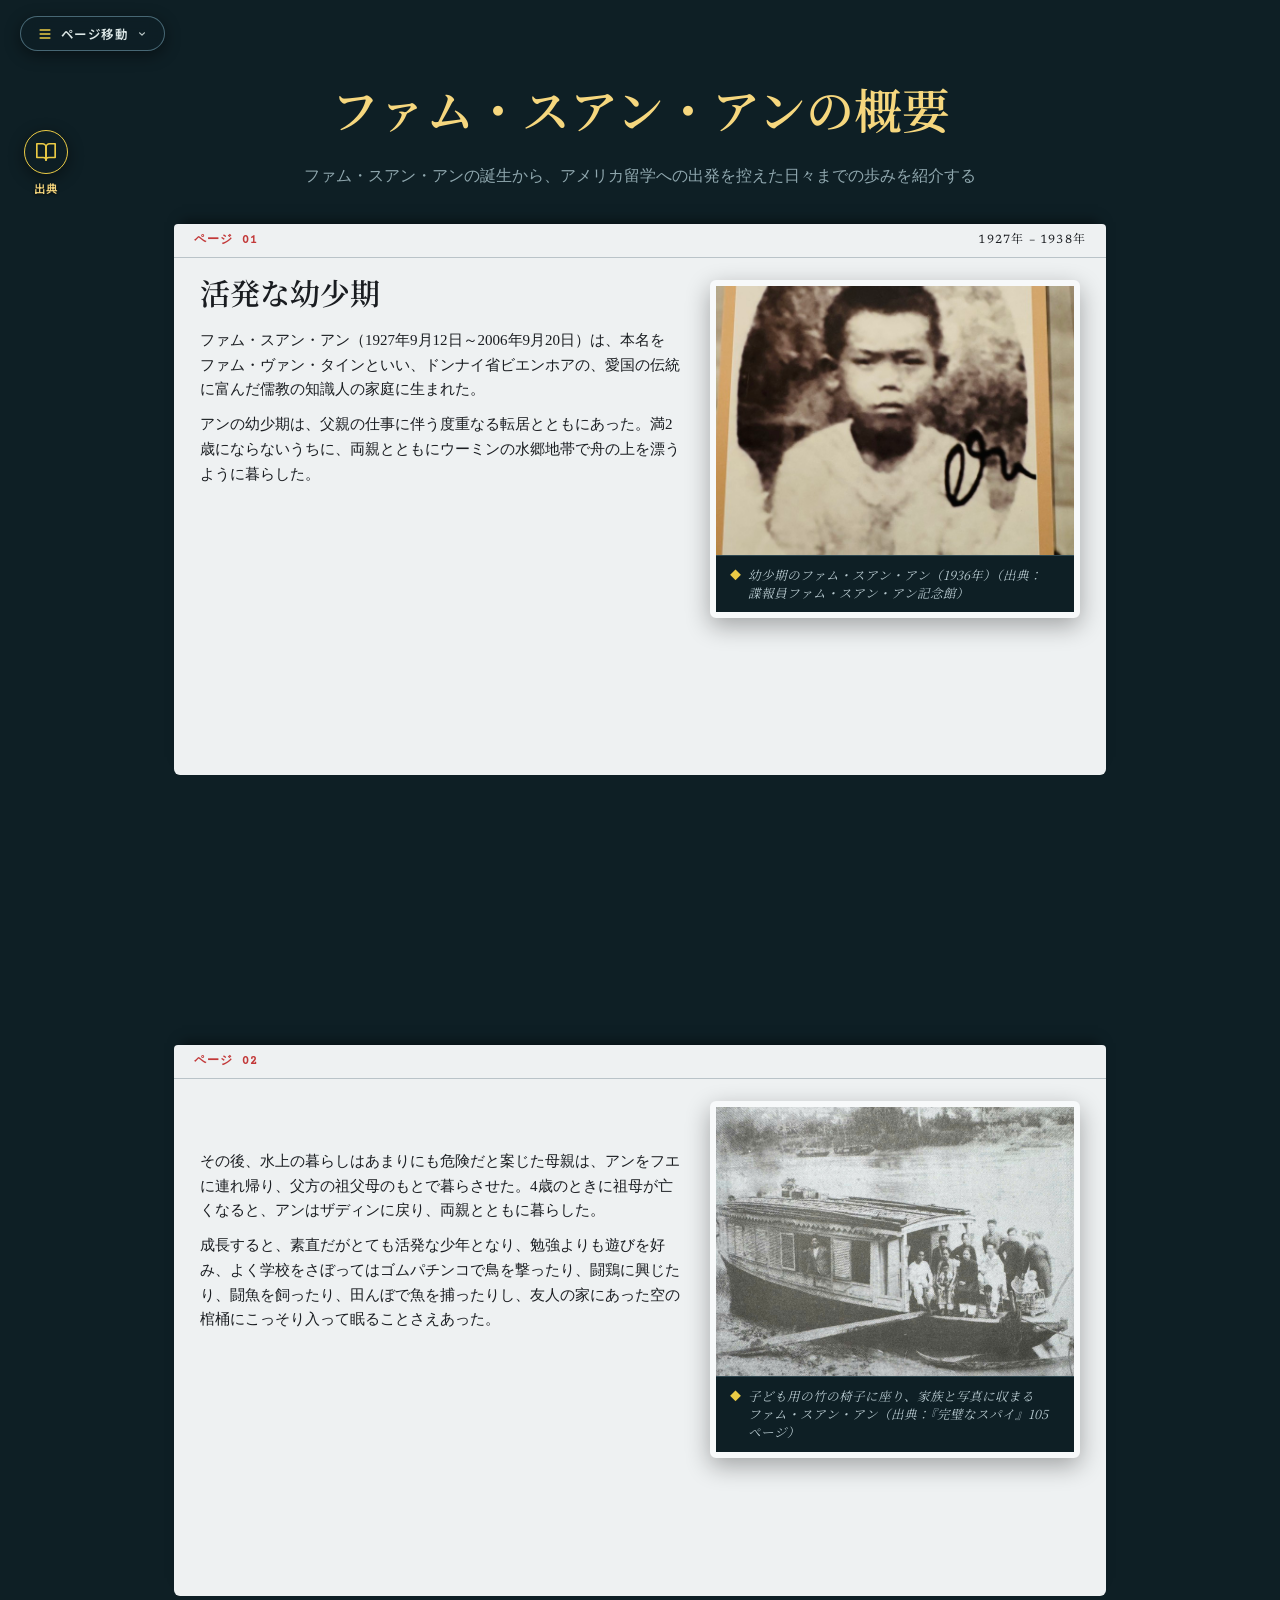
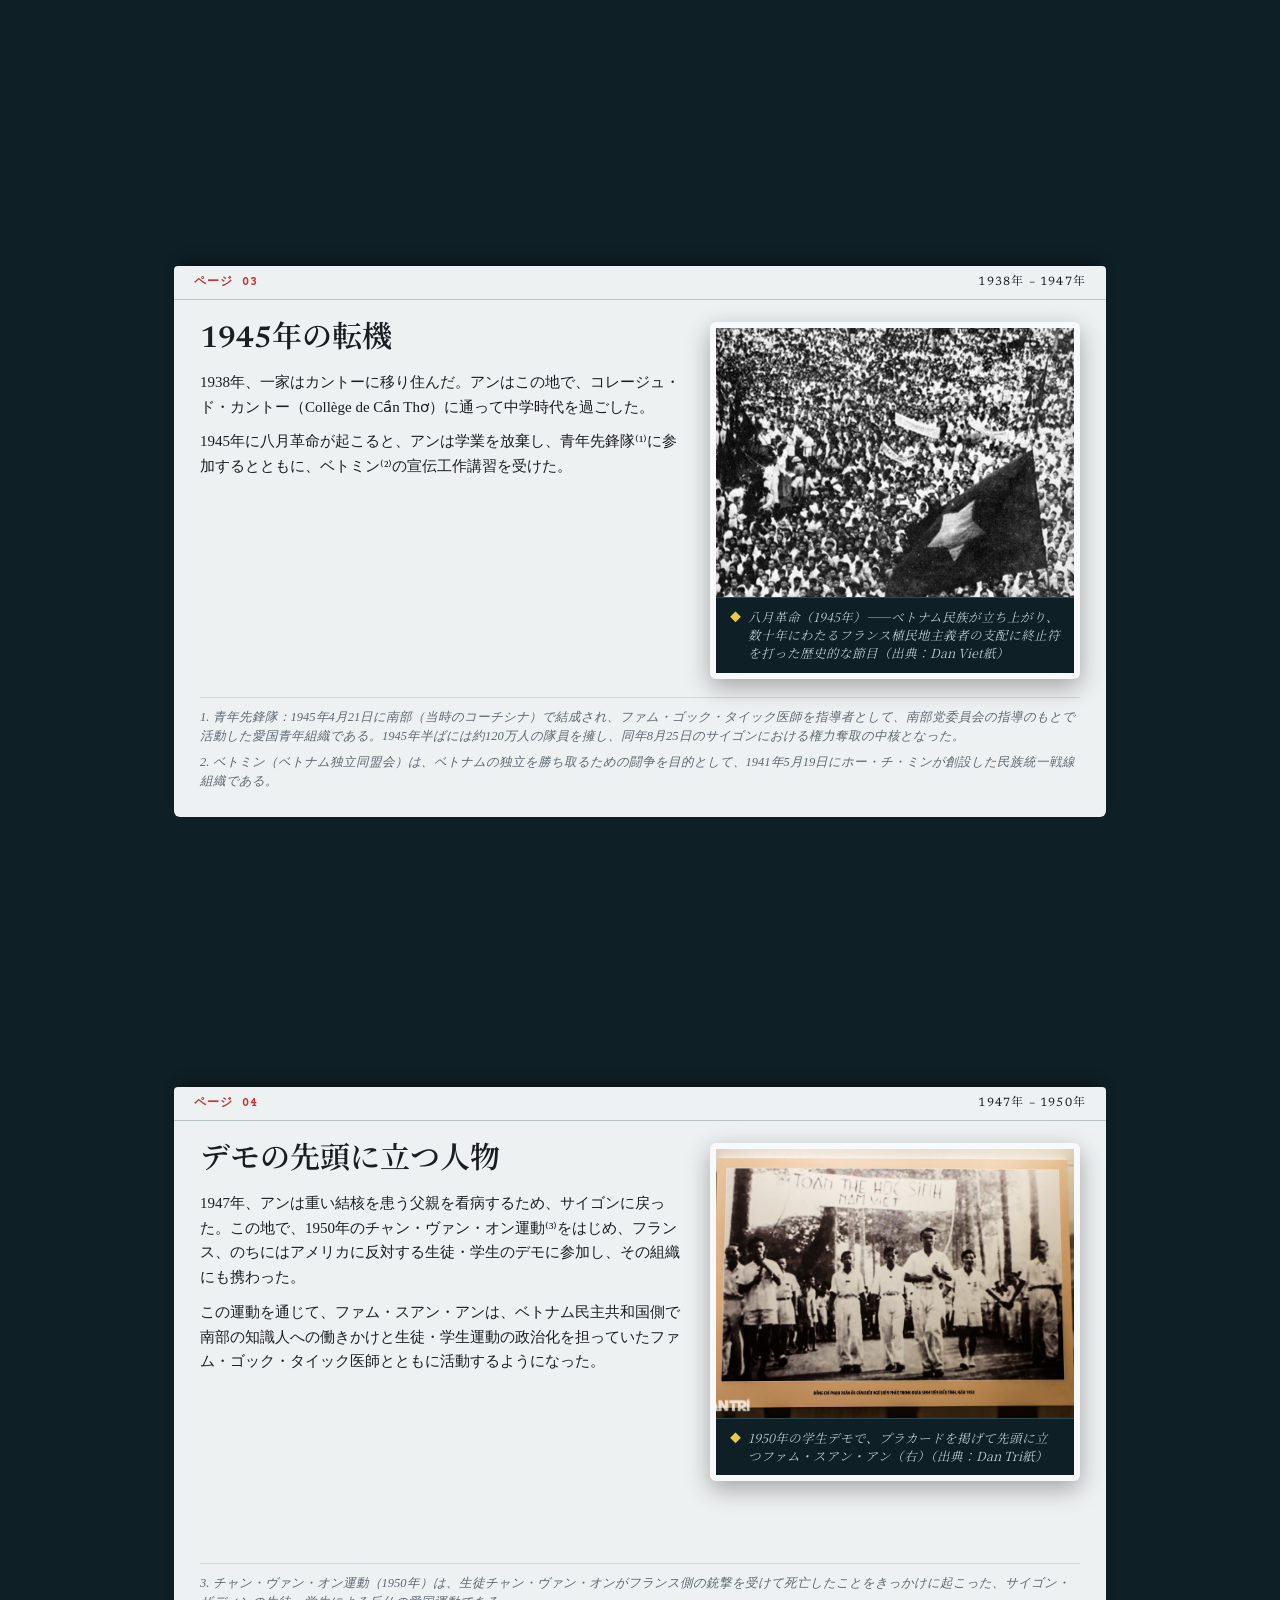
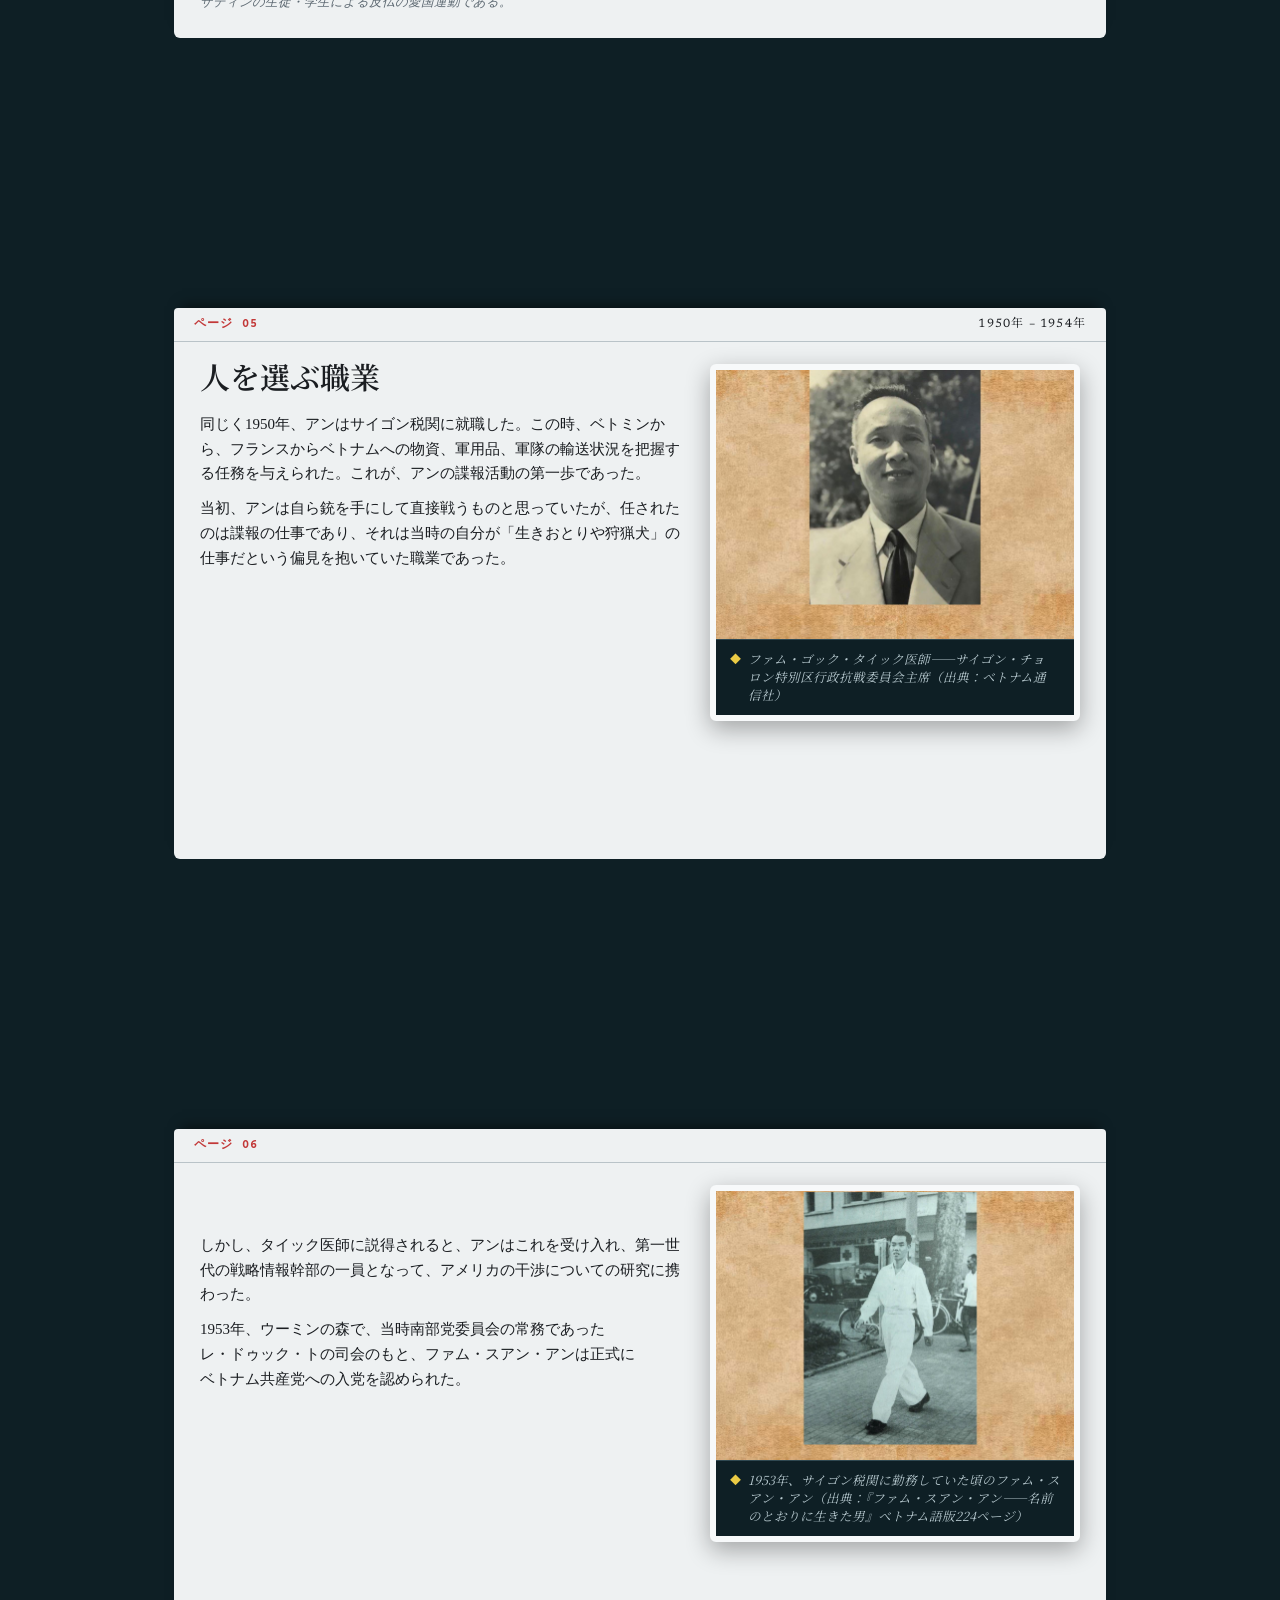
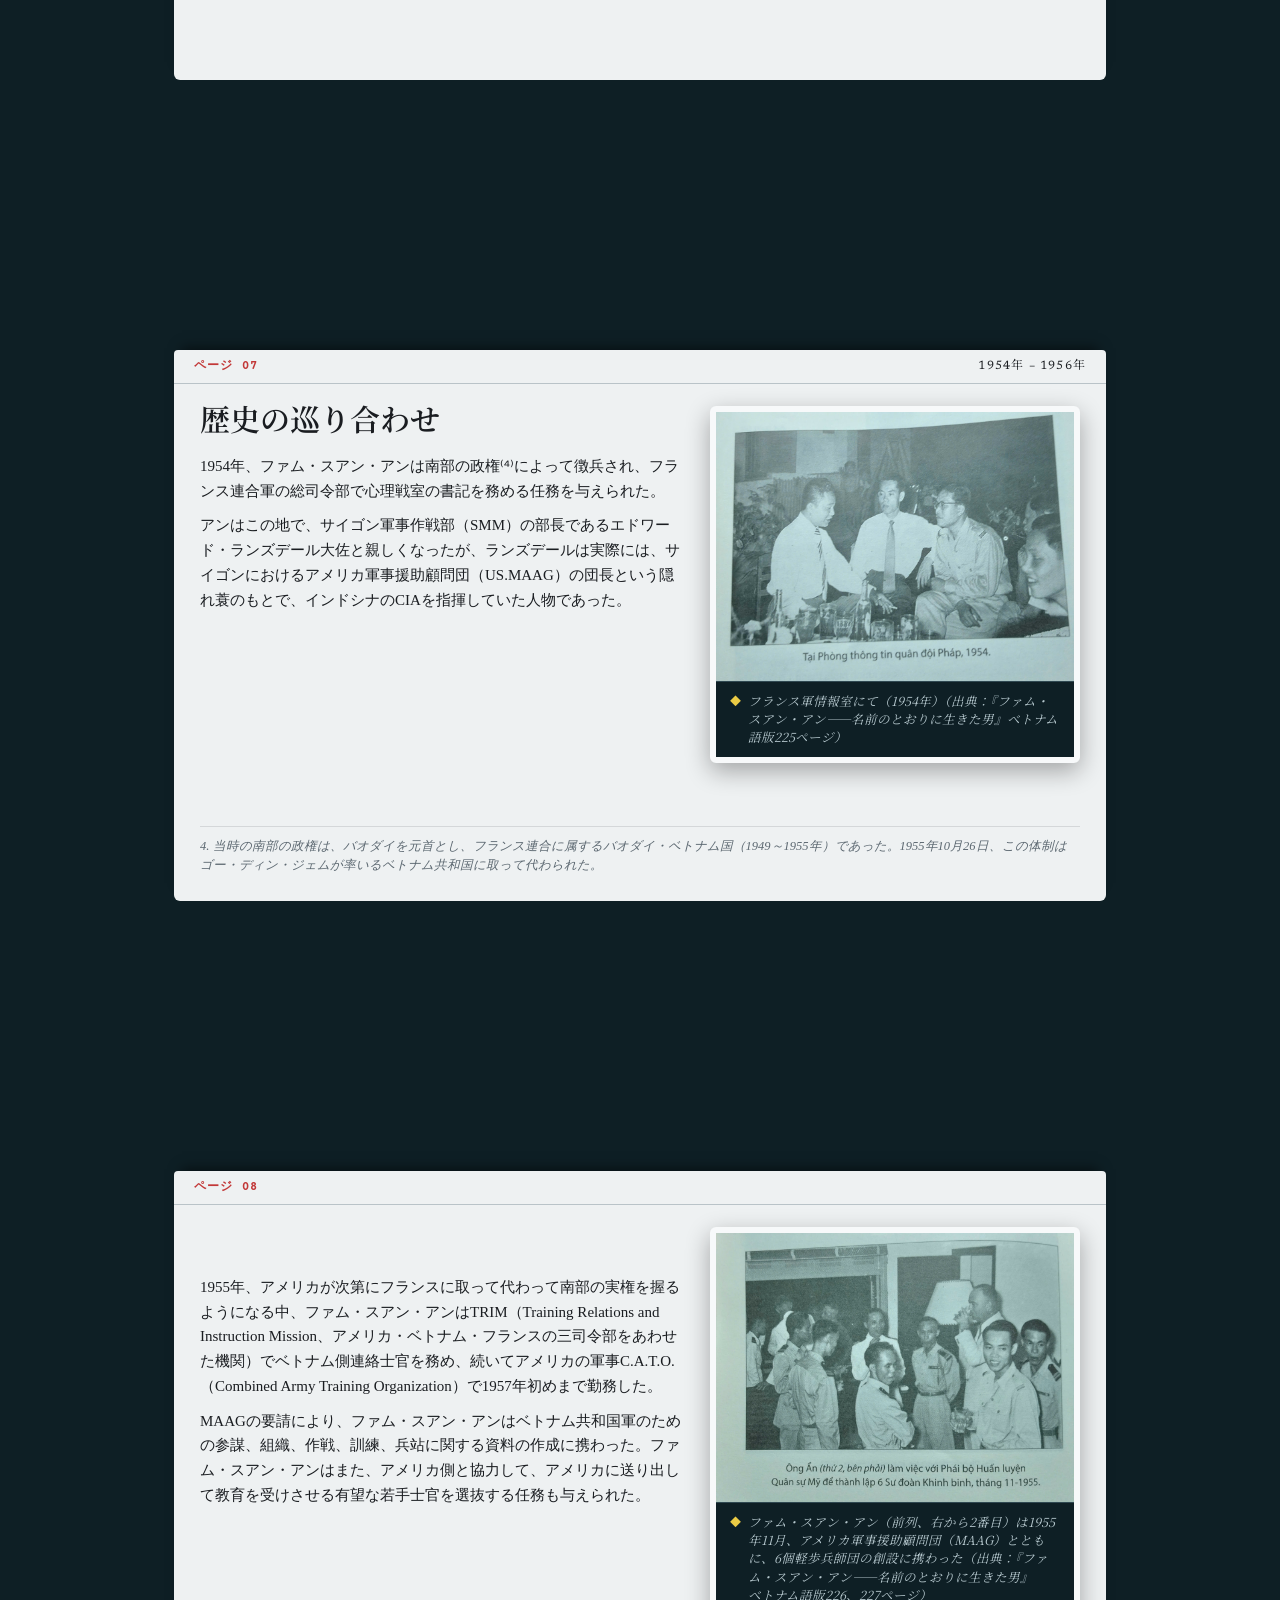
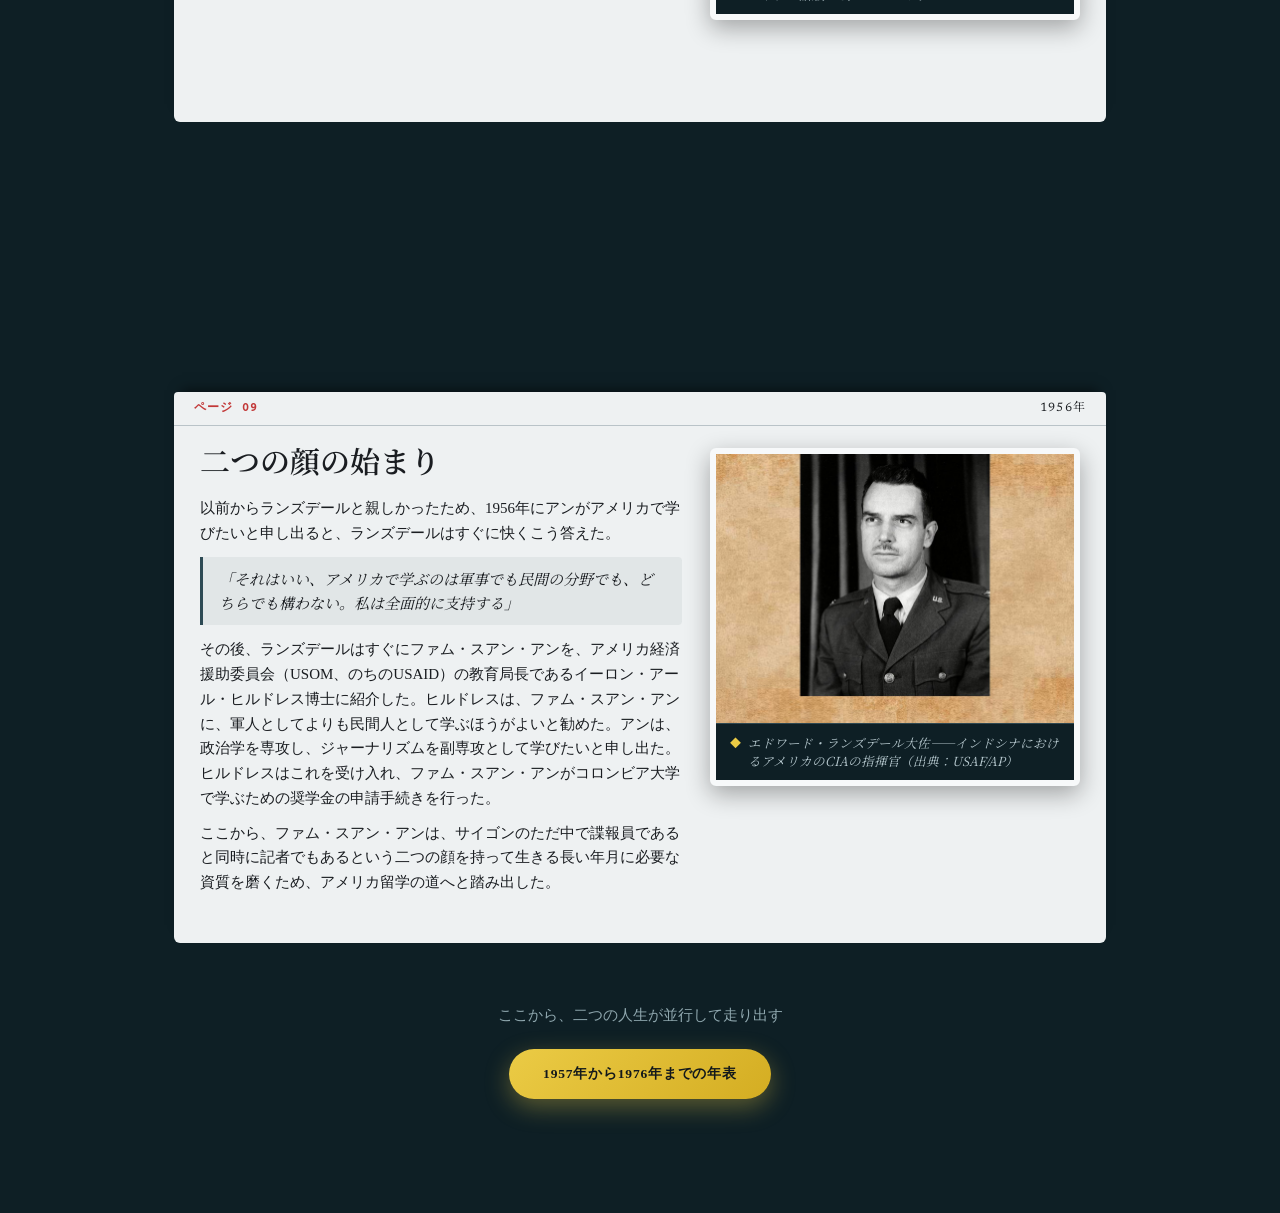
==== bio.html @ 0664e12e "khung tài liệu tham khảo" ====
<!DOCTYPE html>
<html lang="ja" class="lang-ja">

<head>
  <meta charset="utf-8">
  <meta name="viewport" content="width=device-width, initial-scale=1, viewport-fit=cover">
  <title>秘密ファイル – 1957年以前のファム・スアン・アン</title>
  <script>
    (function () {
      try {
        localStorage.setItem('pxa_language', 'ja');
        document.documentElement.lang = 'ja';
        document.documentElement.classList.add('lang-ja');
      } catch (e) { }
    })();
  </script>
  <link rel="preconnect" href="https://fonts.googleapis.com">
  <link rel="preconnect" href="https://fonts.gstatic.com" crossorigin>
  <link
    href="https://fonts.googleapis.com/css2?family=Be+Vietnam+Pro:wght@300;400;500;600;700&family=Newsreader:ital,opsz,wght@0,6..72,400;0,6..72,500;0,6..72,600;0,6..72,700;1,6..72,400;1,6..72,500;1,6..72,600&family=Noto+Sans+JP:wght@400;500;700&family=Noto+Serif+JP:wght@500;600;700&family=Courier+Prime:wght@400;700&display=swap"
    rel="stylesheet">
  <link rel="stylesheet" href="css/page-nav.css">
  <link rel="stylesheet" href="css/references.css">
  <style>
    :root {
      --bg: #0e1f25;
      --panel: #16303a;
      --line: #2d4a54;
      --gold: #ebcb45;
      --gold2: #f6d77e;
      --paper: #eef1f2;
      --ink: #1a1d21;
      --red: #c23838;
      --text: #dce7e6;
      --mute: #8fa7ae;
      --acc: #8fc1d4;
      --serif: "Newsreader", "Iowan Old Style", Georgia, "Times New Roman", serif;
      --sans: "Be Vietnam Pro", "Noto Sans JP", system-ui, -apple-system, sans-serif;
      color-scheme: dark;
      box-sizing: border-box;
      padding-top: env(safe-area-inset-top, 0px);
      padding-bottom: env(safe-area-inset-bottom, 0px);
    }

    * {
      box-sizing: border-box
    }

    body {
      margin: 0;
      background: var(--bg);
      color: var(--text);
      font-family: var(--sans);
      line-height: 1.6;
      -webkit-font-smoothing: antialiased
    }

    .mono {
      font-family: 'Courier Prime', 'Courier New', monospace
    }

    header {
      text-align: center;
      padding: 70px 5vw 36px
    }

    header small {
      color: var(--gold);
      letter-spacing: .2em;
      font-size: 12px;
      font-weight: 600
    }

    header h1 {
      font-family: var(--serif);
      margin: 10px 0 6px;
      font-size: clamp(30px, 5vw, 48px);
      color: var(--gold2);
      font-weight: 600
    }

    header p {
      margin: 0 auto;
      max-width: none;
      color: var(--mute);
    }

    @media (max-width: 800px) {
      header p {
        white-space: normal;
        max-width: 90vw
      }
    }

    .dossier {
      max-width: 1060px;
      margin: 0 auto;
      padding: 0 5vw 0;
      /* Giữ margin của page cuối bên trong dossier để page cuối kịp dính lên che page trước */
      display: flow-root
    }

    .page {
      position: sticky;
      top: calc(env(safe-area-inset-top, 0px) + 12px + min(var(--i), 3)*34px);
      margin-bottom: 30vh;
      background: var(--paper);
      color: var(--ink);
      border-radius: 4px 4px 6px 6px;
      /* Chỉ đổ bóng lên trên để tách các tab chồng nhau, không loang ra hai bên và đáy */
      box-shadow: 0 -10px 12px -8px rgba(0, 0, 0, .55);
      padding-bottom: 26px;
      min-height: 480px;
      display: flex;
      flex-direction: column;
    }

    .page:last-child {
      margin-bottom: 30vh;
    }

    .tab {
      display: flex;
      justify-content: space-between;
      align-items: center;
      height: 34px;
      padding: 0 20px;
      border-bottom: 1px solid #b9c3c8;
      font-size: 12px;
      letter-spacing: .1em;
      flex-shrink: 0;
    }

    .tab b {
      color: var(--red)
    }

    .body {
      display: grid;
      grid-template-columns: 1.3fr 1fr;
      gap: 28px;
      padding: 22px 26px 0;
      flex: 1;
      align-items: start;
    }

    .body h2 {
      font-family: var(--serif);
      margin: 0 0 10px;
      font-size: clamp(22px, 3vw, 30px);
      line-height: 1.25;
      color: var(--ink);
      font-weight: 600;
      min-height: 1.25em;
    }

    .body p {
      margin: 0 0 10px;
      font-size: 15px;
      line-height: 1.65
    }

    .body blockquote {
      margin: 12px 0;
      padding: 10px 16px;
      background: rgba(22, 48, 58, 0.06);
      border-left: 3px solid var(--line);
      font-family: var(--serif);
      font-style: italic;
      color: #1a1d21;
      font-size: 15px;
      line-height: 1.6;
      border-radius: 0 4px 4px 0;
    }

    .red {
      color: inherit;
      background: transparent;
      font-weight: inherit;
      padding: 0;
      transition: none
    }

    .page.on .red {
      background: transparent;
      color: inherit;
      font-weight: inherit
    }

    .pin {
      position: relative;
      align-self: start;
      margin: 0;
      background: #142830;
      border: 6px solid #f7f9fa;
      border-radius: 6px;
      box-shadow: 0 8px 24px rgba(0, 0, 0, .32);
      overflow: hidden;
      display: flex;
      flex-direction: column;
      transform: rotate(2.5deg);
      transition: transform .8s cubic-bezier(0.16, 1, 0.3, 1), box-shadow .3s ease;
      font-family: var(--sans);
      width: 100%;
      max-width: 380px;
    }

    .page:nth-child(even) .pin {
      transform: rotate(-2.5deg)
    }

    .page.on .pin {
      transform: rotate(0)
    }

    .pin:hover {
      box-shadow: 0 12px 32px rgba(0, 0, 0, .42)
    }


    .pin-media {
      position: relative;
      width: 100%;
      aspect-ratio: 4/3;
      background: repeating-linear-gradient(135deg, rgba(22, 48, 58, 0.7) 0 14px, #0e1f25 14px 28px);
      overflow: hidden;
      display: flex;
      align-items: center;
      justify-content: center
    }

    .pin-img {
      width: 100%;
      height: 100%;
      object-fit: cover;
      display: block;
      transition: transform .4s ease, filter .3s ease
    }

    .pin:hover .pin-img {
      transform: scale(1.025);
      filter: brightness(1.04)
    }

    .pin-placeholder {
      width: 100%;
      height: 100%;
      display: grid;
      place-items: center;
      text-align: center;
      font-size: 12.5px;
      color: #8fa7ae;
      padding: 16px;
      line-height: 1.5;
      font-family: var(--sans)
    }

    .stamp {
      position: absolute;
      top: 10px;
      right: 10px;
      z-index: 8;
      border: 2px solid var(--red);
      color: var(--red);
      padding: 3px 9px;
      font-weight: 700;
      font-size: 11px;
      letter-spacing: .14em;
      transform: rotate(-6deg);
      border-radius: 3px;
      background: rgba(238, 241, 242, .96);
      box-shadow: 0 2px 8px rgba(0, 0, 0, .25);
      user-select: none;
      pointer-events: none;
      white-space: nowrap
    }

    /* Chú thích dưới ảnh đồng bộ chuẩn timeline */
    .pin-caption {
      padding: 10px 14px;
      font-size: 12.5px;
      line-height: 1.45;
      font-style: italic;
      color: #b5c7cd;
      background: rgba(14, 31, 37, 0.96);
      border-top: 1px solid rgba(143, 193, 212, 0.25);
      font-family: var(--serif);
      text-align: left;
      display: flex;
      align-items: flex-start;
      gap: 7px;
      min-height: 54px;
      box-sizing: border-box;
    }

    .pin-caption-icon {
      color: var(--gold);
      font-style: normal;
      font-size: 11px;
      line-height: 1.45;
      flex-shrink: 0;
      margin-top: 1px
    }

    .pin-caption-text {
      flex: 1
    }

    /* Chừa khoảng giữa ảnh và vạch phân cách footnote */
    .body:has(+ .page-footnote) {
      padding-bottom: 18px;
    }

    /* Chú thích footnote ở đáy trang */
    .page-footnote {
      margin: auto 26px 0;
      padding-top: 10px;
      border-top: 1px solid rgba(26, 29, 33, 0.12);
      font-size: 12.5px;
      line-height: 1.55;
      font-style: italic;
      color: #5b6770;
      font-family: var(--sans);
      display: flex;
      flex-direction: column;
      gap: 6px;
    }

    .next {
      /* Kéo nút lên sát page cuối như cũ (bù phần 30vh margin của page cuối) */
      margin-top: calc(50px - 30vh);
      text-align: center;
      padding: 10px 5vw 90px
    }

    .next .yr {
      font-size: clamp(42px, 9vw, 84px);
      font-family: var(--serif);
      color: var(--gold2);
      font-weight: 700
    }

    .next p {
      color: var(--mute);
      margin: 0;
      font-size: 15px
    }

    .next a {
      display: inline-block;
      margin-top: 22px;
      padding: 14px 34px;
      background: linear-gradient(135deg, #ebcb45 0%, #d4ad22 100%);
      color: #12181b;
      text-decoration: none;
      font-weight: 600;
      font-size: 13.5px;
      letter-spacing: .06em;
      border-radius: 999px;
      transition: all .25s ease;
      box-shadow: 0 8px 25px rgba(235, 203, 69, .35);
      font-family: var(--sans)
    }

    .next a:hover {
      transform: translateY(-2px);
      box-shadow: 0 12px 32px rgba(235, 203, 69, .55);
      filter: brightness(1.06)
    }


    /* Bộ chuyển đổi ngôn ngữ Việt - Nhật đồng bộ */
    .lang-switcher {
      position: fixed;
      top: 16px;
      right: 20px;
      z-index: 120;
      display: inline-flex;
      align-items: center;
      gap: 3px;
      padding: 4px 6px;
      background: rgba(14, 31, 37, 0.9);
      border: 1.5px solid rgba(143, 193, 212, 0.35);
      border-radius: 999px;
      backdrop-filter: blur(8px);
      -webkit-backdrop-filter: blur(8px);
      box-shadow: 0 4px 16px rgba(0, 0, 0, .4);
      transition: border-color .2s, transform .2s
    }

    .lang-switcher:hover {
      border-color: var(--gold);
      transform: translateY(-1px)
    }

    .lang-btn {
      background: transparent;
      border: 0;
      color: var(--mute);
      font-family: var(--sans);
      font-size: 12px;
      font-weight: 600;
      padding: 5px 12px;
      border-radius: 999px;
      cursor: pointer;
      letter-spacing: .03em;
      transition: all .2s ease
    }

    .lang-btn:hover {
      color: #fff
    }

    .lang-btn.active {
      background: linear-gradient(135deg, #ebcb45 0%, #d4ad22 100%);
      color: #12181b;
      box-shadow: 0 2px 8px rgba(235, 203, 69, .35)
    }

    .lang-divider {
      color: rgba(255, 255, 255, 0.2);
      font-size: 11px;
      user-select: none
    }

    @media(max-width:640px) {
      .page {
        min-height: auto;
      }

      .body {
        grid-template-columns: 1fr;
        padding: 18px 16px 0
      }

      .pin {
        max-width: 320px;
        margin: 14px auto 0
      }

      .body p {
        font-size: 14px
      }

      .stamp {
        top: 8px;
        right: 8px;
        font-size: 10.5px;
        padding: 2px 8px
      }

      .page-footnote {
        margin: 14px 16px 0;
        font-size: 11.5px;
      }
    }

    /* Định dạng typography tiếng Nhật */
    html[lang=ja] body,
    html[lang=ja] .body p,
    html[lang=ja] .page-footnote,
    html[lang=ja] .next p,
    html[lang=ja] .next a {
      font-family: var(--sans-jp);
      text-wrap: pretty;
      line-break: strict;
      word-break: normal;
      overflow-wrap: break-word;
    }

    /* Tiêu đề và số năm dùng Newsreader */
    html[lang=ja] header h1,
    html[lang=ja] .body h2,
    html[lang=ja] .tab span,
    html[lang=ja] .yr,
    html[lang=ja] .year {
      font-family: "Newsreader", "Noto Serif JP", serif;
      text-wrap: normal;
      line-break: strict;
      word-break: normal;
    }

    /* Trích dẫn các thứ dùng Noto Serif JP */
    html[lang=ja] .body blockquote,
    html[lang=ja] .pin-caption,
    html[lang=ja] q,
    html[lang=ja] cite {
      font-family: "Noto Serif JP", "Newsreader", serif;
      text-wrap: pretty;
      line-break: strict;
      word-break: normal;
    }
  </style>
</head>

<body>

  <!-- Bộ điều hướng chuyển trang dạng dropdown (ở góc trên bên trái) -->
  <nav class="page-nav-dropdown" id="pageNavDropdown" aria-label="Điều hướng các trang">
    <button type="button" class="page-nav-btn" id="pageNavBtn" aria-expanded="false" aria-haspopup="true"
      title="Chuyển đến trang khác">
      <svg class="page-nav-icon" viewBox="0 0 20 20" fill="currentColor" width="16" height="16" aria-hidden="true">
        <path fill-rule="evenodd"
          d="M3 5a1 1 0 011-1h12a1 1 0 110 2H4a1 1 0 01-1-1zm0 5a1 1 0 011-1h12a1 1 0 110 2H4a1 1 0 01-1-1zm0 5a1 1 0 011-1h12a1 1 0 110 2H4a1 1 0 01-1-1z"
          clip-rule="evenodd"></path>
      </svg>
      <span class="page-nav-label" id="pageNavLabel">Chuyển trang</span>
      <svg class="page-nav-arrow" viewBox="0 0 20 20" fill="currentColor" width="12" height="12" aria-hidden="true">
        <path fill-rule="evenodd"
          d="M5.293 7.293a1 1 0 011.414 0L10 10.586l3.293-3.293a1 1 0 111.414 1.414l-4 4a1 1 0 01-1.414 0l-4-4a1 1 0 010-1.414z"
          clip-rule="evenodd"></path>
      </svg>
    </button>
    <div class="page-nav-menu" id="pageNavMenu" role="menu">
      <div class="page-nav-header">
        <span class="page-nav-header-title" id="pageNavHeaderTitle">DANH MỤC TRANG</span>
      </div>
      <a href="index.html" class="page-nav-item" data-page="intro" role="menuitem">
        <span class="page-nav-item-icon">📖</span>
        <span class="page-nav-item-text" data-vi="1. Giới thiệu đề tài" data-ja="1. テーマの紹介">1. Giới thiệu đề
          tài</span>
        <span class="page-nav-curr-tag" data-vi="Đang xem" data-ja="表示中">Đang xem</span>
      </a>
      <a href="context.html" class="page-nav-item" data-page="context" role="menuitem">
        <span class="page-nav-item-icon">⏳</span>
        <span class="page-nav-item-text" data-vi="2. Bối cảnh lịch sử" data-ja="2. 歴史的背景">2. Bối cảnh lịch sử</span>
        <span class="page-nav-curr-tag" data-vi="Đang xem" data-ja="表示中">Đang xem</span>
      </a>
      <a href="bio.html" class="page-nav-item active" data-page="bio" role="menuitem">
        <span class="page-nav-item-icon">👤</span>
        <span class="page-nav-item-text" data-vi="3. Tiểu sử (Trước 1957)" data-ja="3. 経歴（1957年以前）">3. Tiểu sử (Trước
          1957)</span>
        <span class="page-nav-curr-tag" data-vi="Đang xem" data-ja="表示中">Đang xem</span>
      </a>
      <a href="timeline.html" class="page-nav-item" data-page="timeline" role="menuitem">
        <span class="page-nav-item-icon">⏱️</span>
        <span class="page-nav-item-text" data-vi="4. Dòng thời gian (1957–1976)" data-ja="4. 年表（1957～1976年）">4.
          Dòng thời gian (1957–1976)</span>
        <span class="page-nav-curr-tag" data-vi="Đang xem" data-ja="表示中">Đang xem</span>
      </a>
      <a href="postwar.html" class="page-nav-item" data-page="postwar" role="menuitem">
        <span class="page-nav-item-icon">🕊️</span>
        <span class="page-nav-item-text" data-vi="5. Phòng lưu niệm Phạm Xuân Ẩn" data-ja="5. 諜報員ファム・スアン・アン記念館">5.
          Phòng
          lưu niệm
          Phạm Xuân Ẩn</span>
        <span class="page-nav-curr-tag" data-vi="Đang xem" data-ja="表示中">Đang xem</span>
      </a>
    </div>
  </nav>

  <!-- Nút Nguồn nổi duy nhất kéo theo dọc trang Tiểu sử Phạm Xuân Ẩn -->
  <button type="button" class="ref-trigger-btn page-floating-ref-btn" id="bioPageRefBtn" aria-label="Xem tài liệu tham khảo & nguồn trích dẫn" title="Xem tài liệu tham khảo & nguồn trích dẫn">
    <div class="ref-btn-icon-circle">
      <svg viewBox="0 0 24 24" fill="none" stroke="currentColor" stroke-width="1.8" stroke-linecap="round" stroke-linejoin="round" aria-hidden="true">
        <path d="M2 3h6a4 4 0 0 1 4 4v14a3 3 0 0 0-3-3H2z"></path>
        <path d="M22 3h-6a4 4 0 0 0-4 4v14a3 3 0 0 1 3-3h7z"></path>
      </svg>
    </div>
    <span class="ref-btn-label">Nguồn</span>
  </button>

  <!-- Bộ chọn đa ngôn ngữ nổi đã được gỡ bỏ -->

  <header>
    <small class="mono" id="hdrBadge"></small>
    <h1 id="hdrTitle">ファム・スアン・アンの概要</h1>
    <p id="hdrDesc">ファム・スアン・アンの誕生から、アメリカ留学への出発を控えた日々までの歩みを紹介する</p>
  </header>

  <main class="dossier" id="dossierContainer"></main>

  <section class="next">
    <p class="mono" id="nextSubtitle"></p>
    <div class="yr"></div>
    <p id="nextDesc">ここから、二つの人生が並行して走り出す</p>
    <a href="timeline.html" id="nextBtn">1957年から1976年までの年表</a>
  </section>

  <!-- Nạp bộ quản lý đa ngôn ngữ -->
  <script src="js/lang.js"></script>

  <script>
    const DOSSIER_DATA = {
      vi: {
        meta: {
          pageTitle: 'Khái quát Phạm Xuân Ẩn – Đến 1957',
          backBtn: '‹ Bối cảnh lịch sử',
          backTitle: 'Xem lại Bối cảnh lịch sử',
          hdrBadge: '',
          hdrTitle: 'Khái quát Phạm Xuân Ẩn',
          hdrDesc: 'Khái quát cuộc đời Phạm Xuân Ẩn từ khi sinh ra cho đến những ngày ông chuẩn bị lên đường du học Mỹ',
          nextSubtitle: '',
          nextDesc: 'Từ đây, hai cuộc đời chạy song song',
          nextBtn: 'Dòng thời gian từ năm 1957 đến năm 1976'
        },
        pages: [
          {
            tabLabel: 'TRANG 01',
            period: '1927 – 1938',
            stamp: 'HỒ SƠ MẬT',
            title: 'Tuổi thơ hiếu động',
            paragraphs: [
              'Phạm Xuân Ẩn (12/9/1927 - 20/9/2006) tên thật là Phạm Văn Thành, sinh ra tại Biên Hòa, Đồng Nai, trong một gia đình trí thức, Nho học, giàu truyền thống yêu nước.',
              'Tuổi thơ của Ẩn gắn với những lần chuyển chỗ ở liên tục theo công việc của người cha. Khi chưa tròn 2 tuổi, ông theo cha mẹ sống lênh đênh trên thuyền ở vùng sông nước U Minh.'
            ],
            img: 'assets/images/KhaiQuatPXATruocNam1957/KQPXA_PXAVaoNam1936.jpg',
            caption: 'Phạm Xuân Ẩn lúc nhỏ - Năm 1936 (Nguồn: Nhà tưởng niệm nhà tình báo Phạm Xuân Ẩn)',
            placeholder: '[Ảnh: tuổi thơ<br>hoặc vùng U Minh]',
            pin: '[Ảnh: tuổi thơ<br>hoặc vùng U Minh]'
          },
          {
            tabLabel: 'TRANG 02',
            period: '',
            stamp: 'HỒ SƠ MẬT',
            title: '',
            paragraphs: [
              'Sau đó, vì lo cuộc sống sông nước quá nguy hiểm, mẹ đưa ông về Huế sống với ông bà nội. Đến năm 4 tuổi, khi bà nội mất, ông trở về Gia Định sống cùng cha mẹ.',
              'Lớn lên, ông là cậu bé ngoan nhưng rất hiếu động, ham chơi hơn ham học, hay trốn học đi bắn chim bằng súng cao su, chọi gà, nuôi cá chọi, bắt cá dưới ruộng, thậm chí còn lẻn ngủ trong quan tài trống nhà người bạn.'
            ],
            img: 'assets/images/KhaiQuatPXATruocNam1957/KQPXA_PXANgoiGheTre.jpg',
            caption: 'Phạm Xuân Ẩn ngồi trên ghế tre dành cho trẻ em chụp ảnh cùng gia đình (Nguồn: Điệp viên hoàn hảo - Trang 105)',
            placeholder: '[Phạm Xuân Ẩn ngồi trên ghế tre dành cho trẻ em chụp ảnh cùng gia đình (Nguồn: Điệp viên hoàn hảo - Trang 105)]',
            pin: '[Phạm Xuân Ẩn ngồi trên ghế tre dành cho trẻ em chụp ảnh cùng gia đình (Nguồn: Điệp viên hoàn hảo - Trang 105)]'
          },
          {
            tabLabel: 'TRANG 03',
            period: '1938 – 1947',
            stamp: 'HỒ SƠ MẬT',
            title: 'Bước ngoặt năm 1945',
            paragraphs: [
              'Đến năm 1938, gia đình ông chuyển về Cần Thơ. Tại đây ông trải qua những năm học trung học ở trường Collège de Cần Thơ.',
              'Đến năm 1945, khi Cách mạng Tháng Tám nổ ra, ông bỏ học, tham gia tổ chức Thanh niên Tiền Phong⁽¹⁾ và học lớp công tác tuyên truyền của Việt Minh⁽²⁾.'
            ],
            footnote: '1. Thanh niên Tiền Phong: Tổ chức thanh niên yêu nước được thành lập ngày 21/4/1945 tại miền Nam (khi đó là Nam Kỳ), do bác sĩ Phạm Ngọc Thạch đứng đầu và hoạt động dưới sự lãnh đạo của Xứ ủy Nam Kỳ. Đến giữa năm 1945, tổ chức có khoảng 1,2 triệu đoàn viên và là lực lượng nòng cốt trong cuộc giành chính quyền ở Sài Gòn ngày 25/8/1945.<br>2. Việt Minh, hay Việt Nam Độc lập Đồng minh, là tổ chức mặt trận dân tộc do Hồ Chí Minh sáng lập ngày 19/5/1941, nhằm đấu tranh giành độc lập cho Việt Nam.',
            img: 'assets/images/KhaiQuatPXATruocNam1957/KQPXA_CachMangThangTam.webp',
            caption: 'Cách mạng Tháng Tám (1945) - Cột mốc dân tộc Việt Nam đứng lên chấm dứt nhiều thập kỷ cai trị của thực dân Pháp (Nguồn: Báo Dân Việt)',
            placeholder: '[Ảnh: Cách mạng Tháng Tám 1945]',
            pin: '[Ảnh: Cách mạng Tháng Tám 1945]'
          },
          {
            tabLabel: 'TRANG 04',
            period: '1947 – 1950',
            stamp: 'HỒ SƠ MẬT',
            title: 'Người dẫn đầu cuộc biểu tình',
            paragraphs: [
              'Năm 1947, ông trở về Sài Gòn chăm sóc người cha đang bị bệnh lao nặng. Tại đây, ông tham gia và tổ chức các cuộc biểu tình của học sinh, sinh viên nhằm phản đối người Pháp và sau này là người Mỹ, tiêu biểu là phong trào Trần Văn Ơn năm 1950⁽³⁾.',
              'Qua phong trào trên, Phạm Xuân Ẩn bắt đầu làm việc với bác sĩ Phạm Ngọc Thạch, người phụ trách công tác vận động trí thức và chính trị hóa phong trào học sinh sinh viên ở Nam Kỳ của phía Việt Nam Dân chủ Cộng hòa.'
            ],
            footnote: '3. Phong trào Trần Văn Ơn (1950) là phong trào yêu nước của học sinh, sinh viên Sài Gòn – Gia Định chống Pháp, nổ ra sau khi học sinh Trần Văn Ơn bị Pháp bắn chết.',
            img: 'assets/images/KhaiQuatPXATruocNam1957/KQPXA_PXADiBieuTinh.webp',
            caption: 'Phạm Xuân Ẩn cầm biểu ngữ (bên phải) dẫn đầu trong đoàn sinh viên biểu tình năm 1950 (Nguồn: Báo Dân Trí)',
            placeholder: '[Ảnh: Đoàn sinh viên biểu tình 1950]',
            pin: '[Ảnh: Đoàn sinh viên biểu tình 1950]'
          },
          {
            tabLabel: 'TRANG 05',
            period: '1950 – 1954',
            stamp: 'HỒ SƠ MẬT',
            title: 'Nghề chọn người',
            paragraphs: [
              'Cũng trong năm 1950, ông vào làm ở Sở Thuế quan Sài Gòn. Lúc này, ông được Việt Minh giao nhiệm vụ nắm tình hình vận chuyển hàng hóa, khí tài và quân đội từ Pháp sang Việt Nam. Đây là những bước đầu trong hoạt động tình báo của ông.',
              'Lúc đầu ông tưởng mình sẽ được cầm súng trực tiếp chiến đấu, nhưng lại được giao làm tình báo, một nghề mà khi đó ông mang định kiến là công việc của lũ “chim mồi chó săn”.'
            ],
            img: 'assets/images/KhaiQuatPXATruocNam1957/KQPXA_BacSiPNT.jpg',
            caption: 'Bác sĩ Phạm Ngọc Thạch - Chủ tịch Ủy ban Kháng chiến Hành chính Đặc khu Sài Gòn-Chợ Lớn (Nguồn: TTXVN)',
            placeholder: '[Ảnh: Bác sĩ Phạm Ngọc Thạch]',
            pin: '[Ảnh: Bác sĩ Phạm Ngọc Thạch]'
          },
          {
            tabLabel: 'TRANG 06',
            period: '',
            stamp: 'HỒ SƠ MẬT',
            title: '',
            paragraphs: [
              'Nhưng sau khi được bác sĩ Thạch thuyết phục, ông đã nhận lời và bước vào hàng ngũ cán bộ tình báo chiến lược lứa đầu tiên, nghiên cứu về sự can thiệp của Mỹ.',
              'Năm 1953, trong rừng U Minh dưới sự chủ trì của Lê Đức Thọ lúc đó là thường trực Xứ ủy Nam Bộ, Phạm Xuân Ẩn chính thức được kết nạp vào Đảng Cộng sản Việt Nam.'
            ],
            img: 'assets/images/KhaiQuatPXATruocNam1957/KQPXA_PXALucLamOSoThueQuan.jpg',
            caption: 'Phạm Xuân Ẩn khi đang làm việc cho Sở Thuế quan Sài Gòn vào năm 1953 (Nguồn: Phạm Xuân Ẩn: Tên người như cuộc đời - Trang 224)',
            placeholder: '[Ảnh: Phạm Xuân Ẩn 1953]',
            pin: '[Ảnh: Phạm Xuân Ẩn 1953]'
          },
          {
            tabLabel: 'TRANG 07',
            period: '1954 – 1956',
            stamp: 'HỒ SƠ MẬT',
            title: 'Cơ duyên lịch sử',
            paragraphs: [
              'Năm 1954, Phạm Xuân Ẩn bị chính quyền ở miền Nam⁽⁴⁾ gọi đi nhập ngũ và được giao nhiệm vụ làm bí thư Phòng Chiến tranh tâm lý trong bộ tổng hành dinh quân đội Liên hiệp Pháp.',
              'Tại đây, ông kết thân với Đại tá Edward Lansdale, Trưởng Phái bộ Quân sự Sài Gòn (SMM), thực chất là chỉ huy CIA ở Đông Dương dưới vỏ bọc trưởng Phái đoàn Viện trợ Quân sự Mỹ (US.MAAG) tại Sài Gòn.'
            ],
            footnote: '4. Chính quyền ở miền Nam lúc này là Quốc gia Việt Nam (1949–1955) do Bảo Đại đứng đầu, thuộc khối Liên hiệp Pháp. Ngày 26/10/1955, chế độ này bị thay bằng Việt Nam Cộng hòa do Ngô Đình Diệm đứng đầu.',
            img: 'assets/images/KhaiQuatPXATruocNam1957/KQPXA_1954QuanDoiPhap.jpg',
            caption: 'Tại phòng thông tin quân đội Pháp (1954) (Nguồn: Phạm Xuân Ẩn: Tên người như cuộc đời - Trang 225)',
            placeholder: '[Ảnh: Tại phòng thông tin quân đội Pháp]',
            pin: '[Ảnh: Tại phòng thông tin quân đội Pháp]'
          },
          {
            tabLabel: 'TRANG 08',
            period: '',
            stamp: 'HỒ SƠ MẬT',
            title: '',
            paragraphs: [
              'Năm 1955, Mỹ dần thay Pháp nắm chính quyền ở miền Nam, Phạm Xuân Ẩn làm sĩ quan liên lạc phía Việt Nam trong cơ quan TRIM (Training Relations and Instruction Mission, 3 bộ Tư lệnh nhập lại: Mỹ - Việt - Pháp) và tiếp theo là Phái bộ Huấn luyện Quân sự Mỹ C.A.T.O (Combined Army Training Organization) cho đến đầu năm 1957.',
              'Theo đề nghị của MAAG, Phạm Xuân Ẩn tham gia soạn thảo các tài liệu về tham mưu, tổ chức, tác chiến, huấn luyện, hậu cần cho quân Việt Nam Cộng hòa. Phạm Xuân Ẩn cũng được giao nhiệm vụ hợp tác với Mỹ để chọn lựa những sĩ quan trẻ có triển vọng đưa sang Mỹ đào tạo.'
            ],
            img: 'assets/images/KhaiQuatPXATruocNam1957/KQPXA_PhaiBoQuanSuMy.jpg',
            caption: 'Phạm Xuân Ẩn (hàng trước, người thứ hai từ bên phải sang) làm việc với Phái bộ Huấn luyện Quân sự Mỹ để thành lập 6 Sư đoàn Khinh binh (bộ binh hạng nhẹ), tháng 11 năm 1955 (Nguồn: Phạm Xuân Ẩn: Tên người như cuộc đời - Trang 226, 227)',
            placeholder: '[Ảnh tư liệu trang 08]',
            pin: '[Ảnh tư liệu trang 08]'
          },
          {
            tabLabel: 'TRANG 09',
            period: '1956',
            stamp: 'HỒ SƠ MẬT',
            title: 'Khởi đầu của hai thân phận',
            paragraphs: [
              'Năm 1956, nhờ kết thân với Edward Lansdale từ trước nên khi ông Ẩn ngỏ ý muốn được sang Mỹ học tập, Lansdale vui vẻ đáp ngay:',
              '<blockquote>"Tốt lắm, anh muốn sang Mỹ học về quân sự hay dân sự đều được cả. Tôi hoàn toàn ủng hộ."</blockquote>',
              'Sau đó Lansdale liền giới thiệu Phạm Xuân Ẩn với tiến sĩ Elon E. Hildreth, Trưởng phòng Giáo dục Cơ quan Viện trợ Mỹ (USOM, sau gọi là USAID). Hildreth gợi ý Phạm Xuân Ẩn nên đi học với tư cách là dân sự hơn là quân nhân. Ông Ẩn đề nghị được đi học chính trị học, môn phụ là báo chí. Hildreth chấp nhận và lo thủ tục xin cho Phạm Xuân Ẩn một học bổng để học ở Đại học Columbia.',
              'Từ đây, Phạm Xuân Ẩn bước vào hành trình du học Mỹ để rèn luyện những phẩm chất cần thiết cho những năm tháng dài sống với hai thân phận, vừa là nhà tình báo, vừa là nhà báo giữa lòng Sài Gòn.'
            ],
            img: 'assets/images/KhaiQuatPXATruocNam1957/KQPXA_DaiTaEL.jpg',
            caption: 'Đại tá Edward Lansdale - Chỉ huy cơ quan tình báo CIA của Mỹ ở Đông Dương (Nguồn: USAF/AP)',
            placeholder: '[Ảnh tư liệu trang 09]',
            pin: '[Ảnh tư liệu trang 09]'
          }
        ]
      },
      ja: {
        meta: {
          pageTitle: 'ファム・スアン・アンの概要 – 1957年まで',
          backBtn: '‹ 歴史的背景',
          backTitle: '歴史的背景へ戻る',
          hdrBadge: '',
          hdrTitle: 'ファム・スアン・アンの概要',
          hdrDesc: 'ファム・スアン・アンの誕生から、アメリカ留学への出発を控えた日々までの歩みを紹介する',
          nextSubtitle: '',
          nextDesc: 'ここから、二つの人生が並行して走り出す',
          nextBtn: '1957年から1976年までの年表'
        },
        pages: [
          {
            tabLabel: 'ページ 01',
            period: '1927年 – 1938年',
            stamp: '極秘ファイル',
            title: '活発な幼少期',
            paragraphs: [
              'ファム・スアン・アン（1927年9月12日～2006年9月20日）は、本名をファム・ヴァン・タインといい、ドンナイ省ビエンホアの、愛国の伝統に富んだ儒教の知識人の家庭に生まれた。',
              'アンの幼少期は、父親の仕事に伴う度重なる転居とともにあった。満2歳にならないうちに、両親とともにウーミンの水郷地帯で舟の上を漂うように暮らした。'
            ],
            img: 'assets/images/KhaiQuatPXATruocNam1957/KQPXA_PXAVaoNam1936.jpg',
            caption: '幼少期のファム・スアン・アン（1936年）（出典：<span style="white-space:nowrap">諜報員ファム・スアン・アン記念館）</span>',
            placeholder: '[写真: 幼少期<br>またはウーミン湿地帯]',
            pin: '[写真: 幼少期<br>またはウーミン湿地帯]'
          },
          {
            tabLabel: 'ページ 02',
            period: '',
            stamp: '極秘ファイル',
            title: '',
            paragraphs: [
              'その後、水上の暮らしはあまりにも危険だと案じた母親は、アンをフエに連れ帰り、父方の祖父母のもとで暮らさせた。4歳のときに祖母が亡くなると、アンはザディンに戻り、両親とともに暮らした。',
              '成長すると、素直だがとても活発な少年となり、勉強よりも遊びを好み、よく学校をさぼってはゴムパチンコで鳥を撃ったり、闘鶏に興じたり、闘魚を飼ったり、田んぼで魚を捕ったりし、友人の家にあった空の棺桶にこっそり入って眠ることさえあった。'
            ],
            img: 'assets/images/KhaiQuatPXATruocNam1957/KQPXA_PXANgoiGheTre.jpg',
            caption: '子ども用の竹の椅子に座り、家族と写真に収まるファム・スアン・アン（出典：『完璧なスパイ』105ページ）',
            placeholder: '[子ども用の竹の椅子に座り、家族と写真に収まるファム・スアン・アン（出典：『完璧なスパイ』105ページ）]',
            pin: '[子ども用の竹の椅子に座り、家族と写真に収まるファム・スアン・アン（出典：『完璧なスパイ』105ページ）]'
          },
          {
            tabLabel: 'ページ 03',
            period: '1938年 – 1947年',
            stamp: '極秘ファイル',
            title: '1945年の転機',
            paragraphs: [
              '1938年、一家はカントーに移り住んだ。アンは<span style="white-space:nowrap">この地で、</span>コレージュ・ド・カントー（Collège de Cần Thơ）に<span style="white-space:nowrap">通って</span><span style="white-space:nowrap">中学時代を過ごした。</span>',
              '1945年に八月革命が起こると、アンは学業を放棄し、青年先鋒隊⁽¹⁾に参加するとともに、ベトミン⁽²⁾の宣伝工作講習を受けた。'
            ],
            footnote: '1. 青年先鋒隊：1945年4月21日に南部（当時のコーチシナ）で結成され、ファム・ゴック・タイック医師を指導者として、南部党委員会の指導のもとで活動した愛国青年組織である。1945年半ばには約120万人の隊員を擁し、同年8月25日のサイゴンにおける権力奪取の中核となった。<br>2. ベトミン（ベトナム独立同盟会）は、ベトナムの独立を勝ち取るための闘争を目的として、1941年5月19日にホー・チ・ミンが創設した民族統一戦線組織である。',
            img: 'assets/images/KhaiQuatPXATruocNam1957/KQPXA_CachMangThangTam.webp',
            caption: '八月革命（1945年）――ベトナム民族が立ち上がり、数十年にわたるフランス植民地主義者の支配に終止符を打った歴史的な節目（出典：Dan Viet紙）',
            placeholder: '[写真: 八月革命 1945年]',
            pin: '[写真: 八月革命 1945年]'
          },
          {
            tabLabel: 'ページ 04',
            period: '1947年 – 1950年',
            stamp: '極秘ファイル',
            title: 'デモの先頭に立つ人物',
            paragraphs: [
              '1947年、アンは重い結核を患う父親を看病するため、サイゴンに戻った。この地で、1950年のチャン・ヴァン・オン運動⁽³⁾をはじめ、フランス、のちにはアメリカに反対する生徒・学生のデモに参加し、その組織にも携わった。',
              'この運動を通じて、ファム・スアン・アンは、ベトナム民主共和国側で南部の知識人への働きかけと生徒・学生運動の政治化を担っていたファム・ゴック・タイック医師とともに活動するようになった。'
            ],
            footnote: '3. チャン・ヴァン・オン運動（1950年）は、生徒チャン・ヴァン・オンがフランス側の銃撃を受けて死亡したことをきっかけに起こった、サイゴン・ザディンの生徒・学生による反仏の愛国運動である。',
            img: 'assets/images/KhaiQuatPXATruocNam1957/KQPXA_PXADiBieuTinh.webp',
            caption: '1950年の学生デモで、プラカードを掲げて先頭に立つファム・スアン・アン（右）（出典：Dan Tri紙）',
            placeholder: '[写真: 1950年の学生デモ]',
            pin: '[写真: 1950年の学生デモ]'
          },
          {
            tabLabel: 'ページ 05',
            period: '1950年 – 1954年',
            stamp: '極秘ファイル',
            title: '人を選ぶ職業',
            paragraphs: [
              '同じく1950年、アンはサイゴン税関に就職した。この時、ベトミンから、フランスからベトナムへの物資、軍用品、軍隊の輸送状況を把握する任務を与えられた。これが、アンの諜報活動の<span style="white-space:nowrap">第一歩であった。</span>',
              '当初、アンは自ら銃を手にして直接戦うものと思っていたが、任されたのは諜報の仕事であり、それは当時の自分が「生きおとりや<span style="white-space:nowrap">狩猟犬」の</span>仕事だという偏見を抱いていた職業であった。'
            ],
            img: 'assets/images/KhaiQuatPXATruocNam1957/KQPXA_BacSiPNT.jpg',
            caption: 'ファム・ゴック・タイック医師――サイゴン・チョロン特別区行政抗戦委員会主席（出典：ベトナム通信社）',
            placeholder: '[写真: ファム・ゴック・タイック医師]',
            pin: '[写真: ファム・ゴック・タイック医師]'
          },
          {
            tabLabel: 'ページ 06',
            period: '',
            stamp: '極秘ファイル',
            title: '',
            paragraphs: [
              'しかし、タイック医師に説得されると、アンはこれを受け入れ、第一世代の戦略情報幹部の一員となって、アメリカの干渉についての研究に携わった。',
              '1953年、ウーミンの森で、当時南部党委員会の常務であった<span style="white-space:nowrap">レ・ドゥック・ト</span>の司会のもと、ファム・スアン・アンは正式に<span style="white-space:nowrap">ベトナム共産党</span>への入党を認められた。'
            ],
            img: 'assets/images/KhaiQuatPXATruocNam1957/KQPXA_PXALucLamOSoThueQuan.jpg',
            caption: '1953年、サイゴン税関に勤務していた頃のファム・スアン・アン（出典：『ファム・スアン・アン――名前のとおりに生きた男』ベトナム語版224ページ）',
            placeholder: '[写真: ファム・スアン・アン 1953年]',
            pin: '[写真: ファム・スアン・アン 1953年]'
          },
          {
            tabLabel: 'ページ 07',
            period: '1954年 – 1956年',
            stamp: '極秘ファイル',
            title: '歴史の巡り合わせ',
            paragraphs: [
              '1954年、ファム・スアン・アンは南部の政権⁽⁴⁾によって徴兵され、フランス連合軍の総司令部で心理戦室の書記を務める任務を<span style="white-space:nowrap">与えられた。</span>',
              'アンはこの地で、サイゴン軍事作戦部（SMM）の部長であるエドワード・ランズデール大佐と親しくなったが、ランズデールは実際には、サイゴンにおけるアメリカ軍事援助顧問団（US.MAAG）の団長という隠れ蓑のもとで、インドシナのCIAを指揮していた人物であった。'
            ],
            footnote: '4. 当時の南部の政権は、バオダイを元首とし、フランス連合に属するバオダイ・ベトナム国（1949～1955年）であった。1955年10月26日、この体制はゴー・ディン・ジェムが率いるベトナム共和国に取って代わられた。',
            img: 'assets/images/KhaiQuatPXATruocNam1957/KQPXA_1954QuanDoiPhap.jpg',
            caption: 'フランス軍情報室にて（1954年）（出典：『ファム・スアン・アン――名前のとおりに生きた男』ベトナム<span style="white-space:nowrap">語版</span>225ページ）',
            placeholder: '[写真: フランス軍情報室にて]',
            pin: '[写真: フランス軍情報室にて]'
          },
          {
            tabLabel: 'ページ 08',
            period: '',
            stamp: '極秘ファイル',
            title: '',
            paragraphs: [
              '1955年、アメリカが次第にフランスに取って代わって南部の実権を握るようになる中、ファム・スアン・アンはTRIM（Training Relations and Instruction Mission、アメリカ・ベトナム・フランスの三司令部をあわせた機関）でベトナム側連絡士官を務め、続いてアメリカの軍事C.A.T.O.（Combined Army Training Organization）で1957年初めまで勤務した。',
              '<p style="text-wrap:wrap">MAAGの要請により、ファム・スアン・アンはベトナム共和国軍のための参謀、組織、作戦、訓練、兵站に関する資料の作成に<span style="white-space:nowrap">携わった。</span>ファム・スアン・アンはまた、アメリカ側と協力して、アメリカに送り出して教育を受けさせる有望な若手士官を選抜する任務も<span style="white-space:nowrap">与えられた。</span></p>'
            ],
            img: 'assets/images/KhaiQuatPXATruocNam1957/KQPXA_PhaiBoQuanSuMy.jpg',
            caption: 'ファム・スアン・アン（前列、右から2番目）は1955年11月、アメリカ軍事援助顧問団（MAAG）とともに、6個軽歩兵師団の創設に携わった（出典：『ファム・スアン・アン――名前のとおりに生きた男』<span style="white-space:nowrap">ベトナム</span>語版226、227ページ）',
            placeholder: '[写真資料 ページ 08]',
            pin: '[写真資料 ページ 08]'
          },
          {
            tabLabel: 'ページ 09',
            period: '1956年',
            stamp: '極秘ファイル',
            title: '二つの顔の始まり',
            paragraphs: [
              '以前からランズデールと親しかったため、1956年にアンがアメリカで学びたいと申し出ると、ランズデールはすぐに快くこう答えた。',
              '<blockquote>「それはいい、アメリカで学ぶのは軍事でも民間の分野でも、どちらでも構わない。私は全面的に支持する」</blockquote>',
              'その後、ランズデールはすぐにファム・スアン・アンを、アメリカ経済援助委員会（USOM、のちのUSAID）の教育局長であるイーロン・アール・ヒルドレス博士に紹介した。ヒルドレスは、ファム・スアン・アンに、軍人としてよりも民間人として学ぶほうがよいと勧めた。アンは、政治学を専攻し、ジャーナリズムを副専攻として学びたいと申し出た。ヒルドレスはこれを受け入れ、ファム・スアン・アンがコロンビア大学で学ぶための奨学金の申請手続きを行った。',
              'ここから、ファム・スアン・アンは、サイゴンのただ中で諜報員であると同時に記者でもあるという二つの顔を持って生きる長い年月に必要な資質を磨くため、アメリカ留学の道へと踏み出した。'
            ],
            img: 'assets/images/KhaiQuatPXATruocNam1957/KQPXA_DaiTaEL.jpg',
            caption: 'エドワード・ランズデール大佐――インドシナにおけるアメリカのCIAの指揮官（出典：USAF/AP）',
            placeholder: '[写真資料 ページ 09]',
            pin: '[写真資料 ページ 09]'
          }
        ]
      }
    };

    let ioInstance = null;

    function renderDossier() {
      const lang = (window.getCurrentLang ? window.getCurrentLang() : 'vi') || 'vi';
      const data = DOSSIER_DATA[lang] || DOSSIER_DATA.vi;
      const m = data.meta;

      document.title = m.pageTitle;
      const btnBackContext = document.getElementById('btnBackContext');
      if (btnBackContext) {
        btnBackContext.textContent = m.backBtn;
        btnBackContext.title = m.backTitle;
      }
      document.getElementById('hdrBadge').textContent = m.hdrBadge;
      document.getElementById('hdrTitle').textContent = m.hdrTitle;
      document.getElementById('hdrDesc').textContent = m.hdrDesc;
      document.getElementById('nextSubtitle').textContent = m.nextSubtitle;
      document.getElementById('nextDesc').textContent = m.nextDesc;
      document.getElementById('nextBtn').textContent = m.nextBtn;

      const container = document.getElementById('dossierContainer');
      const isReRender = container && container.children.length > 0;
      const savedY = isReRender ? (window.pageYOffset || document.documentElement.scrollTop) : 0;
      const prevHeight = isReRender ? container.offsetHeight : 0;
      if (isReRender && prevHeight > 0) {
        container.style.minHeight = prevHeight + 'px';
      }
      let html = '';

      // Các từ không được tách xuống dòng giữa chừng
      const NOWRAP_WORDS = ['ベトミン'];
      const keepWords = s => NOWRAP_WORDS.reduce(
        (t, w) => t.split(w).join(`<span style="white-space:nowrap">${w}</span>`), s);
      data.pages.forEach((p, idx) => {
        let pContent = '';
        p.paragraphs.map(keepWords).forEach(pg => {
          if (pg.startsWith('<blockquote>') || pg.startsWith('<p')) {
            pContent += pg;
          } else {
            pContent += `<p>${pg}</p>`;
          }
        });

        const imgSrc = p.img || p.image || '';
        const captionText = p.caption || '';
        const placeholderText = p.placeholder || p.pin || '[Ảnh tư liệu]';

        let mediaHtml = '';
        if (imgSrc) {
          mediaHtml = `
            <img src="${imgSrc}" alt="${captionText.replace(/<[^>]*>/g, '').replace(/"/g, '&quot;')}" class="pin-img" loading="lazy" onerror="this.style.display='none'; if(this.nextElementSibling) this.nextElementSibling.style.display='grid';" />
            <div class="pin-placeholder" style="display:none"><span>${placeholderText}</span></div>
          `;
        } else {
          mediaHtml = `<div class="pin-placeholder"><span>${placeholderText}</span></div>`;
        }

        let captionHtml = '';
        if (captionText) {
          captionHtml = `
            <figcaption class="pin-caption">
              <span class="pin-caption-icon">◆</span>
              <span class="pin-caption-text">${captionText}</span>
            </figcaption>
          `;
        } else {
          captionHtml = `
            <figcaption class="pin-caption" style="visibility:hidden">
              <span class="pin-caption-icon">◆</span>
              <span class="pin-caption-text">&nbsp;</span>
            </figcaption>
          `;
        }

        let footnoteHtml = '';
        if (p.footnote) {
          const fnItems = keepWords(p.footnote).split(/<br\s*\/?>/i);
          footnoteHtml = `<div class="page-footnote">${fnItems.map(item => `<div class="fn-item">${item.trim()}</div>`).join('')}</div>`;
        }

        html += `
      <article class="page" style="--i:${idx}" data-idx="${idx}">
        <div class="tab mono"><b>${p.tabLabel}</b><span>${p.period}</span></div>
        <div class="body">
          <div>
            <h2>${p.title ? p.title : '&nbsp;'}</h2>
            ${pContent}
          </div>
          <figure class="pin">
            <div class="pin-media">
              ${mediaHtml}
            </div>
            ${captionHtml}
          </figure>
        </div>
        ${footnoteHtml}
      </article>
    `;
      });
      container.innerHTML = html;

      if (isReRender) {
        document.querySelectorAll('.page').forEach(p => {
          const r = p.getBoundingClientRect();
          if (r.top < window.innerHeight) p.classList.add('on');
        });
        window.scrollTo({ top: savedY, behavior: 'instant' });
        requestAnimationFrame(() => {
          if (container) container.style.minHeight = '';
          window.scrollTo({ top: savedY, behavior: 'instant' });
        });
      }

      if (ioInstance) {
        ioInstance.disconnect();
      }

      ioInstance = new IntersectionObserver(es => {
        es.forEach(e => {
          if (e.isIntersecting) {
            e.target.classList.add('on');
          }
        });
      }, { rootMargin: '-30% 0px -30% 0px' });

      document.querySelectorAll('.page').forEach(p => ioInstance.observe(p));
      equalizePages();
    }

    // Cho mọi page cao bằng page cao nhất (page 03) để tab sau che kín tab trước
    function equalizePages() {
      const pages = document.querySelectorAll('.page');
      pages.forEach(p => p.style.minHeight = '');
      const maxH = Math.max(...Array.from(pages, p => p.offsetHeight));
      pages.forEach(p => p.style.minHeight = maxH + 'px');
    }

    let resizeTimer;
    window.addEventListener('resize', () => {
      clearTimeout(resizeTimer);
      resizeTimer = setTimeout(equalizePages, 150);
    });
    if (document.fonts) document.fonts.ready.then(equalizePages);

    // Lắng nghe sự kiện chuyển đổi ngôn ngữ
    window.addEventListener('languagechange', () => {
      renderDossier();
    });

    // Khởi chạy khi tải trang
    renderDossier();
    document.documentElement.classList.add('lang-ready');

    // Kết nối nút Nguồn nổi trang Tiểu sử
    const bioRefBtn = document.getElementById('bioPageRefBtn');
    if (bioRefBtn) {
      bioRefBtn.onclick = function () {
        const lang = (window.getCurrentLang ? window.getCurrentLang() : 'vi') || 'vi';
        if (window.ReferencesManager) {
          window.ReferencesManager.open({
            pageKey: 'bio',
            modalTitle: lang === 'ja' ? 'ファム・スアン・アンの経歴 — 参考文献・出典' : 'Tiểu sử Phạm Xuân Ẩn — Tài liệu tham khảo'
          });
        }
      };
    }
  </script>
  <script src="data/references-data.js"></script>
  <script src="js/references.js"></script>
  <script src="js/page-nav.js"></script>
</body>

</html>
---- css/page-nav.css ----
/* ==========================================================================
   CHỐNG HIỆN TƯỢNG CHỚP TIẾNG VIỆT KHI ĐANG Ở CHẾ ĐỘ TIẾNG NHẬT (FOUC PREVENT)
   ========================================================================== */
html.lang-ja:not(.lang-ready) body {
  visibility: hidden !important;
}

/* ==========================================================================
   BỘ ĐIỀU HƯỚNG CHUYỂN TRANG DẠNG DROPDOWN (GÓC TRÊN BÊN TRÁI TOÀN BỘ WEBSITE)
   ========================================================================== */
.page-nav-dropdown {
  position: fixed;
  top: 16px;
  left: 20px;
  z-index: 130;
  font-family: var(--sans, 'Be Vietnam Pro', system-ui, -apple-system, sans-serif);
}

.page-nav-btn {
  display: inline-flex;
  align-items: center;
  gap: 8px;
  padding: 7px 16px;
  background: rgba(14, 31, 37, 0.92);
  border: 1.5px solid rgba(143, 193, 212, 0.45);
  border-radius: 999px;
  color: var(--text, #dce7e6);
  font-size: 12.5px;
  font-weight: 600;
  letter-spacing: .03em;
  cursor: pointer;
  backdrop-filter: blur(8px);
  -webkit-backdrop-filter: blur(8px);
  box-shadow: 0 4px 16px rgba(0, 0, 0, 0.45);
  transition: all .2s ease;
  user-select: none;
  font-family: inherit;
}

.page-nav-btn:hover {
  border-color: var(--gold, #ebcb45);
  color: #fff;
  background: rgba(18, 38, 46, 0.98);
  transform: translateY(-1px);
  box-shadow: 0 6px 20px rgba(0, 0, 0, 0.6);
}

.page-nav-dropdown.open .page-nav-btn {
  border-color: var(--gold, #ebcb45);
  color: var(--gold, #ebcb45);
  background: rgba(20, 44, 53, 0.98);
  box-shadow: 0 0 0 2px rgba(235, 203, 69, 0.25), 0 6px 20px rgba(0, 0, 0, 0.6);
}

.page-nav-icon {
  flex-shrink: 0;
  color: var(--gold, #ebcb45);
}

.page-nav-arrow {
  flex-shrink: 0;
  transition: transform .25s ease;
  opacity: .85;
}

.page-nav-dropdown.open .page-nav-arrow {
  transform: rotate(180deg);
}

.page-nav-menu {
  position: absolute;
  top: calc(100% + 8px);
  left: 0;
  width: max-content;
  min-width: 350px;
  max-width: calc(100vw - 32px);
  box-sizing: border-box;
  background: rgba(14, 31, 37, 0.97);
  border: 1.5px solid rgba(143, 193, 212, 0.35);
  border-radius: 14px;
  backdrop-filter: blur(14px);
  -webkit-backdrop-filter: blur(14px);
  box-shadow: 0 16px 40px rgba(0, 0, 0, 0.65), 0 0 0 1px rgba(255, 255, 255, 0.05);
  padding: 8px;
  opacity: 0;
  visibility: hidden;
  transform: translateY(-8px) scale(0.98);
  transition: opacity .2s ease, transform .2s ease, visibility .2s ease;
  display: flex;
  flex-direction: column;
  gap: 3px;
}

.page-nav-dropdown.open .page-nav-menu {
  opacity: 1;
  visibility: visible;
  transform: translateY(0) scale(1);
}

.page-nav-header {
  padding: 6px 12px 6px;
  border-bottom: 1px solid rgba(143, 193, 212, 0.15);
  margin-bottom: 4px;
}

.page-nav-header-title {
  font-size: 10.5px;
  font-weight: 700;
  letter-spacing: .1em;
  color: var(--mute, #8fa7ae);
  text-transform: uppercase;
}

.page-nav-item {
  display: flex;
  align-items: center;
  gap: 10px;
  padding: 9px 12px;
  border-radius: 8px;
  color: var(--text, #dce7e6);
  text-decoration: none;
  font-size: 13px;
  font-weight: 500;
  transition: all .18s ease;
  position: relative;
  white-space: nowrap;
}

.page-nav-item:hover {
  background: rgba(235, 203, 69, 0.12);
  color: #fff;
  transform: translateX(3px);
}

.page-nav-item.active {
  background: rgba(235, 203, 69, 0.18);
  color: var(--gold, #ebcb45);
  font-weight: 600;
  border-left: 3px solid var(--gold, #ebcb45);
  padding-left: 9px;
}

.page-nav-item-icon {
  font-size: 15px;
  line-height: 1;
  flex-shrink: 0;
}

.page-nav-item-text {
  flex: 1 1 auto;
  white-space: nowrap;
}

.page-nav-curr-tag {
  display: none;
  font-size: 10px;
  font-weight: 700;
  text-transform: uppercase;
  letter-spacing: .06em;
  padding: 2px 7px;
  border-radius: 999px;
  background: rgba(235, 203, 69, 0.25);
  color: var(--gold, #ebcb45);
  border: 1px solid rgba(235, 203, 69, 0.4);
  margin-left: auto;
  white-space: nowrap;
  flex-shrink: 0;
}

.page-nav-item.active .page-nav-curr-tag {
  display: inline-block;
}

@media (max-width: 720px) {
  .page-nav-dropdown {
    top: 12px;
    left: 12px;
  }
  .page-nav-btn {
    padding: 6px 12px;
    font-size: 12px;
  }
  .page-nav-menu {
    min-width: 300px;
    max-width: calc(100vw - 24px);
  }
  .page-nav-item {
    padding: 8px 10px;
    font-size: 12px;
    gap: 8px;
  }
}

/* ==========================================================================
   BỘ CHỌN ĐA NGÔN NGỮ NỔI: TIẾNG VIỆT / TIẾNG NHẬT (GÓC TRÊN BÊN PHẢI)
   ========================================================================== */
.lang-switcher {
  position: fixed;
  top: 16px;
  right: 20px;
  z-index: 120;
  display: inline-flex;
  align-items: center;
  gap: 3px;
  padding: 4px 6px;
  background: rgba(14, 31, 37, 0.92);
  border: 1.5px solid rgba(143, 193, 212, 0.35);
  border-radius: 999px;
  backdrop-filter: blur(8px);
  -webkit-backdrop-filter: blur(8px);
  box-shadow: 0 4px 16px rgba(0, 0, 0, .45);
  transition: border-color .2s, transform .2s;
  font-family: var(--sans, 'Be Vietnam Pro', system-ui, -apple-system, sans-serif);
}

.lang-switcher:hover {
  border-color: var(--gold, #ebcb45);
  transform: translateY(-1px);
}

.lang-btn {
  background: transparent;
  border: 0;
  color: var(--mute, #8fa7ae);
  font-family: inherit;
  font-size: 12px;
  font-weight: 600;
  padding: 5px 12px;
  border-radius: 999px;
  cursor: pointer;
  letter-spacing: .03em;
  transition: all .2s ease;
}

.lang-btn:hover {
  color: #fff;
}

.lang-btn.active {
  background: linear-gradient(135deg, #ebcb45 0%, #d4ad22 100%);
  color: #12181b;
  box-shadow: 0 2px 8px rgba(235, 203, 69, .35);
}

.lang-divider {
  color: rgba(255, 255, 255, 0.2);
  font-size: 11px;
  user-select: none;
}

@media (max-width: 720px) {
  .lang-switcher {
    top: 12px;
    right: 12px;
    padding: 3px 5px;
  }
  .lang-btn {
    padding: 4px 8px;
    font-size: 11px;
  }
}
---- css/references.css ----
/**
 * ==============================================================================
 * GIAO DIỆN KHUNG NGUỒN & TÀI LIỆU THAM KHẢO (css/references.css)
 * ==============================================================================
 * Thiết kế chuẩn:
 *  1. Nút tròn hình cuốn sách + chữ "Nguồn" (docked bên cạnh popup / floating theo trang)
 *  2. Hộp thoại modal "Tài liệu tham khảo" với bộ lọc tab, ô tìm kiếm thời gian thực và danh sách trích dẫn
 */

/* ─────────────────────────────────────────────────────────────────
   1. NÚT KÍCH HOẠT NGUỒN (TRIGGER BUTTON VỚI ICON SÁCH)
   ───────────────────────────────────────────────────────────────── */
.ref-trigger-btn {
  display: inline-flex;
  flex-direction: column;
  align-items: center;
  justify-content: center;
  gap: 6px;
  background: transparent;
  border: none;
  padding: 0;
  cursor: pointer;
  color: var(--text, #dce7e6);
  user-select: none;
  -webkit-user-select: none;
  touch-action: manipulation;
  transition: transform 0.25s cubic-bezier(0.16, 1, 0.3, 1), opacity 0.25s ease;
  z-index: 20;
}

.ref-trigger-btn:hover {
  transform: translateY(-2px);
}

.ref-trigger-btn:active {
  transform: translateY(1px) scale(0.96);
}

.ref-trigger-btn:focus-visible {
  outline: none;
}

.ref-trigger-btn:focus-visible .ref-btn-icon-circle {
  box-shadow: 0 0 0 3px rgba(235, 203, 69, 0.6), 0 0 16px rgba(235, 203, 69, 0.4);
}

/* Vòng tròn viền vàng bọc icon sách */
.ref-btn-icon-circle {
  width: 44px;
  height: 44px;
  border-radius: 50%;
  border: 1.5px solid var(--gold, #ebcb45);
  background: rgba(14, 31, 37, 0.94);
  backdrop-filter: blur(8px);
  -webkit-backdrop-filter: blur(8px);
  display: flex;
  align-items: center;
  justify-content: center;
  color: var(--gold, #ebcb45);
  box-shadow: 0 4px 16px rgba(0, 0, 0, 0.45);
  transition: all 0.25s cubic-bezier(0.16, 1, 0.3, 1);
}

.ref-trigger-btn:hover .ref-btn-icon-circle {
  background: rgba(235, 203, 69, 0.16);
  border-color: var(--gold2, #f6d77e);
  color: var(--gold2, #f6d77e);
  box-shadow: 0 0 20px rgba(235, 203, 69, 0.45), 0 6px 18px rgba(0, 0, 0, 0.5);
  transform: scale(1.06);
}

.ref-btn-icon-circle svg {
  width: 22px;
  height: 22px;
  display: block;
}

/* Nhãn chữ "Nguồn" bên dưới icon sách */
.ref-btn-label {
  font-family: var(--sans, "Noto Sans JP", "Be Vietnam Pro", sans-serif);
  font-size: 11.5px;
  font-weight: 600;
  letter-spacing: 0.04em;
  color: var(--gold2, #f6d77e);
  text-shadow: 0 1px 3px rgba(0, 0, 0, 0.8);
  transition: color 0.2s ease;
}

.ref-trigger-btn:hover .ref-btn-label {
  color: #ffffff;
}

/* ─────────────────────────────────────────────────────────────────
   2. NÚT NGUỒN ĐẶT BÊN CẠNH KHUNG POPUP MODAL (TIMELINE & PHÒNG LƯU NIỆM)
   Nằm ở khoảng trống ngay bên cạnh mép trái popup, giữ nguyên kích thước popup
   ───────────────────────────────────────────────────────────────── */
.popup-side-ref-btn {
  position: fixed;
  z-index: 125;
  display: inline-flex;
  flex-direction: column;
  align-items: center;
  transition: opacity 0.2s ease, transform 0.25s cubic-bezier(0.16, 1, 0.3, 1);
}

/* Đảm bảo khi nằm bên trong dialog của phòng lưu niệm, nút chiếu sang bên trái ra ngoài dialog */
dialog.m-postwar-dialog {
  overflow: visible !important;
}

dialog.m-postwar-dialog .popup-side-ref-btn {
  position: absolute !important;
  right: calc(100% + 22px) !important;
  left: auto !important;
  top: 28px !important;
  z-index: 99999 !important;
}

@media (max-width: 1024px) {
  dialog.m-postwar-dialog .popup-side-ref-btn {
    right: auto !important;
    left: 14px !important;
    top: 76px !important;
    position: fixed !important;
  }
}

@media (max-width: 640px) {
  .popup-side-ref-btn .ref-btn-icon-circle {
    width: 36px;
    height: 36px;
  }
  .popup-side-ref-btn .ref-btn-icon-circle svg {
    width: 18px;
    height: 18px;
  }
  .popup-side-ref-btn .ref-btn-label {
    font-size: 10px;
  }
}

/* ─────────────────────────────────────────────────────────────────
   3. NÚT NGUỒN NỔI CỦA TRANG (CHO CONTEXT, BIO, INTRO...)
   Duy nhất 1 cuốn sách nổi ở bên trái, cuộn theo trang và cách xa nội dung
   ───────────────────────────────────────────────────────────────── */
.page-floating-ref-btn {
  position: fixed;
  left: max(32px, calc(50% - 720px));
  top: 240px;
  z-index: 95;
  display: inline-flex;
  flex-direction: column;
  align-items: center;
  gap: 6px;
  transition: transform 0.25s cubic-bezier(0.16, 1, 0.3, 1), opacity 0.25s ease;
}

@media (max-width: 1440px) {
  .page-floating-ref-btn {
    left: 24px;
    top: 130px;
  }
}

@media (max-width: 820px) {
  .page-floating-ref-btn {
    left: 16px;
    bottom: 24px;
    top: auto;
    transform: none;
  }
}

/* ─────────────────────────────────────────────────────────────────
   4. HỘP THOẠI MODAL "TÀI LIỆU THAM KHẢO" (THEO HÌNH MẪU 1)
   ───────────────────────────────────────────────────────────────── */
.ref-modal {
  position: fixed;
  inset: 0;
  z-index: 99999;
  display: flex;
  align-items: center;
  justify-content: center;
  padding: 20px;
  background: rgba(6, 14, 18, 0.82);
  backdrop-filter: blur(10px);
  -webkit-backdrop-filter: blur(10px);
  opacity: 0;
  visibility: hidden;
  transition: opacity 0.24s cubic-bezier(0.16, 1, 0.3, 1), visibility 0.24s ease;
}

.ref-modal.is-open {
  opacity: 1;
  visibility: visible;
}

/* Khung nội dung hộp thoại */
.ref-dialog {
  position: relative;
  width: 100%;
  max-width: 640px;
  max-height: 86vh;
  display: flex;
  flex-direction: column;
  background: #0e1e25;
  background: radial-gradient(circle at 50% 0%, #152c36 0%, #0c1a20 100%);
  border: 1.5px solid rgba(235, 203, 69, 0.35);
  border-radius: 14px;
  box-shadow: 0 24px 60px rgba(0, 0, 0, 0.75), 0 0 35px rgba(235, 203, 69, 0.12);
  color: var(--text, #dce7e6);
  padding: 26px 28px 24px;
  transform: translateY(18px) scale(0.97);
  transition: transform 0.26s cubic-bezier(0.16, 1, 0.3, 1);
  overflow: hidden;
  box-sizing: border-box;
}

.ref-modal.is-open .ref-dialog {
  transform: translateY(0) scale(1);
}

/* Header hộp thoại */
.ref-dialog-header {
  display: flex;
  align-items: flex-start;
  justify-content: space-between;
  gap: 16px;
  margin-bottom: 16px;
}

.ref-dialog-title-wrap {
  flex: 1 1 auto;
}

.ref-dialog-title {
  margin: 0 0 6px;
  font-family: var(--serif, "Newsreader", "Noto Serif JP", serif);
  font-size: clamp(21px, 2.8vw, 25px);
  font-weight: 600;
  color: var(--gold2, #f6d77e);
  letter-spacing: -0.01em;
  line-height: 1.25;
}

/* Bộ chuyển đổi tab: Nguồn bài đang đọc / Xem tất cả */
.ref-dialog-tabs {
  display: flex;
  flex-wrap: wrap;
  align-items: center;
  gap: 14px;
  font-family: var(--sans, "Noto Sans JP", "Be Vietnam Pro", sans-serif);
  font-size: 13.5px;
}

.ref-tab-btn {
  background: transparent;
  border: none;
  padding: 0;
  color: var(--mute, #8fa7ae);
  cursor: pointer;
  font-family: inherit;
  font-size: inherit;
  transition: color 0.2s ease;
  text-align: left;
}

.ref-tab-btn:hover {
  color: #ffffff;
}

.ref-tab-btn.active {
  color: #ffffff;
  font-weight: 500;
}

.ref-tab-link {
  background: transparent;
  border: none;
  padding: 0;
  color: var(--gold, #ebcb45);
  cursor: pointer;
  font-family: inherit;
  font-size: inherit;
  text-decoration: underline;
  text-underline-offset: 3px;
  transition: color 0.2s ease, text-decoration-color 0.2s ease;
}

.ref-tab-link:hover {
  color: #fff;
  text-decoration-color: #fff;
}

.ref-tab-link.active {
  color: var(--gold2, #f6d77e);
  font-weight: 600;
}

/* Nút đóng hình tròn góc trên bên phải */
.ref-close-btn {
  width: 34px;
  height: 34px;
  border-radius: 50%;
  border: 1px solid rgba(143, 193, 212, 0.25);
  background: rgba(14, 31, 37, 0.7);
  color: var(--mute, #8fa7ae);
  font-size: 22px;
  line-height: 1;
  display: flex;
  align-items: center;
  justify-content: center;
  cursor: pointer;
  flex-shrink: 0;
  transition: all 0.2s ease;
  margin-top: -2px;
  margin-right: -4px;
}

.ref-close-btn:hover {
  background: rgba(235, 203, 69, 0.15);
  border-color: var(--gold, #ebcb45);
  color: #ffffff;
  transform: scale(1.06);
}

/* Khung tìm kiếm thời gian thực */
.ref-search-wrap {
  position: relative;
  margin-bottom: 12px;
}

.ref-search-icon {
  position: absolute;
  left: 15px;
  top: 50%;
  transform: translateY(-50%);
  width: 17px;
  height: 17px;
  color: var(--mute, #8fa7ae);
  pointer-events: none;
}

.ref-search-input {
  width: 100%;
  padding: 12px 38px 12px 42px;
  background: #09151a;
  border: 1.5px solid var(--gold, #ebcb45);
  border-radius: 11px;
  color: #ffffff;
  font-family: var(--sans, "Noto Sans JP", "Be Vietnam Pro", sans-serif);
  font-size: 14px;
  outline: none;
  box-sizing: border-box;
  transition: border-color 0.2s ease, box-shadow 0.2s ease, background 0.2s ease;
}

.ref-search-input::placeholder {
  color: #657e87;
  font-style: normal;
}

.ref-search-input:focus {
  background: #0d1e24;
  border-color: var(--gold2, #f6d77e);
  box-shadow: 0 0 16px rgba(235, 203, 69, 0.35);
}

.ref-search-clear {
  position: absolute;
  right: 12px;
  top: 50%;
  transform: translateY(-50%);
  width: 20px;
  height: 20px;
  border-radius: 50%;
  border: none;
  background: rgba(143, 193, 212, 0.2);
  color: #ffffff;
  font-size: 14px;
  display: flex;
  align-items: center;
  justify-content: center;
  cursor: pointer;
  padding: 0;
  transition: background 0.2s ease;
}

.ref-search-clear:hover {
  background: rgba(235, 203, 69, 0.4);
}

/* Dòng đếm số lượng nguồn: "4 nguồn" */
.ref-count {
  font-family: var(--sans, "Noto Sans JP", "Be Vietnam Pro", sans-serif);
  font-size: 13px;
  color: var(--mute, #8fa7ae);
  margin-bottom: 14px;
  font-weight: 500;
}

/* Danh sách các tài liệu tham khảo */
.ref-list-wrap {
  flex: 1 1 auto;
  overflow-y: auto;
  padding-right: 6px;
  margin-right: -6px;
  overscroll-behavior: contain;
}

/* Thanh cuộn mảnh, tiệp màu giao diện */
.ref-list-wrap::-webkit-scrollbar {
  width: 6px;
}
.ref-list-wrap::-webkit-scrollbar-track {
  background: rgba(14, 31, 37, 0.4);
  border-radius: 4px;
}
.ref-list-wrap::-webkit-scrollbar-thumb {
  background: rgba(143, 193, 212, 0.3);
  border-radius: 4px;
}
.ref-list-wrap::-webkit-scrollbar-thumb:hover {
  background: var(--gold, #ebcb45);
}

.ref-list {
  list-style: none;
  padding: 0;
  margin: 0;
  display: flex;
  flex-direction: column;
  gap: 16px;
}

.ref-item {
  display: flex;
  align-items: flex-start;
  gap: 12px;
  font-family: var(--sans, "Noto Sans JP", "Be Vietnam Pro", sans-serif);
  font-size: 13.5px;
  line-height: 1.62;
  color: #dce7e6;
  padding: 8px 10px;
  border-radius: 8px;
  background: rgba(22, 48, 58, 0.25);
  border: 1px solid transparent;
  transition: background 0.2s ease, border-color 0.2s ease;
}

.ref-item:hover {
  background: rgba(22, 48, 58, 0.55);
  border-color: rgba(143, 193, 212, 0.25);
}

/* Số thứ tự trích dẫn màu vàng nổi bật: [1], [2]... */
.ref-num {
  color: var(--gold, #ebcb45);
  font-weight: 700;
  font-size: 14px;
  flex-shrink: 0;
  letter-spacing: -0.02em;
  padding-top: 1px;
}

.ref-content {
  flex: 1 1 auto;
}

.ref-content em {
  font-style: italic;
  color: #ffffff;
}

.ref-tag {
  color: var(--mute, #8fa7ae);
  font-size: 12.5px;
  margin-left: 4px;
  display: inline-block;
}

.ref-link {
  color: var(--gold, #ebcb45);
  text-decoration: underline;
  margin-left: 6px;
  font-size: 12.5px;
  word-break: break-all;
}

.ref-link:hover {
  color: #fff;
}

/* Trạng thái trống khi tìm kiếm không ra kết quả */
.ref-empty {
  text-align: center;
  padding: 36px 16px;
  color: var(--mute, #8fa7ae);
  font-family: var(--sans, "Noto Sans JP", "Be Vietnam Pro", sans-serif);
  font-size: 14px;
}

.ref-empty-icon {
  font-size: 30px;
  margin-bottom: 10px;
  opacity: 0.6;
}

/* ─────────────────────────────────────────────────────────────────
   5. HỘP THOẠI MODAL "GIẢI MÃ TƯ LIỆU" (DECODE MODAL)
   ───────────────────────────────────────────────────────────────── */
.decode-modal {
  position: fixed;
  inset: 0;
  z-index: 99999;
  display: flex;
  align-items: center;
  justify-content: center;
  padding: 20px;
  background: rgba(6, 14, 18, 0.84);
  backdrop-filter: blur(10px);
  -webkit-backdrop-filter: blur(10px);
  opacity: 0;
  visibility: hidden;
  transition: opacity 0.24s cubic-bezier(0.16, 1, 0.3, 1), visibility 0.24s ease;
}

.decode-modal.is-open {
  opacity: 1;
  visibility: visible;
}

.decode-dialog {
  position: relative;
  width: 100%;
  max-width: 680px;
  max-height: 86vh;
  display: flex;
  flex-direction: column;
  background: #0d1e25;
  background: radial-gradient(circle at 50% 0%, #17333e 0%, #0a171d 100%);
  border: 1.5px solid rgba(235, 203, 69, 0.4);
  border-radius: 14px;
  box-shadow: 0 24px 60px rgba(0, 0, 0, 0.75), 0 0 35px rgba(235, 203, 69, 0.15);
  color: var(--text, #dce7e6);
  padding: 26px 28px 26px;
  transform: translateY(18px) scale(0.97);
  transition: transform 0.26s cubic-bezier(0.16, 1, 0.3, 1);
  overflow: hidden;
  box-sizing: border-box;
}

.decode-modal.is-open .decode-dialog {
  transform: translateY(0) scale(1);
}

.decode-dialog-badge {
  display: inline-block;
  font-family: var(--sans, monospace);
  font-size: 11px;
  font-weight: 700;
  letter-spacing: 0.14em;
  color: #ff5252;
  background: rgba(255, 82, 82, 0.15);
  border: 1px solid rgba(255, 82, 82, 0.4);
  padding: 3px 10px;
  border-radius: 4px;
  text-transform: uppercase;
  margin-bottom: 8px;
}

.decode-dialog-title {
  margin: 0 0 4px;
  font-family: var(--serif, "Newsreader", "Noto Serif JP", serif);
  font-size: clamp(21px, 2.8vw, 25px);
  font-weight: 600;
  color: var(--gold2, #f6d77e);
}

.decode-dialog-sub {
  font-size: 13px;
  color: var(--mute, #8fa7ae);
  margin: 0 0 16px;
  line-height: 1.5;
}

.decode-body-wrap {
  flex: 1 1 auto;
  overflow-y: auto;
  padding-right: 6px;
  margin-right: -6px;
  display: flex;
  flex-direction: column;
  gap: 16px;
}

.decode-card-section {
  background: rgba(22, 48, 58, 0.35);
  border: 1px solid rgba(143, 193, 212, 0.2);
  border-radius: 8px;
  padding: 14px 16px;
  line-height: 1.65;
}

.decode-card-section h3 {
  margin: 0 0 8px;
  font-size: 14px;
  font-weight: 600;
  color: var(--gold, #ebcb45);
  display: flex;
  align-items: center;
  gap: 8px;
}

.decode-card-section p {
  margin: 0;
  font-size: 13.5px;
  color: #dce7e6;
}

.decode-action-btn {
  display: inline-flex;
  align-items: center;
  justify-content: center;
  gap: 8px;
  margin-top: 10px;
  padding: 10px 18px;
  background: linear-gradient(135deg, rgba(235, 203, 69, 0.25) 0%, rgba(212, 173, 34, 0.35) 100%);
  border: 1px solid var(--gold, #ebcb45);
  border-radius: 6px;
  color: var(--gold2, #f6d77e);
  font-family: var(--sans);
  font-size: 13px;
  font-weight: 600;
  cursor: pointer;
  transition: all 0.2s ease;
  box-shadow: 0 2px 8px rgba(0, 0, 0, 0.4);
}

.decode-action-btn:hover {
  background: linear-gradient(135deg, rgba(235, 203, 69, 0.4) 0%, rgba(212, 173, 34, 0.55) 100%);
  color: #ffffff;
  border-color: #ffe680;
  box-shadow: 0 0 14px rgba(235, 203, 69, 0.5);
  transform: translateY(-1px);
}

/* Responsive cho màn hình nhỏ di động */
@media (max-width: 600px) {
  .ref-dialog,
  .decode-dialog {
    padding: 20px 18px 18px;
    border-radius: 12px;
  }
  .ref-dialog-title,
  .decode-dialog-title {
    font-size: 20px;
  }
  .ref-dialog-tabs {
    font-size: 12.5px;
    gap: 10px;
  }
  .ref-search-input {
    font-size: 13px;
    padding: 10px 34px 10px 38px;
  }
  .ref-item {
    font-size: 12.5px;
    padding: 6px 8px;
  }
}
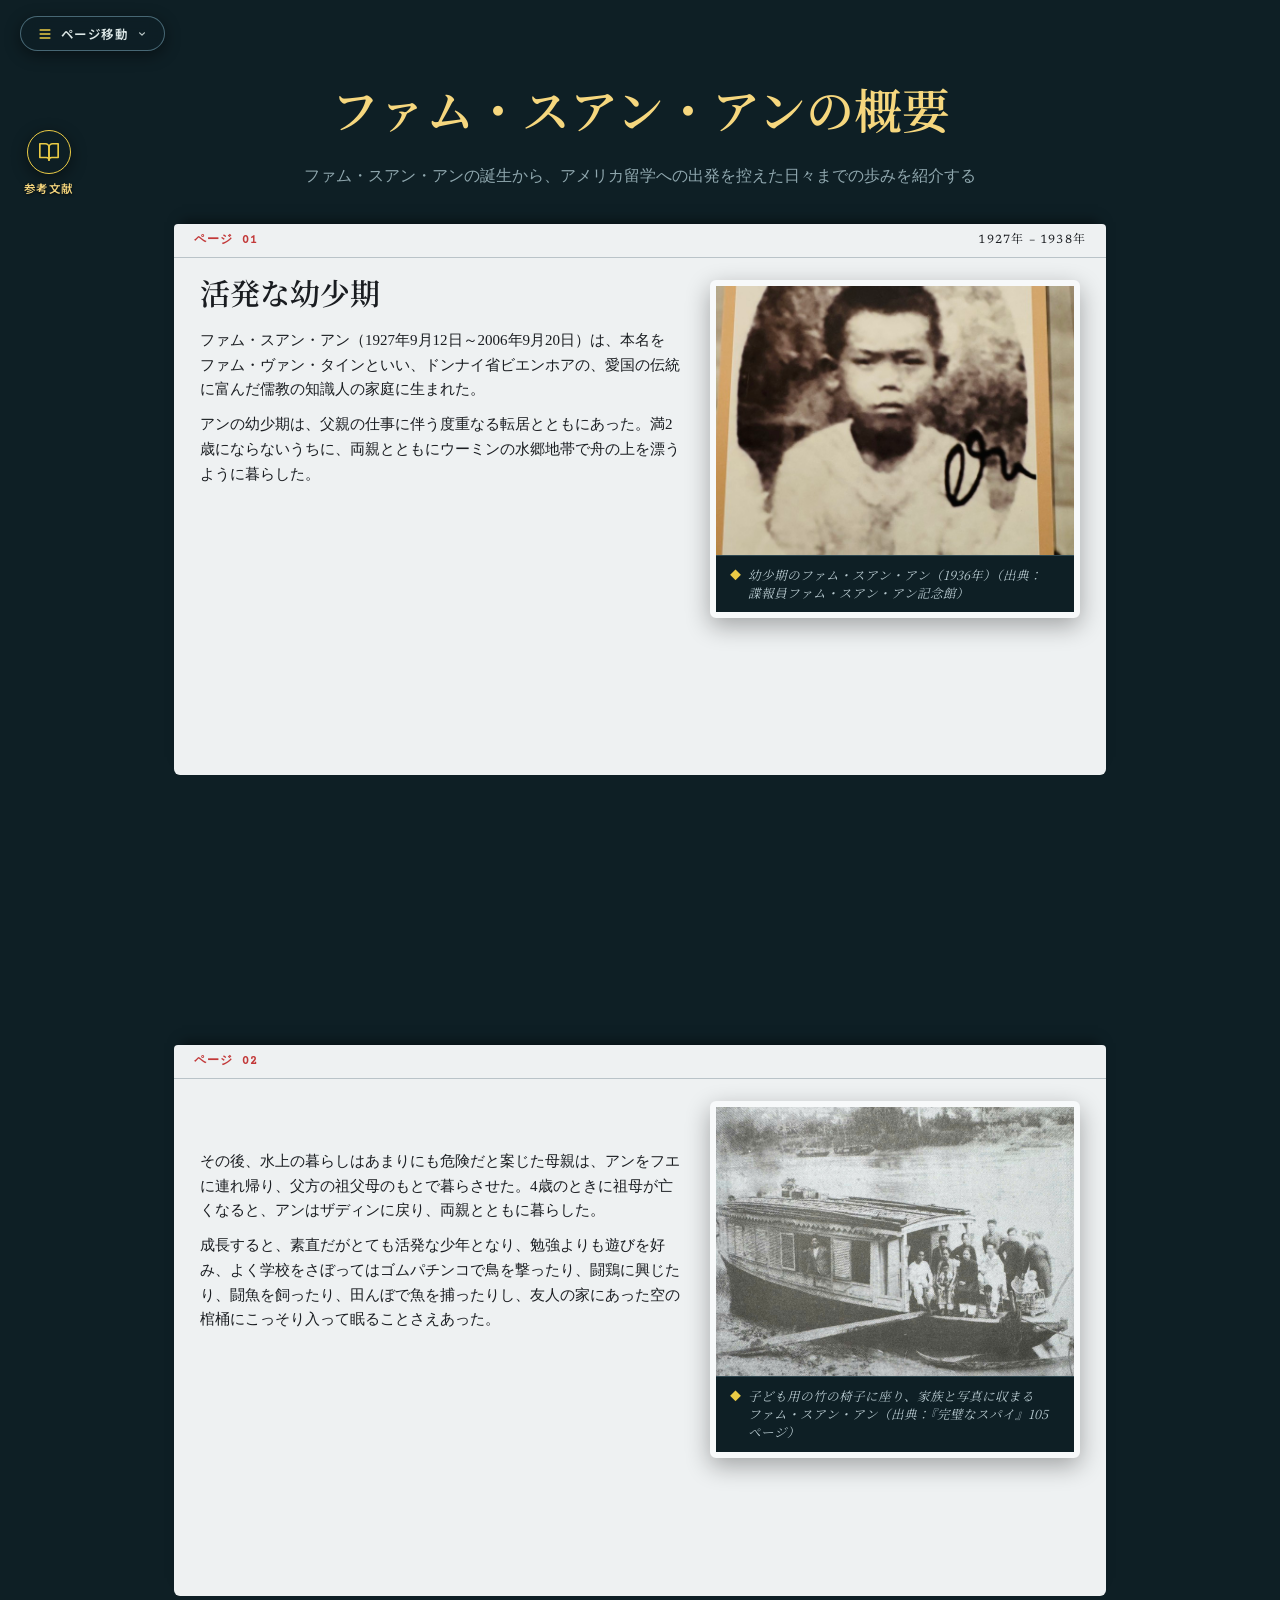
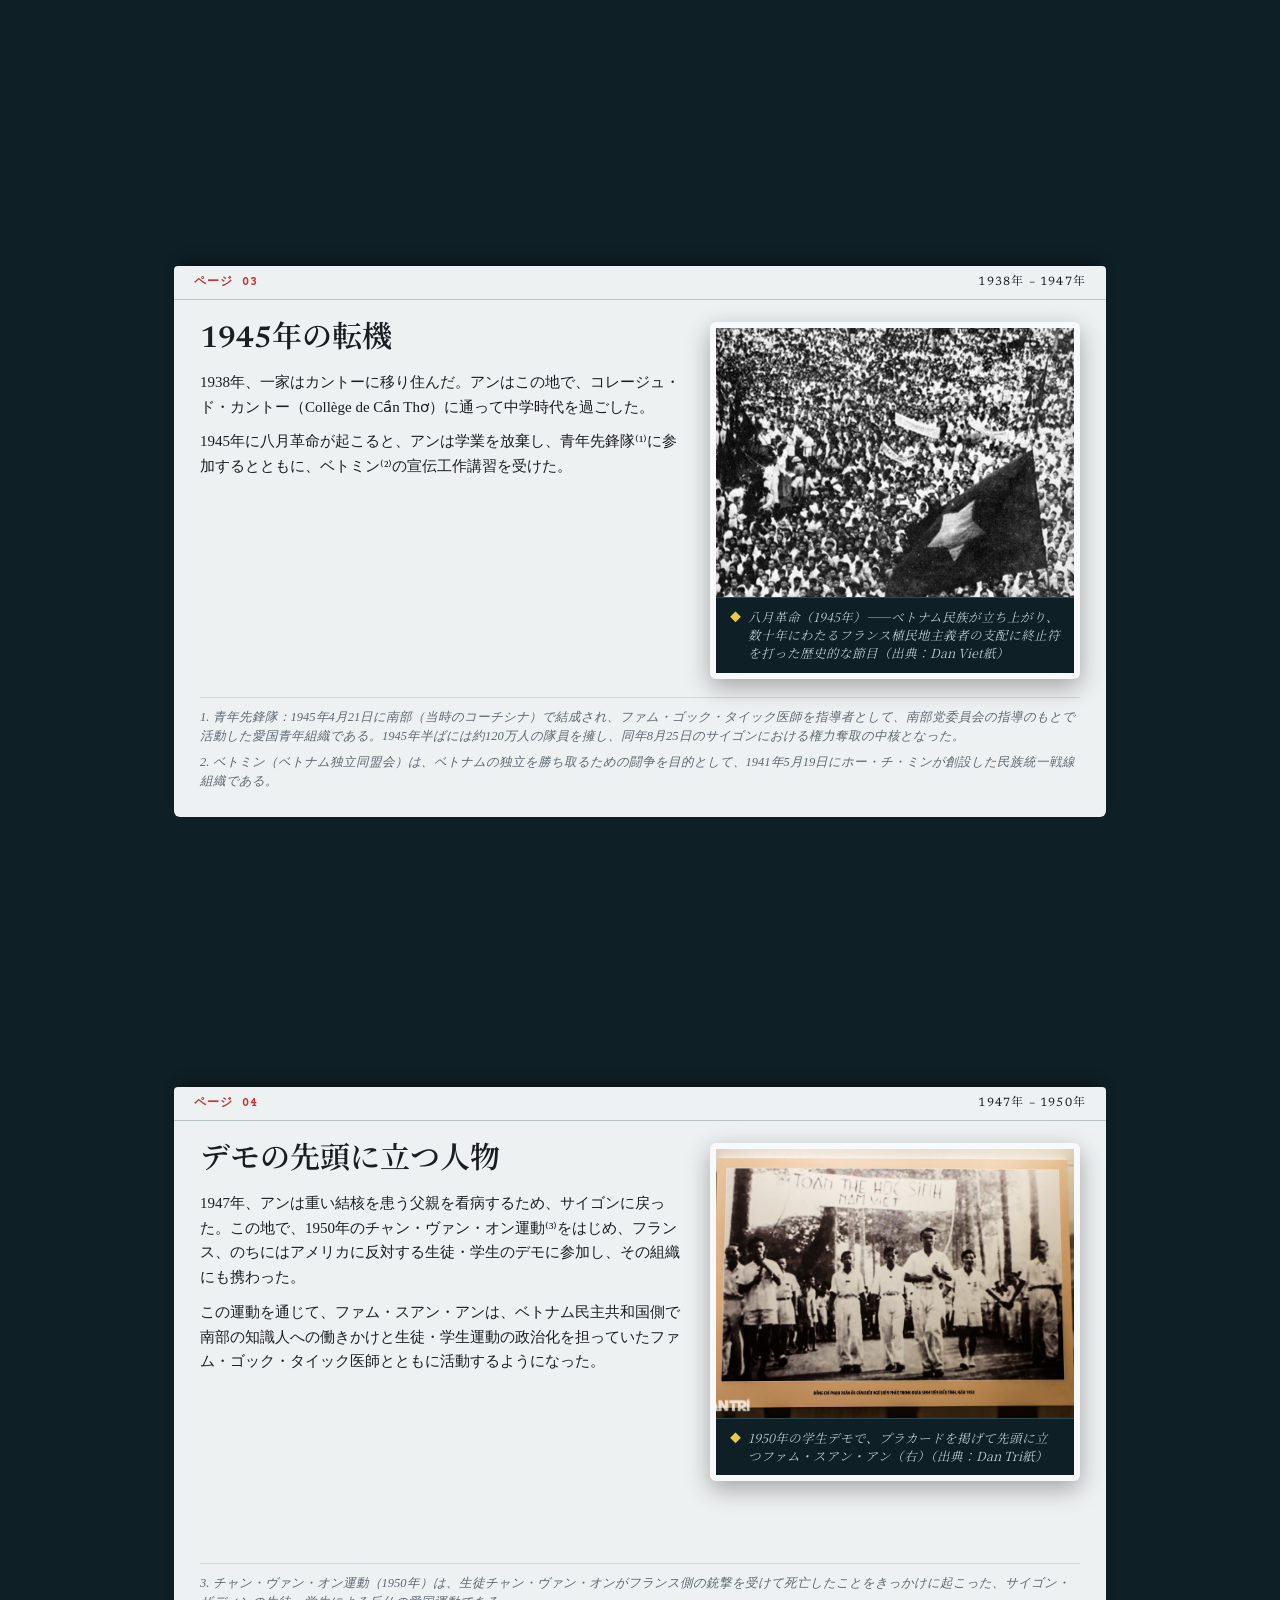
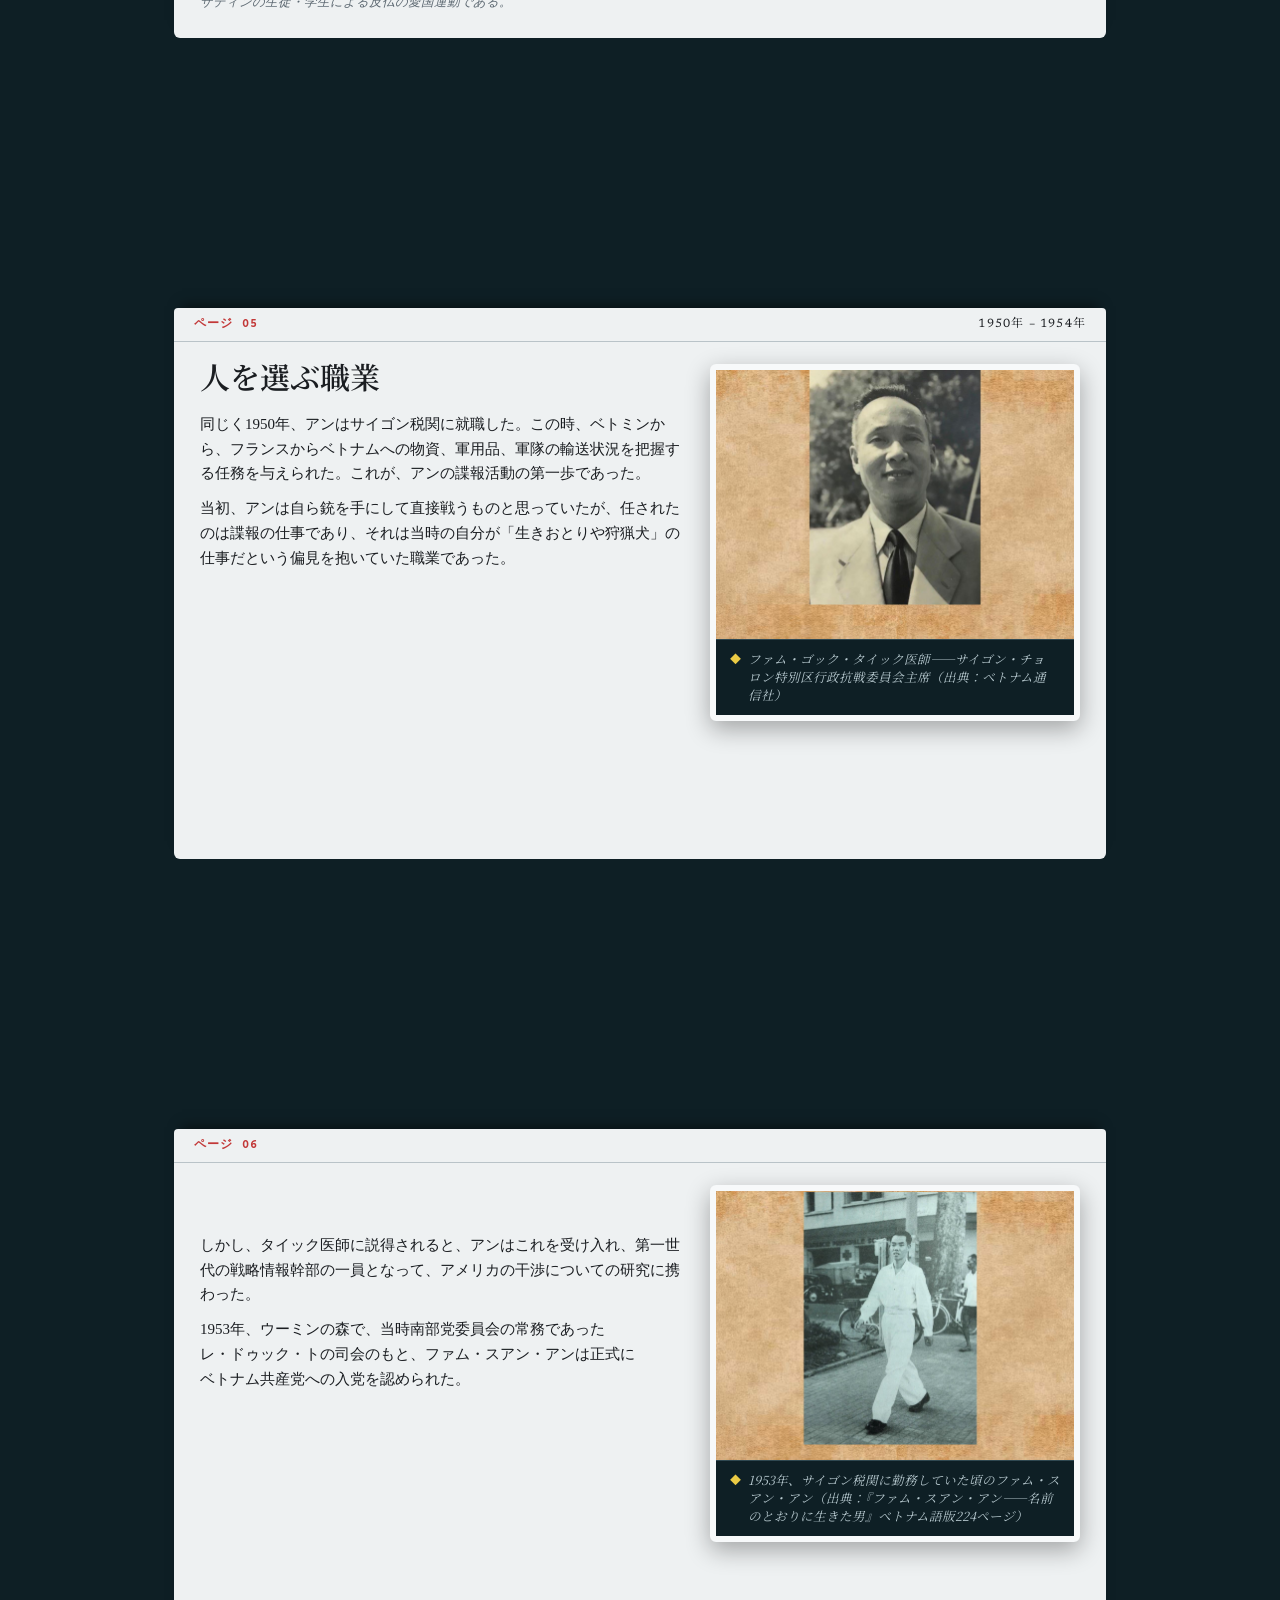
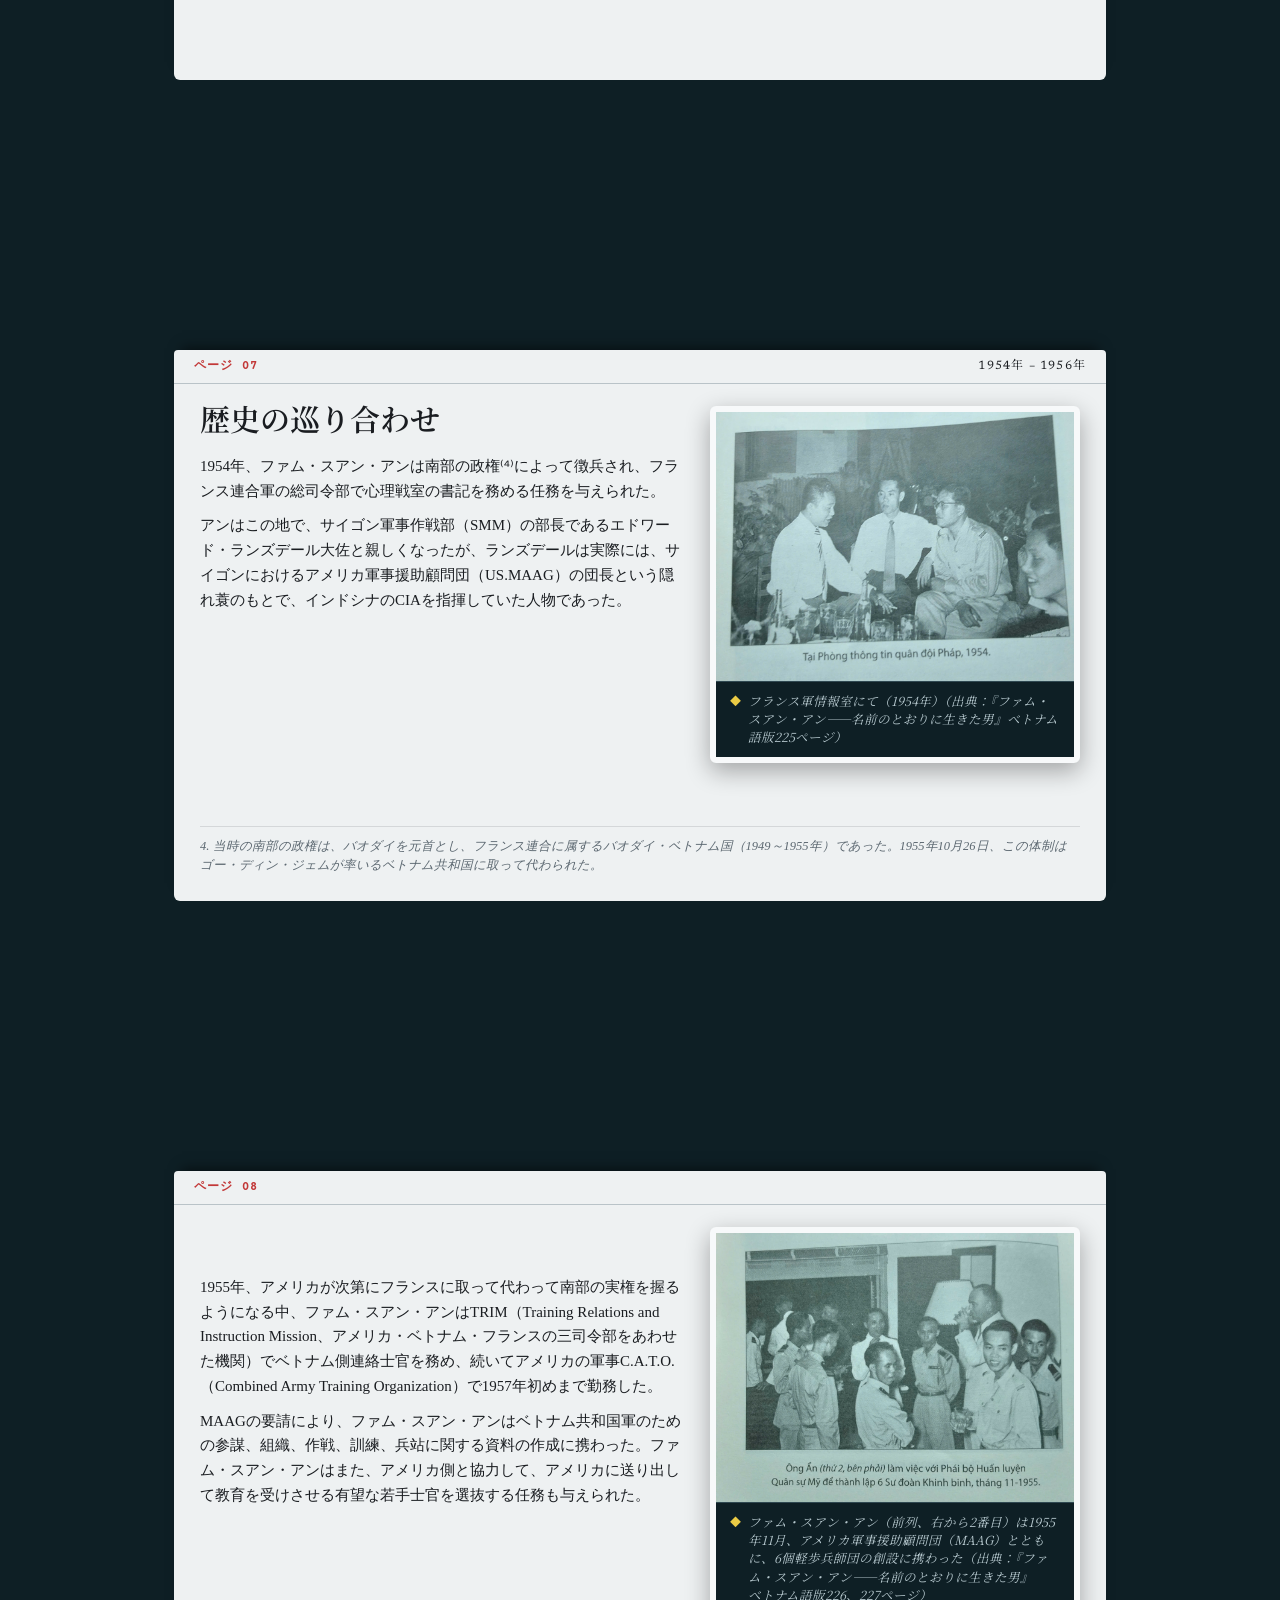
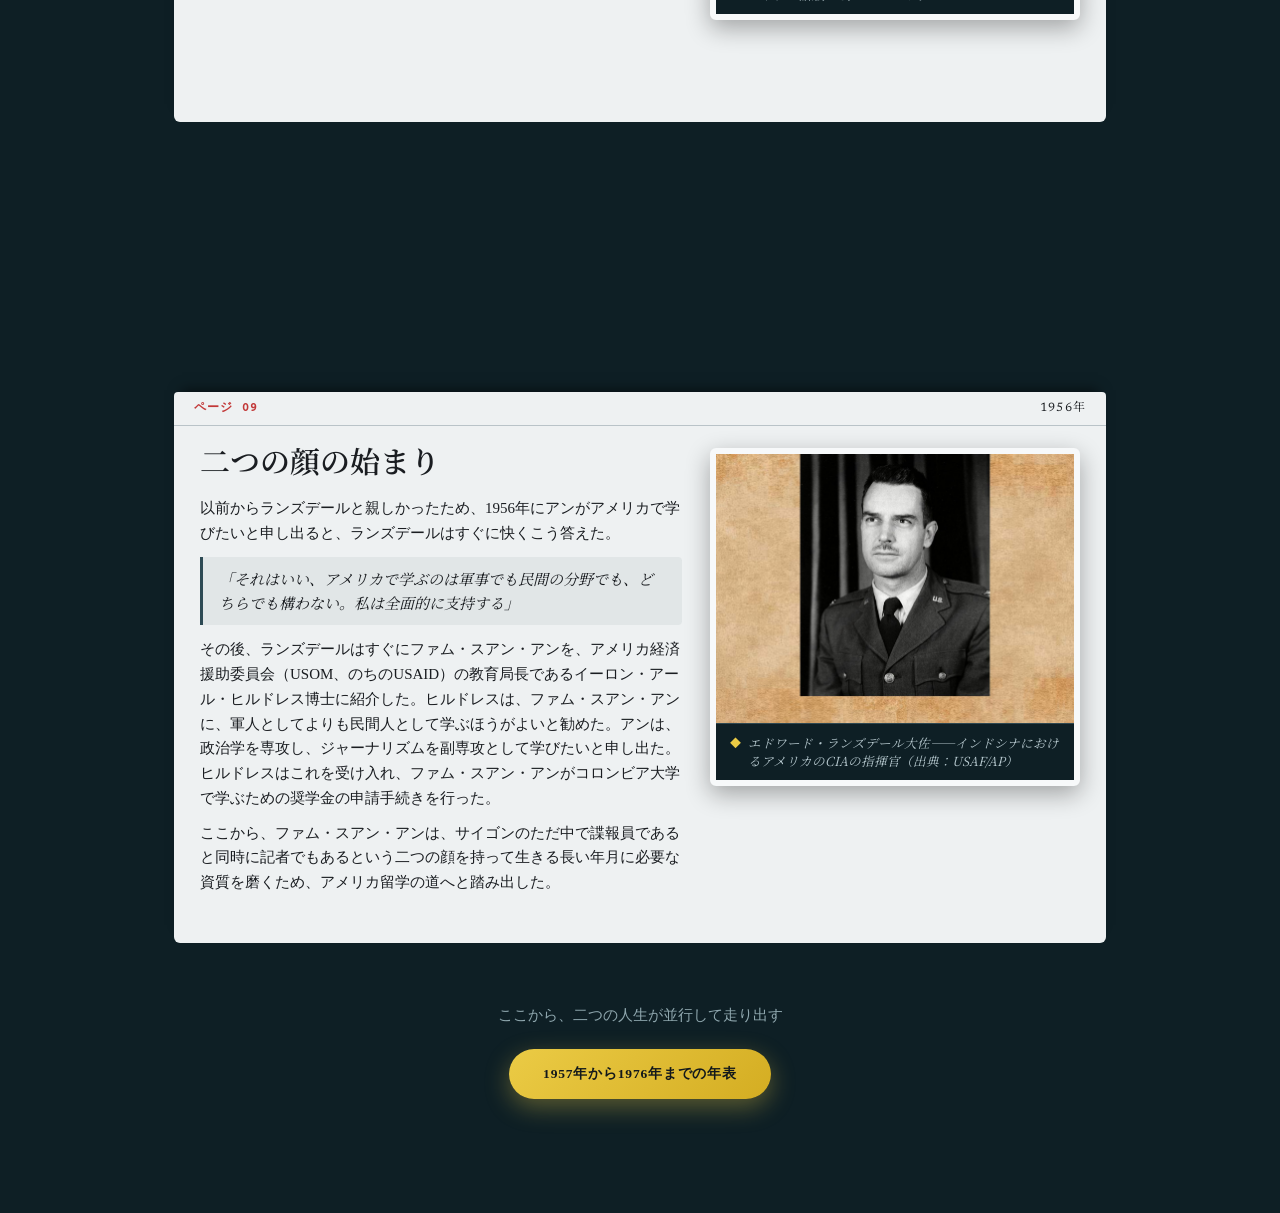
==== commit 0c9d9ea8: "sửa lỗi tltk pln / thiết kế lại bên trong popup tltk" ====
--- a/bio.html
+++ b/bio.html
@@ -1033,11 +1033,9 @@
     const bioRefBtn = document.getElementById('bioPageRefBtn');
     if (bioRefBtn) {
       bioRefBtn.onclick = function () {
-        const lang = (window.getCurrentLang ? window.getCurrentLang() : 'vi') || 'vi';
         if (window.ReferencesManager) {
           window.ReferencesManager.open({
-            pageKey: 'bio',
-            modalTitle: lang === 'ja' ? 'ファム・スアン・アンの経歴 — 参考文献・出典' : 'Tiểu sử Phạm Xuân Ẩn — Tài liệu tham khảo'
+            pageKey: 'bio'
           });
         }
       };
--- a/css/references.css
+++ b/css/references.css
@@ -103,28 +103,6 @@
   transition: opacity 0.2s ease, transform 0.25s cubic-bezier(0.16, 1, 0.3, 1);
 }
 
-/* Đảm bảo khi nằm bên trong dialog của phòng lưu niệm, nút chiếu sang bên trái ra ngoài dialog */
-dialog.m-postwar-dialog {
-  overflow: visible !important;
-}
-
-dialog.m-postwar-dialog .popup-side-ref-btn {
-  position: absolute !important;
-  right: calc(100% + 22px) !important;
-  left: auto !important;
-  top: 28px !important;
-  z-index: 99999 !important;
-}
-
-@media (max-width: 1024px) {
-  dialog.m-postwar-dialog .popup-side-ref-btn {
-    right: auto !important;
-    left: 14px !important;
-    top: 76px !important;
-    position: fixed !important;
-  }
-}
-
 @media (max-width: 640px) {
   .popup-side-ref-btn .ref-btn-icon-circle {
     width: 36px;
@@ -243,57 +221,44 @@
   line-height: 1.25;
 }
 
-/* Bộ chuyển đổi tab: Nguồn bài đang đọc / Xem tất cả */
+/* Bộ chuyển đổi tab: 2 ô vuông chọn nguồn (đoạn hiện tại / tất cả các nguồn) */
 .ref-dialog-tabs {
   display: flex;
   flex-wrap: wrap;
   align-items: center;
-  gap: 14px;
+  gap: 10px;
+  margin-top: 8px;
+}
+
+.ref-tab-btn {
+  all: unset;
+  cursor: pointer;
+  box-sizing: border-box;
+  padding: 8px 16px;
+  font-size: 13px;
+  font-weight: 500;
   font-family: var(--sans, "Noto Sans JP", "Be Vietnam Pro", sans-serif);
-  font-size: 13.5px;
-}
-
-.ref-tab-btn {
-  background: transparent;
-  border: none;
-  padding: 0;
   color: var(--mute, #8fa7ae);
-  cursor: pointer;
-  font-family: inherit;
-  font-size: inherit;
-  transition: color 0.2s ease;
-  text-align: left;
+  background: rgba(14, 31, 37, 0.6);
+  border: 1px solid rgba(143, 193, 212, 0.25);
+  border-radius: 6px;
+  transition: all 0.22s ease;
+  user-select: none;
+  -webkit-user-select: none;
+  text-align: center;
 }
 
 .ref-tab-btn:hover {
   color: #ffffff;
+  border-color: rgba(235, 203, 69, 0.55);
+  background: rgba(235, 203, 69, 0.08);
 }
 
 .ref-tab-btn.active {
-  color: #ffffff;
-  font-weight: 500;
-}
-
-.ref-tab-link {
-  background: transparent;
-  border: none;
-  padding: 0;
-  color: var(--gold, #ebcb45);
-  cursor: pointer;
-  font-family: inherit;
-  font-size: inherit;
-  text-decoration: underline;
-  text-underline-offset: 3px;
-  transition: color 0.2s ease, text-decoration-color 0.2s ease;
-}
-
-.ref-tab-link:hover {
-  color: #fff;
-  text-decoration-color: #fff;
-}
-
-.ref-tab-link.active {
+  background: linear-gradient(135deg, rgba(235, 203, 69, 0.22) 0%, rgba(212, 173, 34, 0.35) 100%);
   color: var(--gold2, #f6d77e);
+  border: 1.5px solid var(--gold, #ebcb45);
+  box-shadow: 0 0 12px rgba(235, 203, 69, 0.32), inset 0 0 6px rgba(235, 203, 69, 0.15);
   font-weight: 600;
 }
 
@@ -657,8 +622,11 @@
     font-size: 20px;
   }
   .ref-dialog-tabs {
-    font-size: 12.5px;
-    gap: 10px;
+    gap: 8px;
+  }
+  .ref-tab-btn {
+    padding: 6px 12px;
+    font-size: 12px;
   }
   .ref-search-input {
     font-size: 13px;
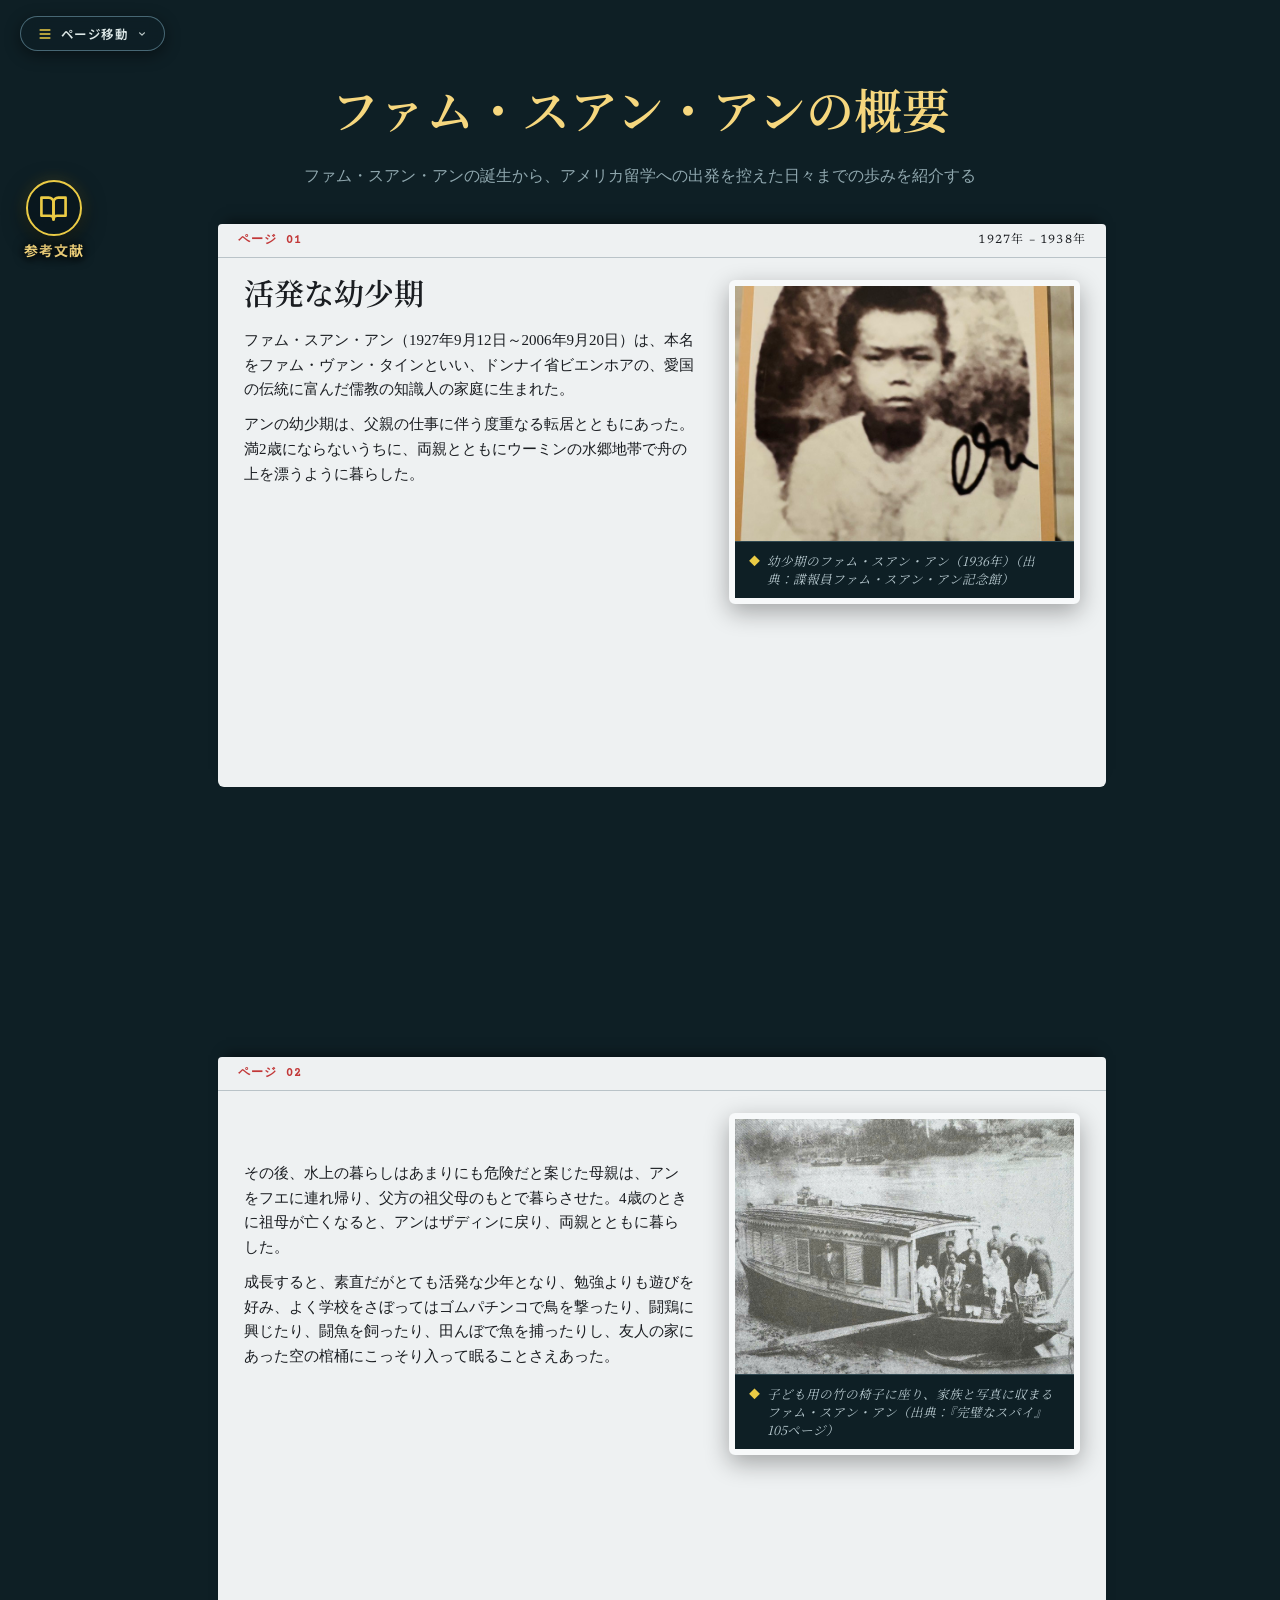
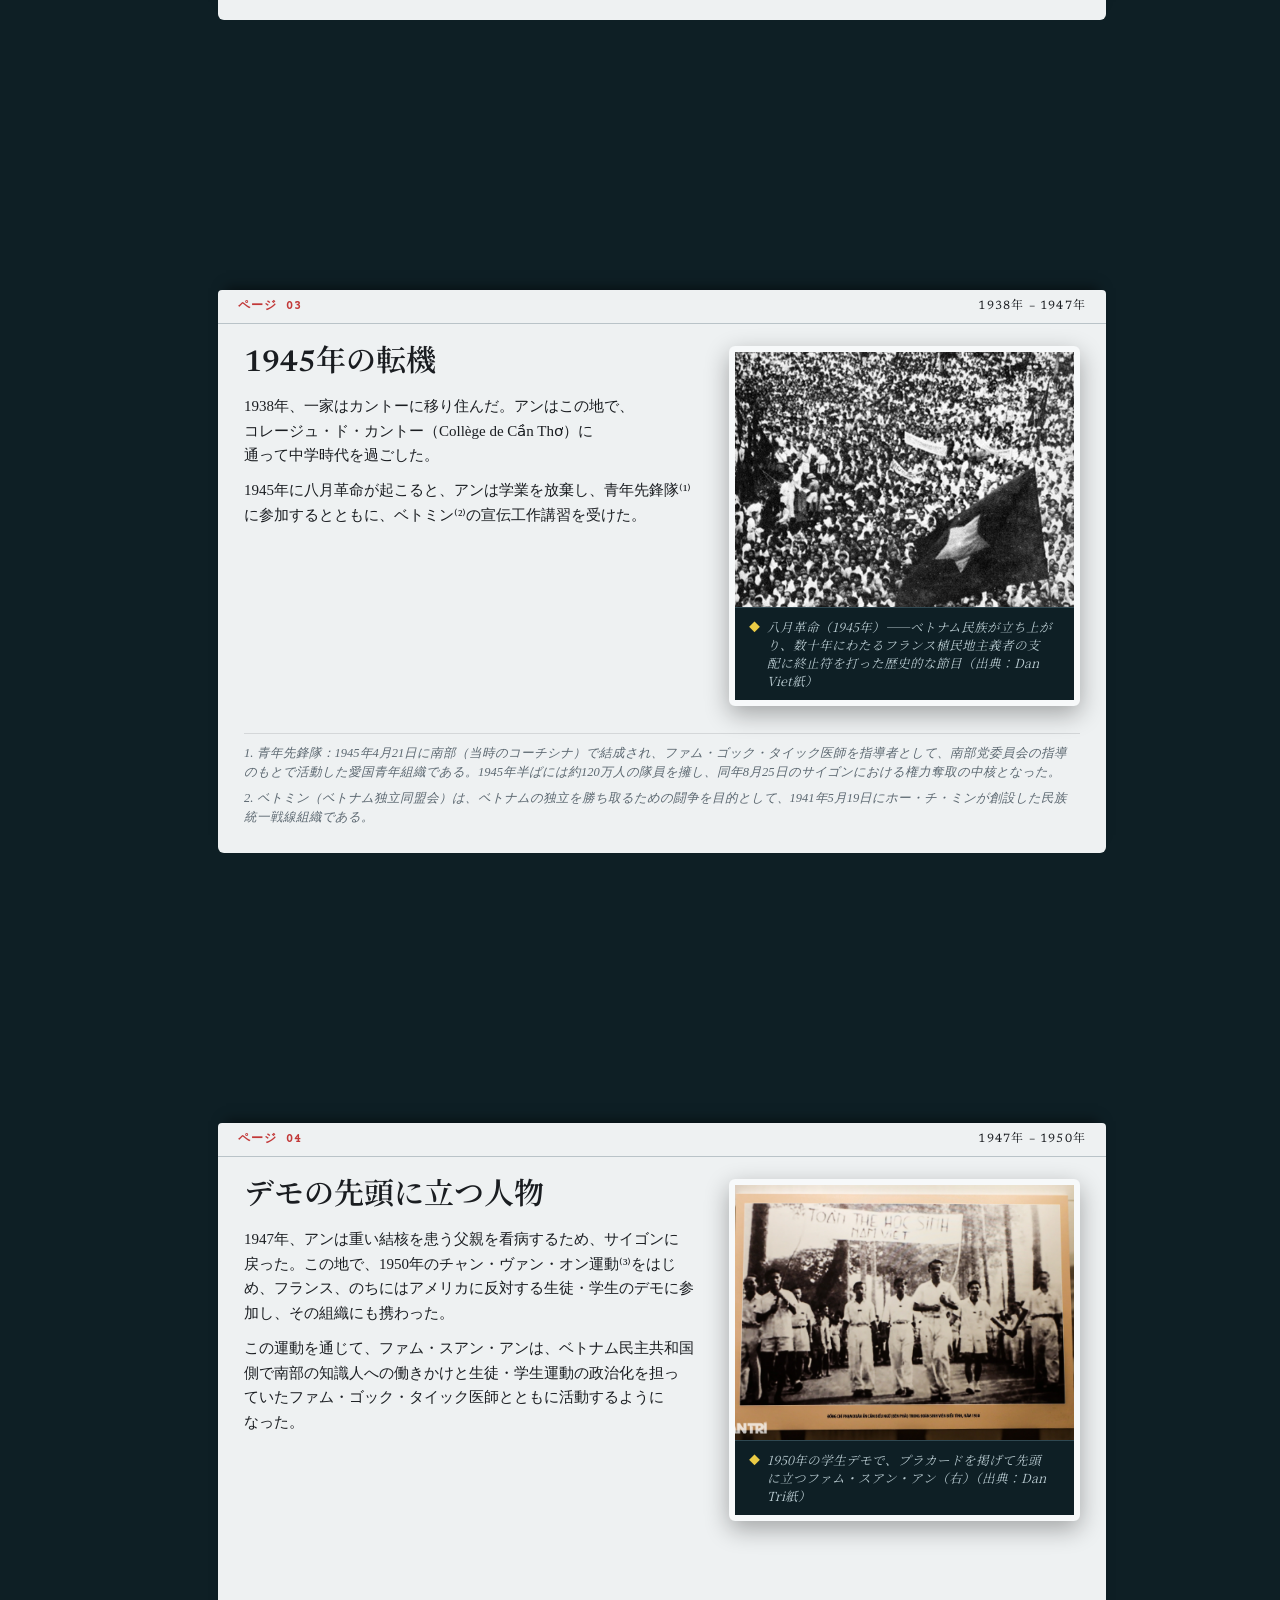
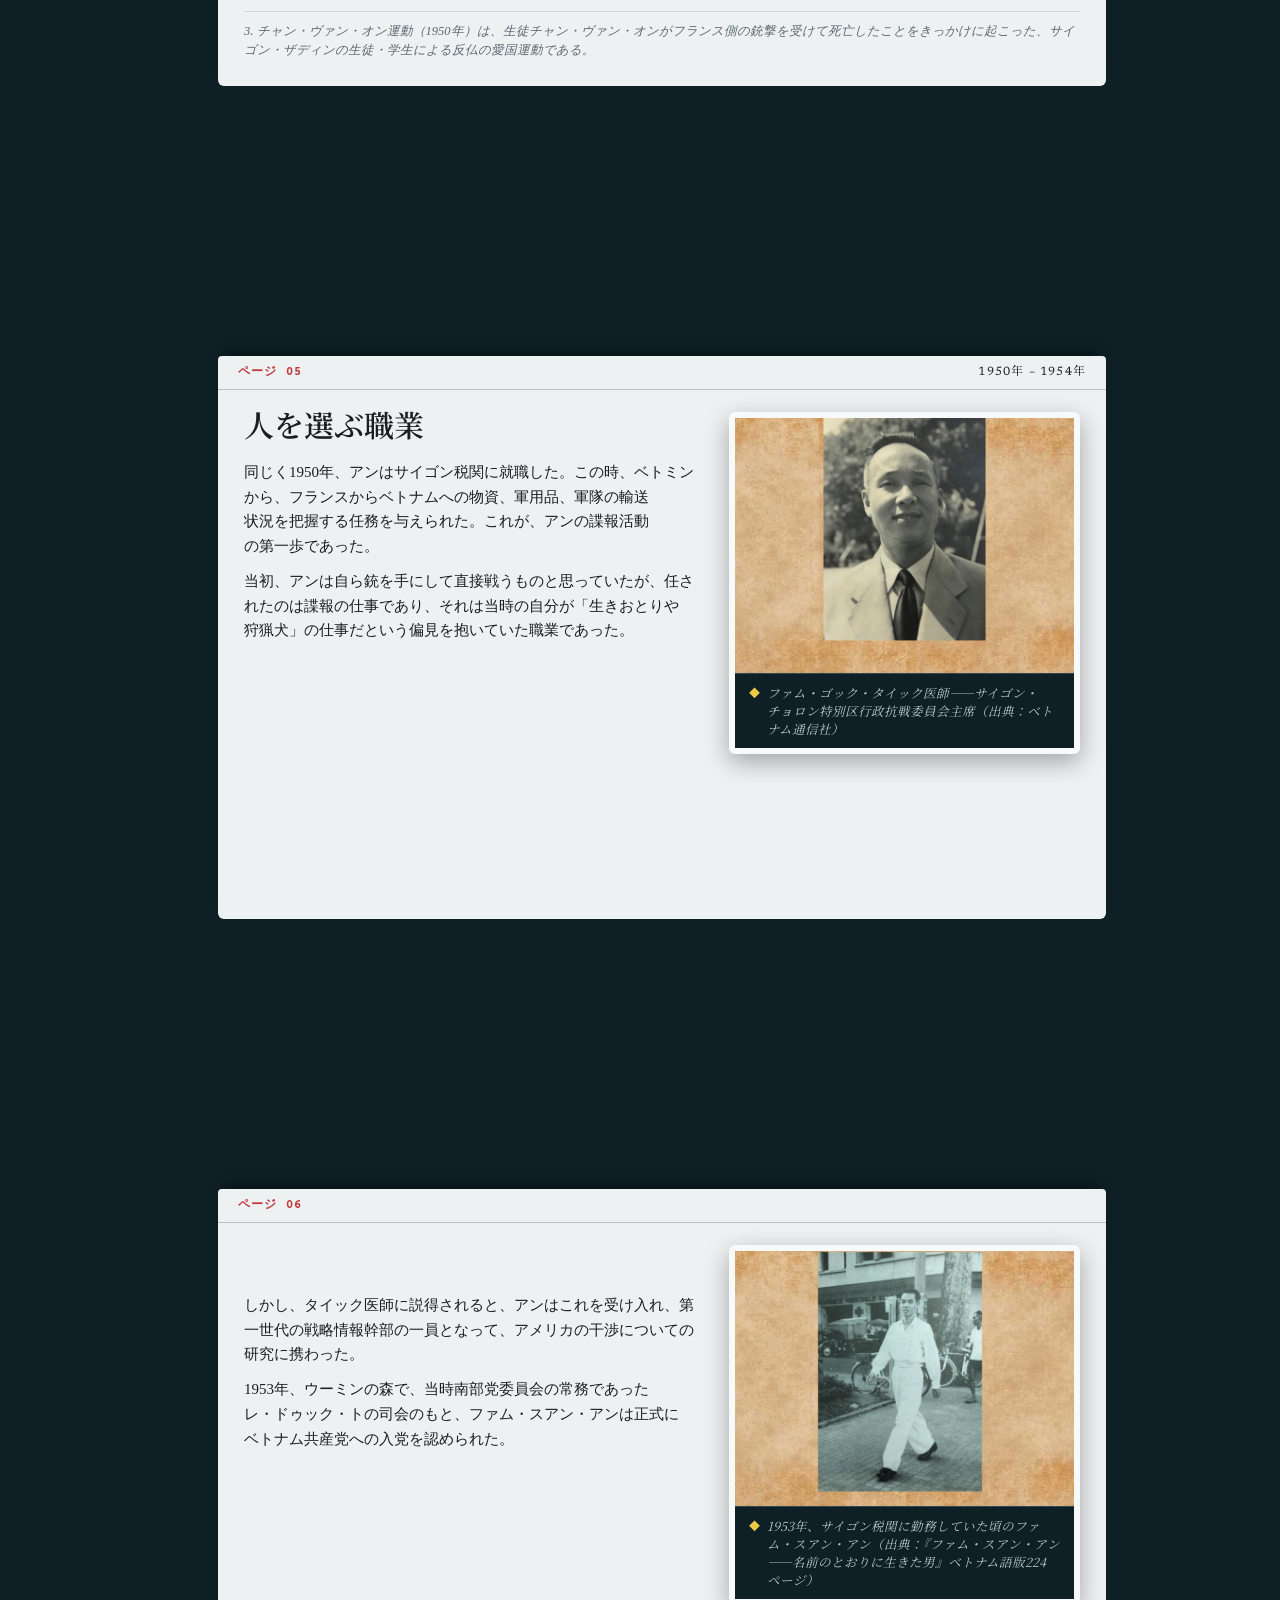
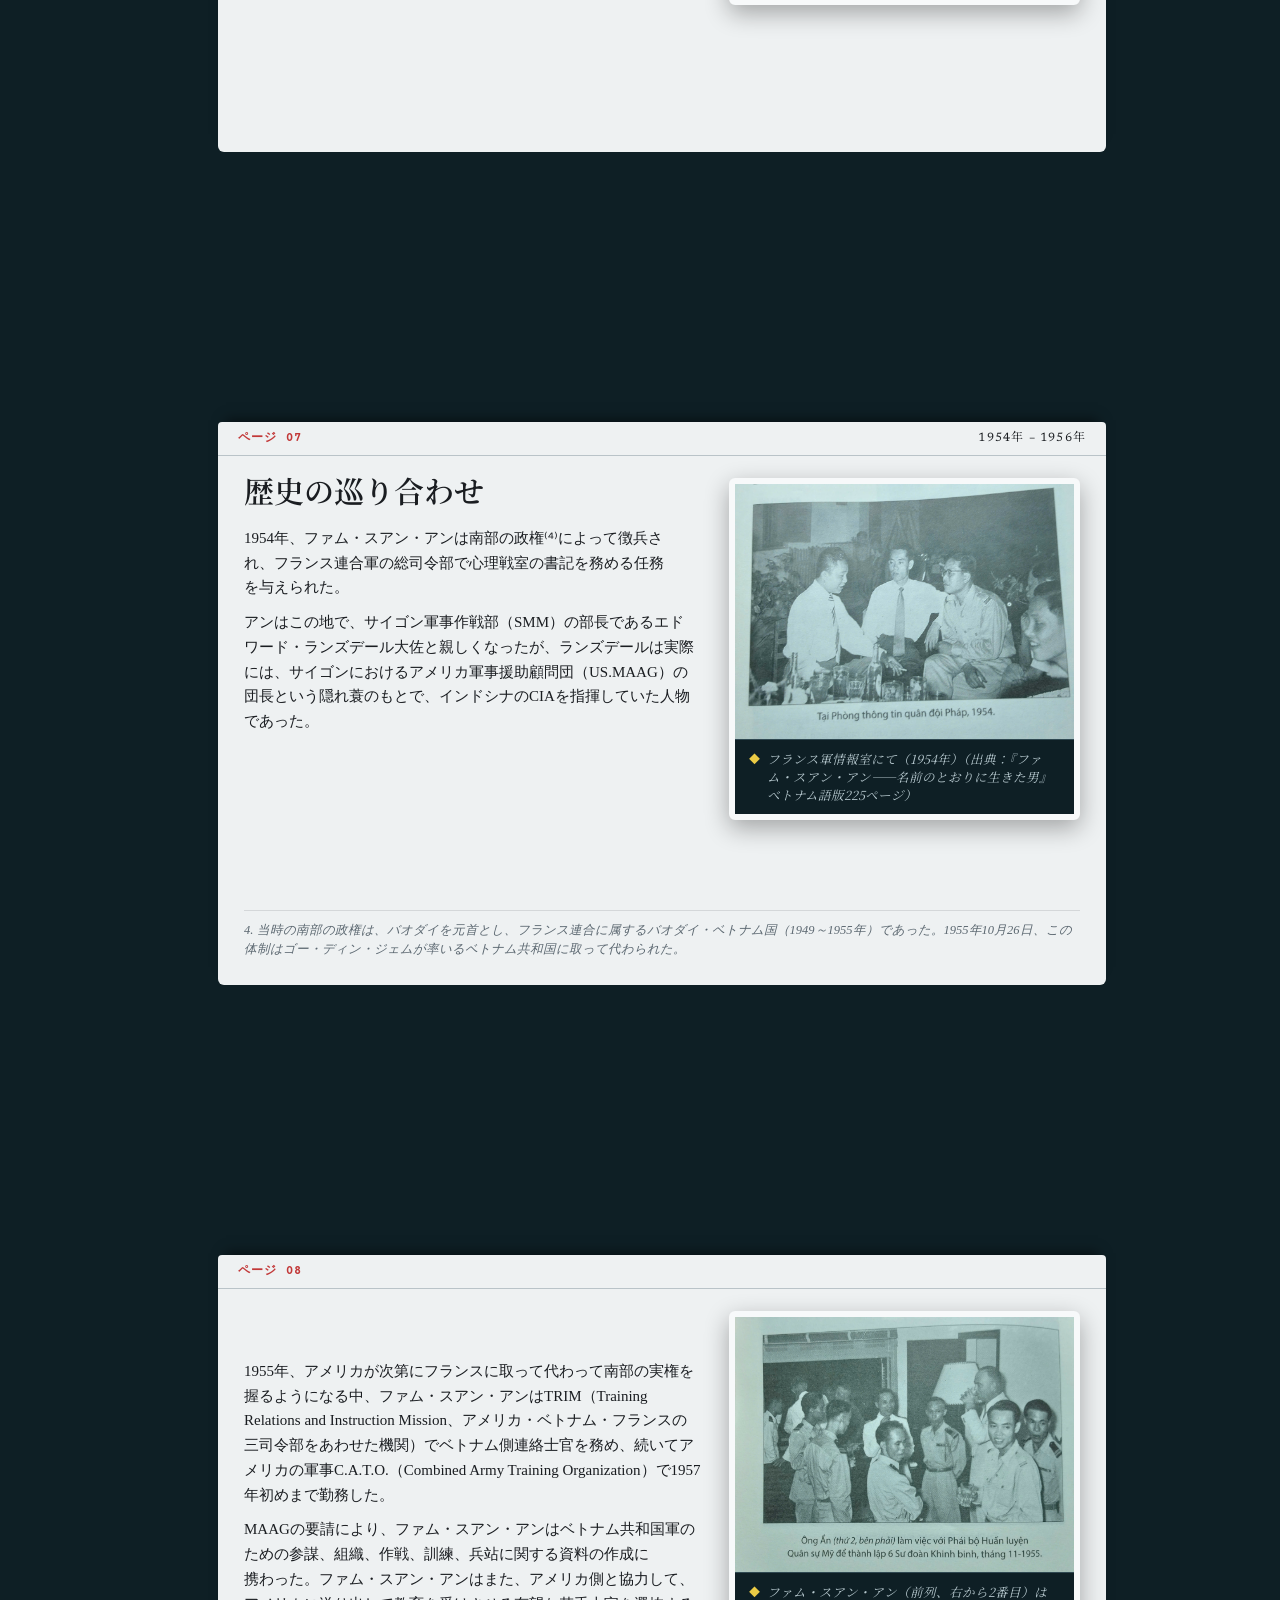
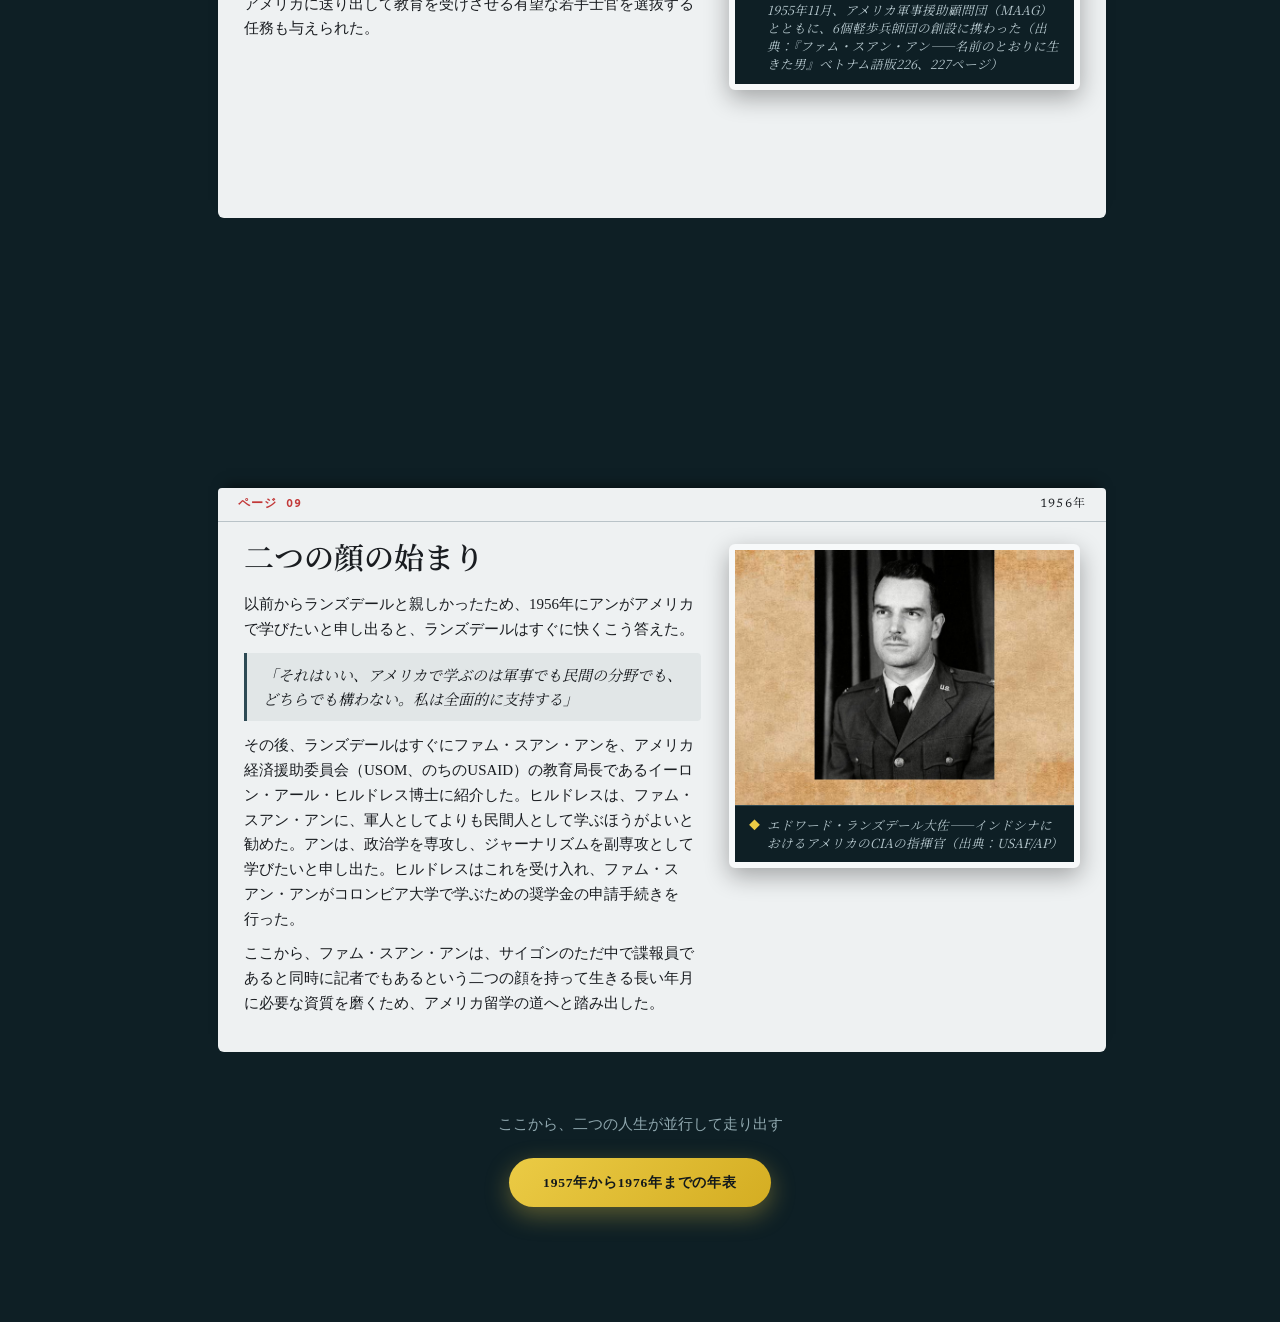
==== commit 3469b68c: "sửa kích thước tltk" ====
--- a/bio.html
+++ b/bio.html
@@ -96,6 +96,7 @@
       max-width: 1060px;
       margin: 0 auto;
       padding: 0 5vw 0;
+      padding-left: max(5vw, 108px);
       /* Giữ margin của page cuối bên trong dossier để page cuối kịp dính lên che page trước */
       display: flow-root
     }
@@ -550,14 +551,14 @@
   </nav>
 
   <!-- Nút Nguồn nổi duy nhất kéo theo dọc trang Tiểu sử Phạm Xuân Ẩn -->
-  <button type="button" class="ref-trigger-btn page-floating-ref-btn" id="bioPageRefBtn" aria-label="Xem tài liệu tham khảo & nguồn trích dẫn" title="Xem tài liệu tham khảo & nguồn trích dẫn">
+  <button type="button" class="ref-trigger-btn page-floating-ref-btn" id="bioPageRefBtn" aria-label="参考文献" title="参考文献一覧を見る">
     <div class="ref-btn-icon-circle">
-      <svg viewBox="0 0 24 24" fill="none" stroke="currentColor" stroke-width="1.8" stroke-linecap="round" stroke-linejoin="round" aria-hidden="true">
+      <svg viewBox="0 0 24 24" fill="none" stroke="currentColor" stroke-width="2.2" stroke-linecap="round" stroke-linejoin="round" aria-hidden="true">
         <path d="M2 3h6a4 4 0 0 1 4 4v14a3 3 0 0 0-3-3H2z"></path>
         <path d="M22 3h-6a4 4 0 0 0-4 4v14a3 3 0 0 1 3-3h7z"></path>
       </svg>
     </div>
-    <span class="ref-btn-label">Nguồn</span>
+    <span class="ref-btn-label">参考文献</span>
   </button>
 
   <!-- Bộ chọn đa ngôn ngữ nổi đã được gỡ bỏ -->
--- a/css/references.css
+++ b/css/references.css
@@ -44,50 +44,54 @@
   box-shadow: 0 0 0 3px rgba(235, 203, 69, 0.6), 0 0 16px rgba(235, 203, 69, 0.4);
 }
 
-/* Vòng tròn viền vàng bọc icon sách */
+/* Vòng tròn viền vàng bọc icon sách: To hơn, rõ nét, tinh xảo và nổi bật */
 .ref-btn-icon-circle {
-  width: 44px;
-  height: 44px;
+  width: 56px;
+  height: 56px;
   border-radius: 50%;
-  border: 1.5px solid var(--gold, #ebcb45);
-  background: rgba(14, 31, 37, 0.94);
-  backdrop-filter: blur(8px);
-  -webkit-backdrop-filter: blur(8px);
+  border: 2px solid var(--gold, #ebcb45);
+  background: rgba(10, 24, 30, 0.95);
+  backdrop-filter: blur(12px);
+  -webkit-backdrop-filter: blur(12px);
   display: flex;
   align-items: center;
   justify-content: center;
   color: var(--gold, #ebcb45);
-  box-shadow: 0 4px 16px rgba(0, 0, 0, 0.45);
+  box-shadow: 0 6px 22px rgba(0, 0, 0, 0.65), 0 0 16px rgba(235, 203, 69, 0.2);
   transition: all 0.25s cubic-bezier(0.16, 1, 0.3, 1);
 }
 
 .ref-trigger-btn:hover .ref-btn-icon-circle {
-  background: rgba(235, 203, 69, 0.16);
+  background: rgba(235, 203, 69, 0.22);
   border-color: var(--gold2, #f6d77e);
   color: var(--gold2, #f6d77e);
-  box-shadow: 0 0 20px rgba(235, 203, 69, 0.45), 0 6px 18px rgba(0, 0, 0, 0.5);
+  box-shadow: 0 0 28px rgba(235, 203, 69, 0.55), 0 8px 24px rgba(0, 0, 0, 0.75);
   transform: scale(1.06);
 }
 
 .ref-btn-icon-circle svg {
-  width: 22px;
-  height: 22px;
+  width: 29px;
+  height: 29px;
+  stroke-width: 2.2;
   display: block;
 }
 
-/* Nhãn chữ "Nguồn" bên dưới icon sách */
+/* Nhãn chữ "参考文献" / "Tài liệu tham khảo" to hơn, rõ nét, dễ đọc từ xa */
 .ref-btn-label {
   font-family: var(--sans, "Noto Sans JP", "Be Vietnam Pro", sans-serif);
-  font-size: 11.5px;
-  font-weight: 600;
-  letter-spacing: 0.04em;
+  font-size: 14px;
+  font-weight: 700;
+  letter-spacing: 0.06em;
   color: var(--gold2, #f6d77e);
-  text-shadow: 0 1px 3px rgba(0, 0, 0, 0.8);
-  transition: color 0.2s ease;
+  text-shadow: 0 2px 8px rgba(0, 0, 0, 0.95), 0 0 12px rgba(0, 0, 0, 0.85);
+  transition: color 0.2s ease, text-shadow 0.2s ease;
+  white-space: nowrap;
+  line-height: 1.25;
 }
 
 .ref-trigger-btn:hover .ref-btn-label {
   color: #ffffff;
+  text-shadow: 0 0 10px rgba(235, 203, 69, 0.8), 0 2px 6px rgba(0, 0, 0, 0.95);
 }
 
 /* ─────────────────────────────────────────────────────────────────
@@ -119,33 +123,34 @@
 
 /* ─────────────────────────────────────────────────────────────────
    3. NÚT NGUỒN NỔI CỦA TRANG (CHO CONTEXT, BIO, INTRO...)
-   Duy nhất 1 cuốn sách nổi ở bên trái, cuộn theo trang và cách xa nội dung
+   Duy nhất 1 nút nổi ở bên trái, cách đều nội dung, không đè lên ảnh
    ───────────────────────────────────────────────────────────────── */
 .page-floating-ref-btn {
   position: fixed;
-  left: max(32px, calc(50% - 720px));
-  top: 240px;
+  left: max(28px, calc(50% - 730px));
+  top: 180px;
   z-index: 95;
   display: inline-flex;
   flex-direction: column;
   align-items: center;
-  gap: 6px;
+  gap: 7px;
   transition: transform 0.25s cubic-bezier(0.16, 1, 0.3, 1), opacity 0.25s ease;
 }
 
-@media (max-width: 1440px) {
+@media (max-width: 1480px) {
   .page-floating-ref-btn {
     left: 24px;
-    top: 130px;
-  }
-}
-
-@media (max-width: 820px) {
+    top: 180px;
+  }
+}
+
+@media (max-width: 1024px) {
   .page-floating-ref-btn {
-    left: 16px;
+    left: 20px;
     bottom: 24px;
     top: auto;
     transform: none;
+    z-index: 99;
   }
 }
 
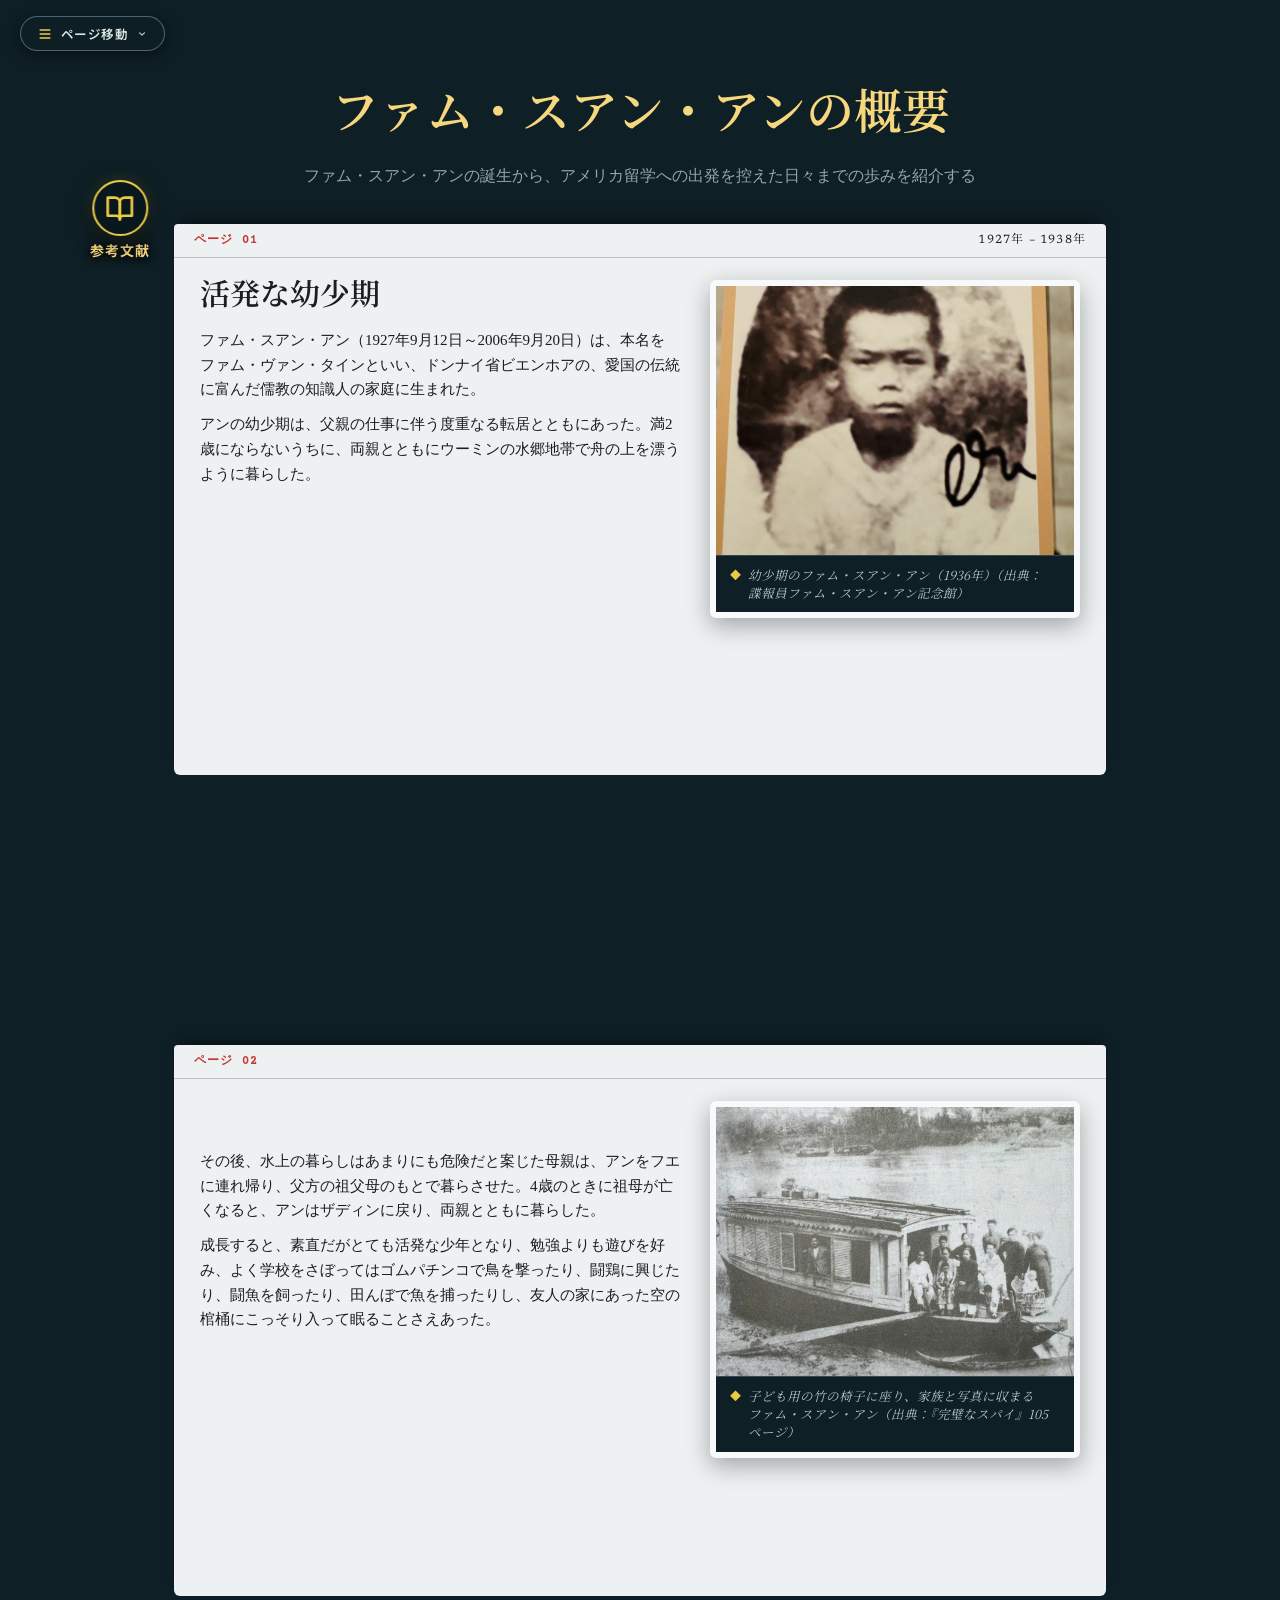
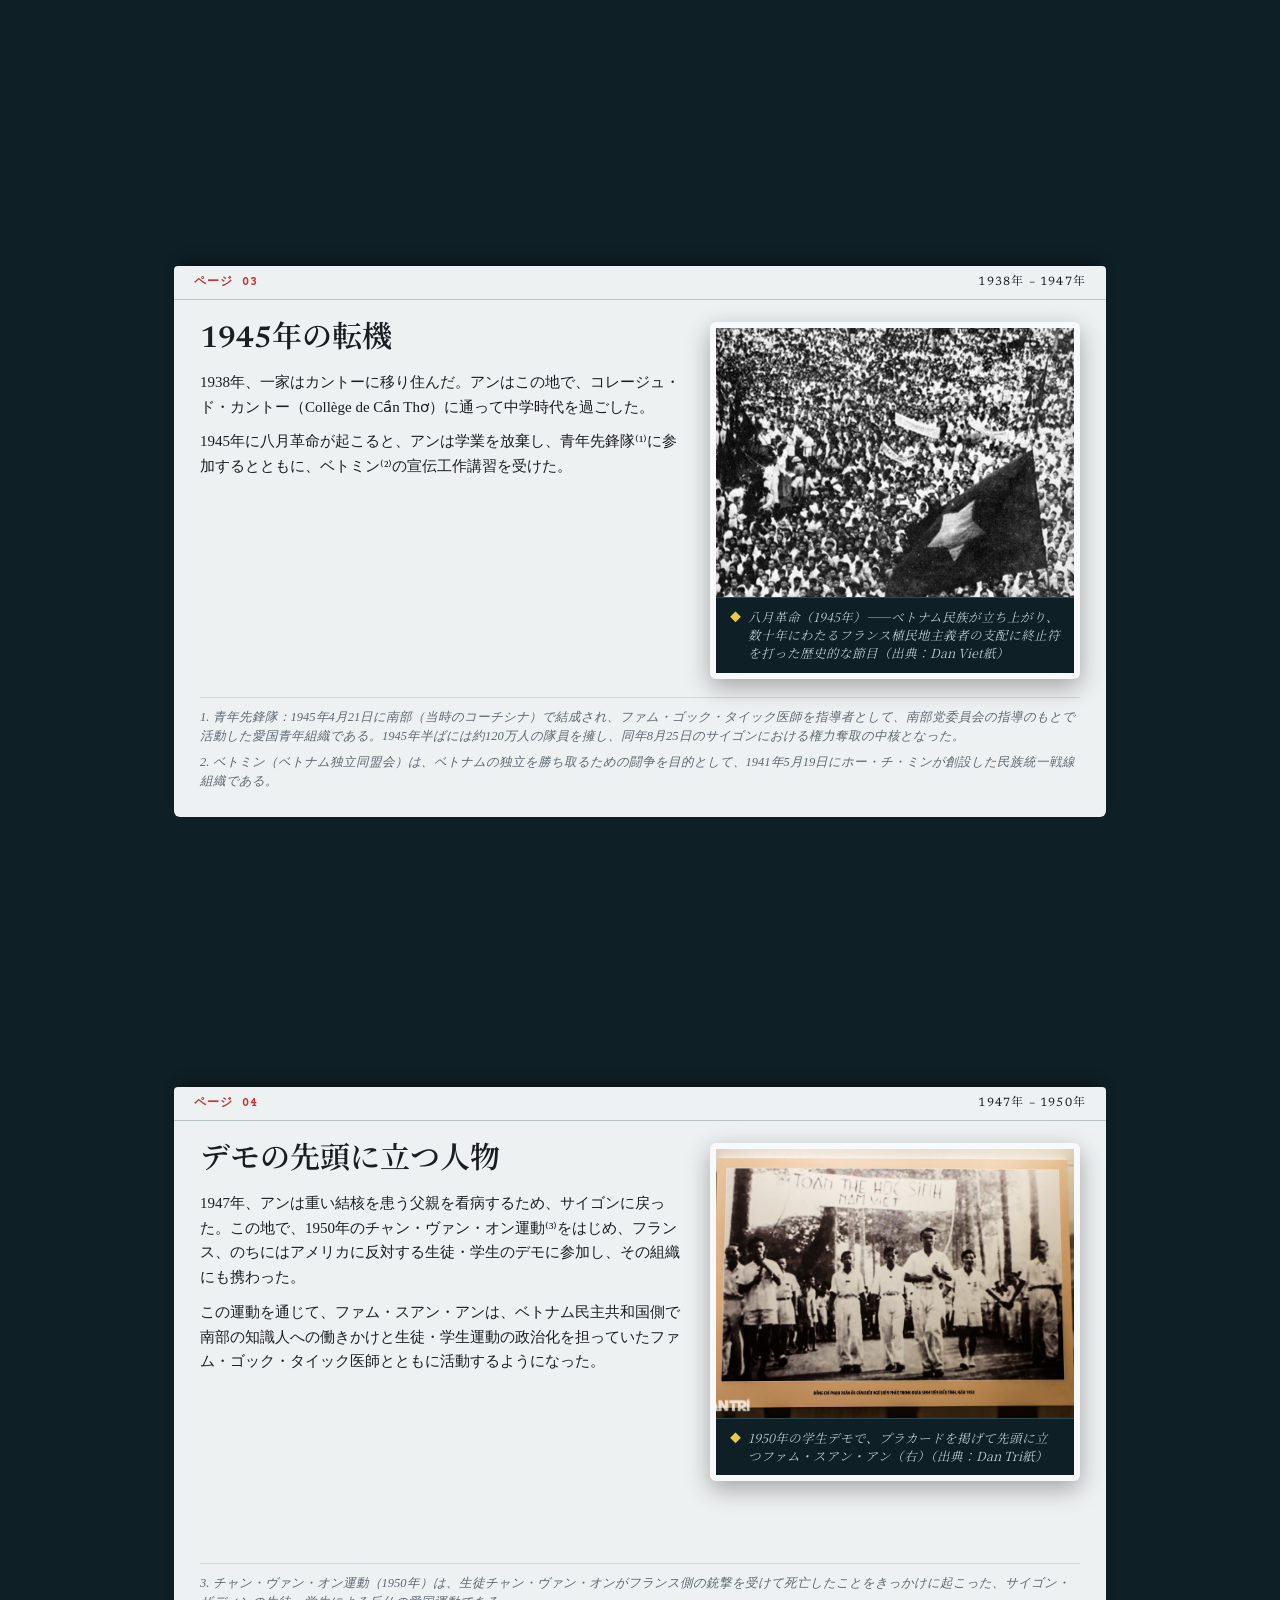
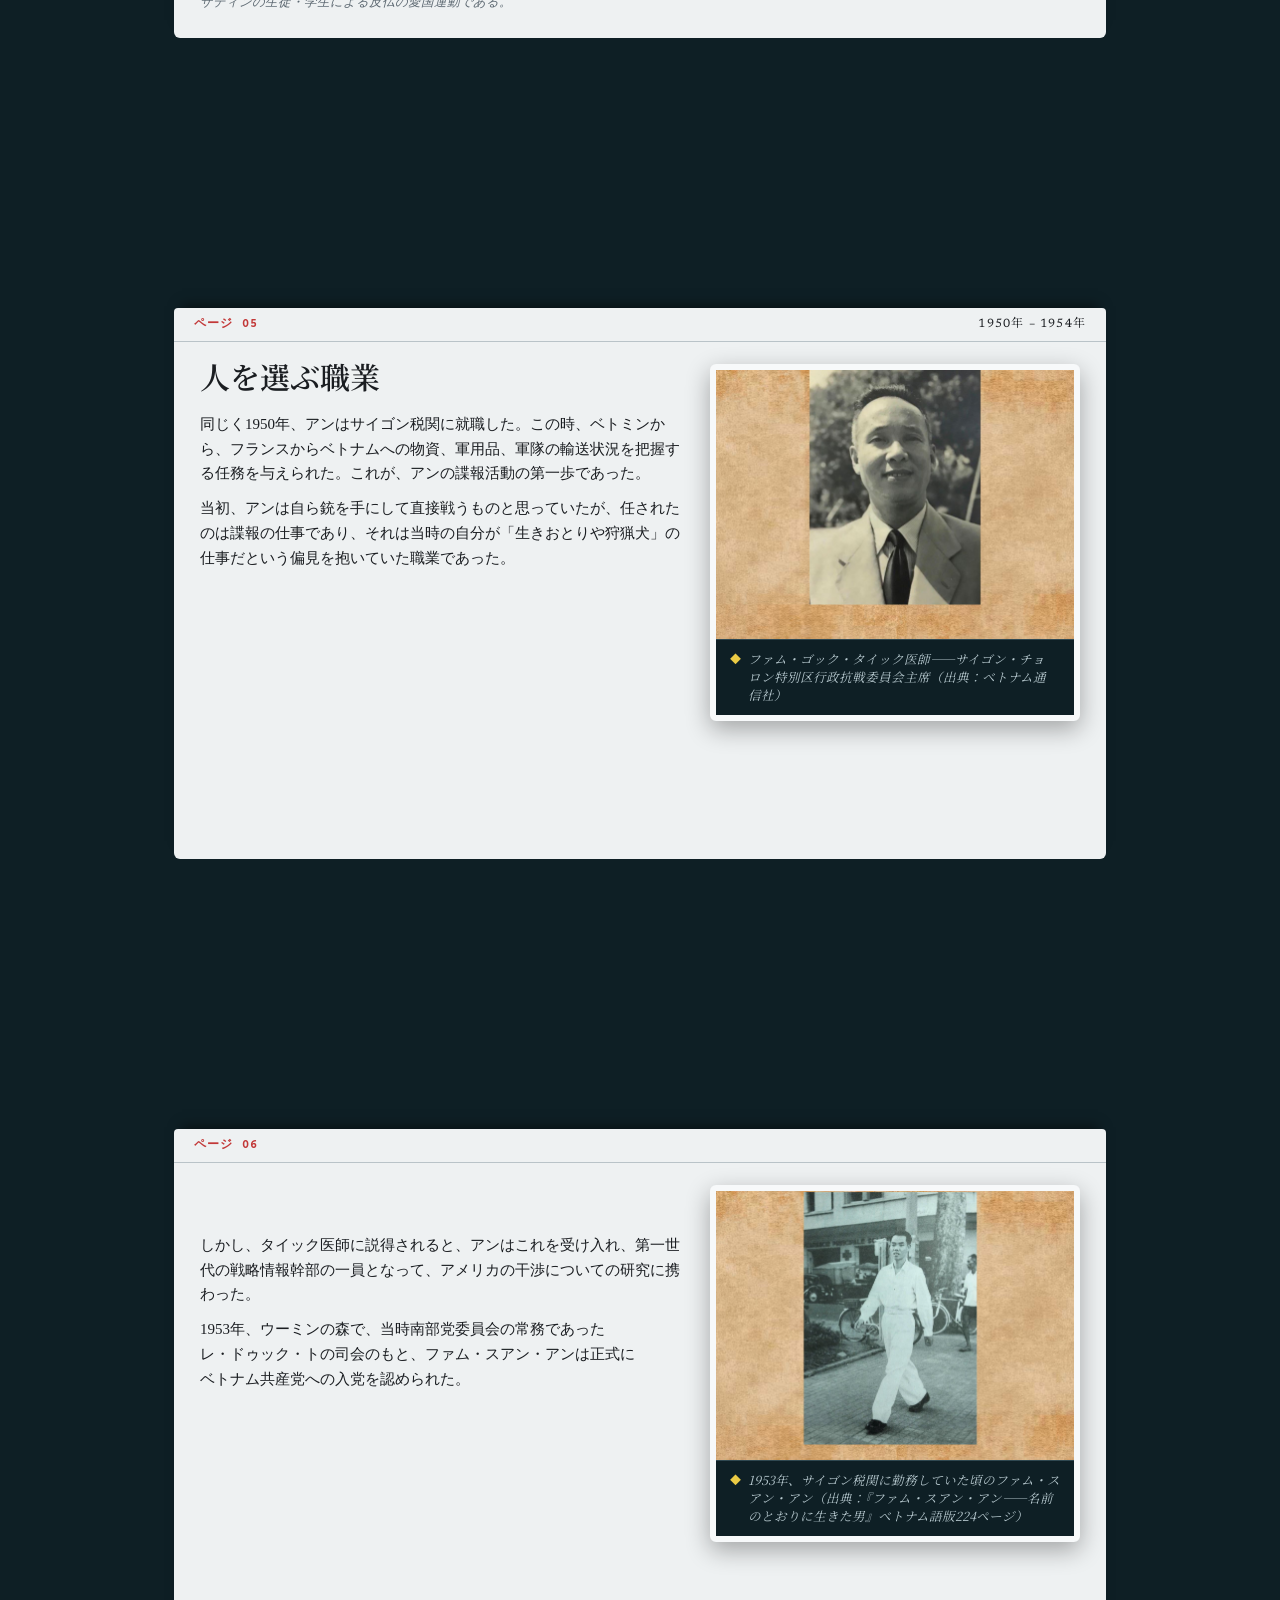
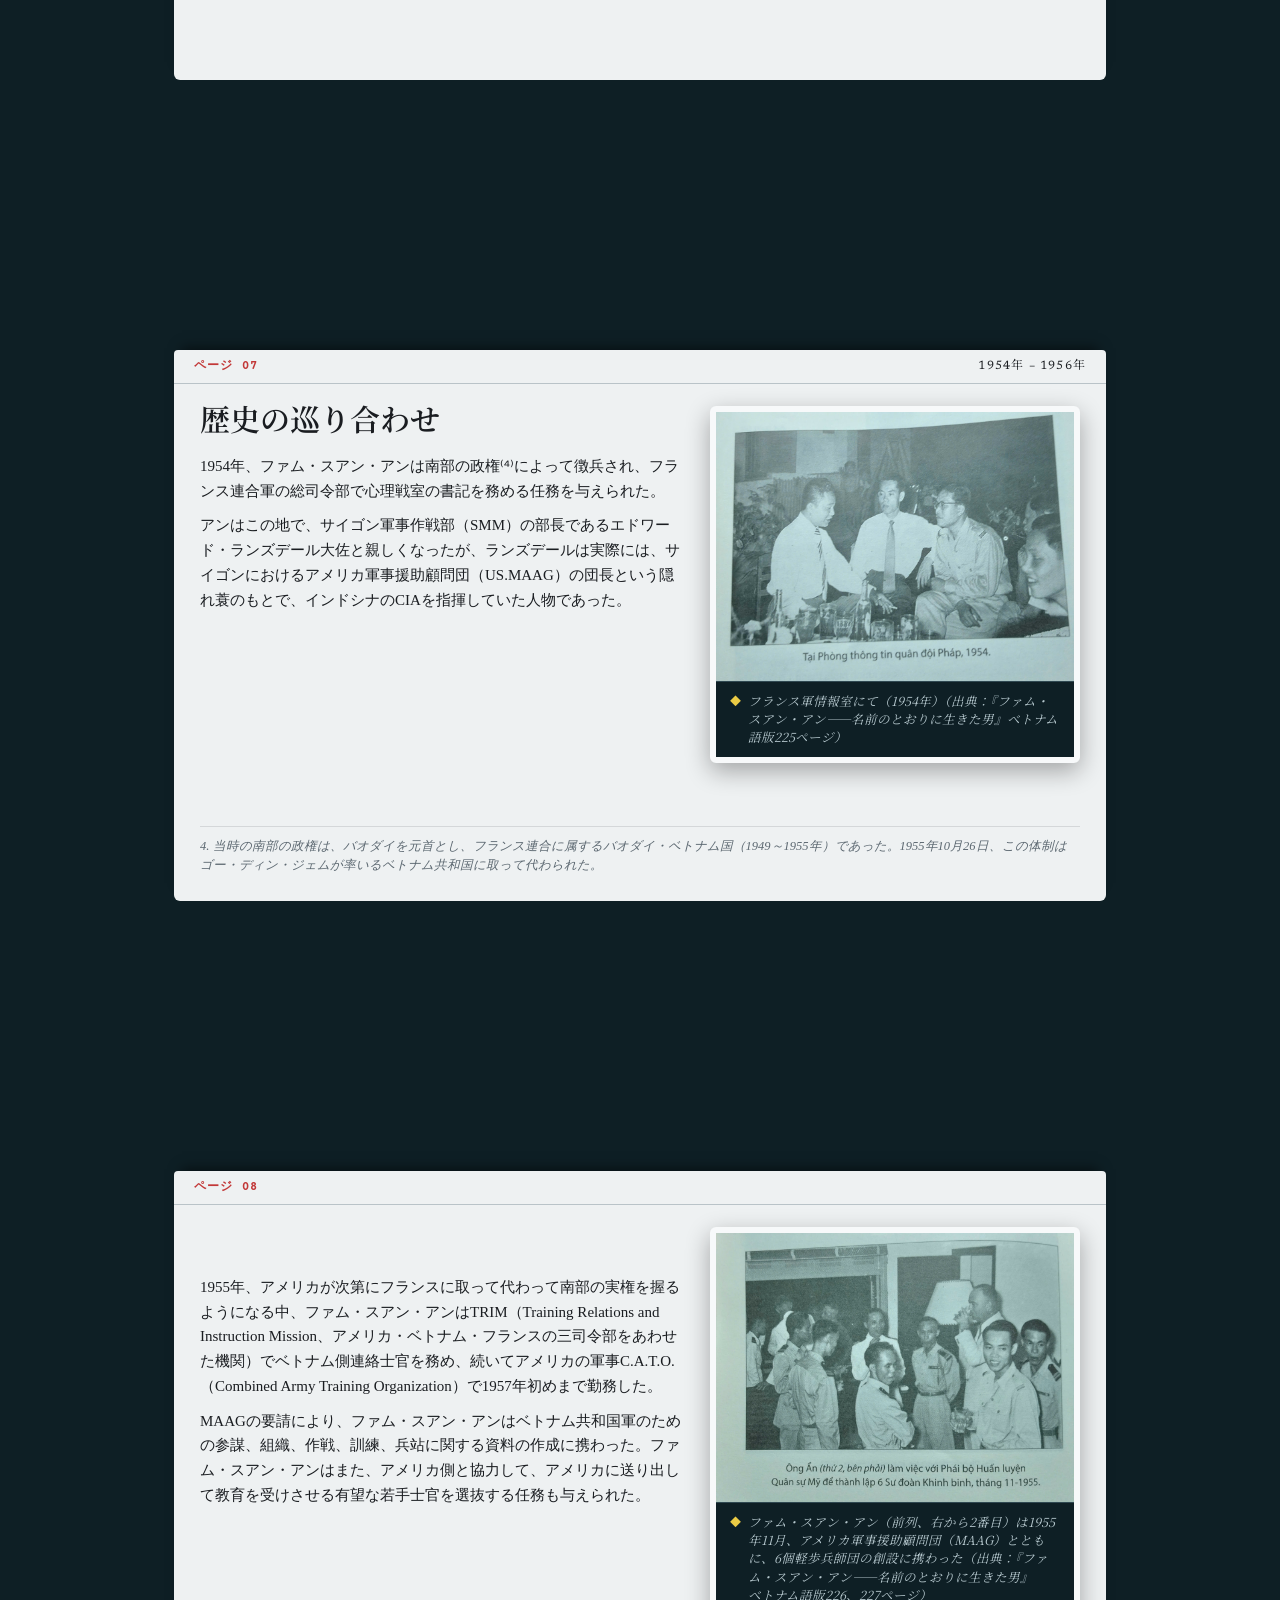
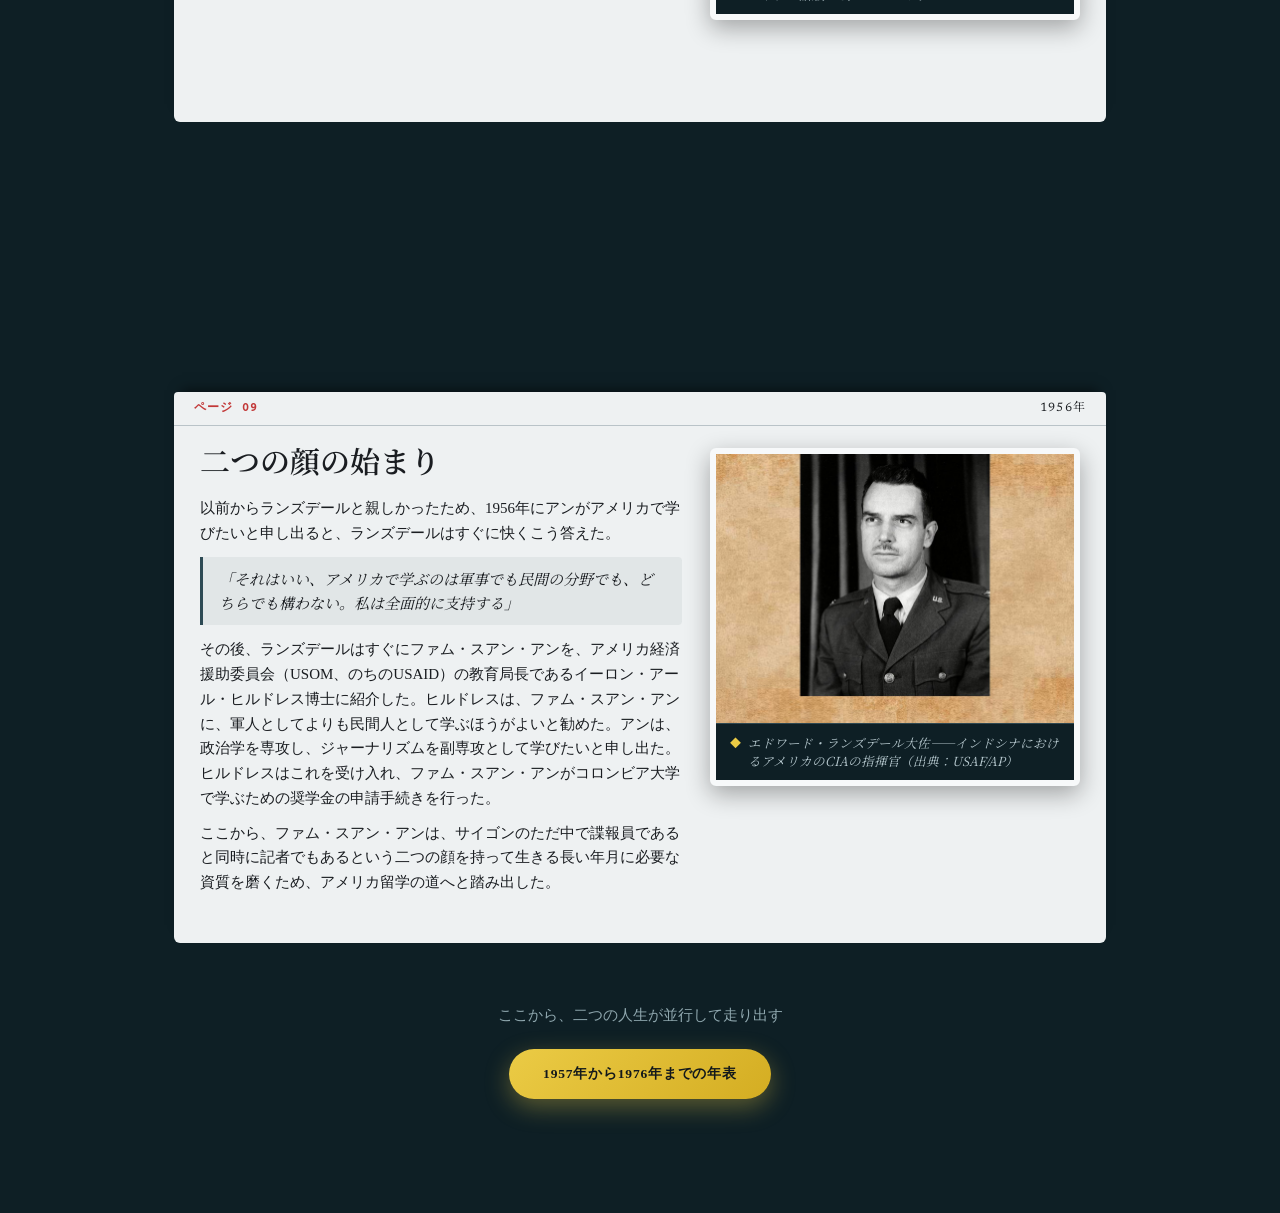
==== commit 4508ffea: "sửa vị trí tltk gtpxa" ====
--- a/bio.html
+++ b/bio.html
@@ -96,7 +96,6 @@
       max-width: 1060px;
       margin: 0 auto;
       padding: 0 5vw 0;
-      padding-left: max(5vw, 108px);
       /* Giữ margin của page cuối bên trong dossier để page cuối kịp dính lên che page trước */
       display: flow-root
     }
@@ -490,6 +489,14 @@
       text-wrap: pretty;
       line-break: strict;
       word-break: normal;
+    }
+
+    /* Riêng cho trang Tiểu sử (bio.html): Kéo nút 参考文献 lại gần cạnh thẻ tab như layout timeline 1957-1976 */
+    #bioPageRefBtn {
+      position: fixed;
+      left: max(20px, calc(50% - 530px + 5vw - 58px));
+      top: 180px;
+      z-index: 95;
     }
   </style>
 </head>
@@ -1030,6 +1037,42 @@
     renderDossier();
     document.documentElement.classList.add('lang-ready');
 
+    // Căn chỉnh nút 参考文献 ở trang Tiểu sử nằm ngay sát bên trái các thẻ tab hồ sơ như layout của timeline 1957-1976
+    function positionBioRefBtn() {
+      const btn = document.getElementById('bioPageRefBtn');
+      const page = document.querySelector('.page') || document.querySelector('.dossier');
+      if (!btn || !page) return;
+
+      const pageRect = page.getBoundingClientRect();
+      const cardLeft = pageRect.left;
+
+      if (window.innerWidth > 1024) {
+        if (cardLeft >= 80) {
+          // Đặt tâm nút cách mép trái của tab hồ sơ khoảng 54px để có khoảng cách ~26px thoáng đẹp hệt như timeline
+          const centerPos = Math.max(45, cardLeft - 54);
+          btn.style.left = centerPos + 'px';
+          btn.style.transform = 'translateX(-50%)';
+          btn.style.top = '180px';
+          btn.style.bottom = 'auto';
+        } else {
+          btn.style.left = '20px';
+          btn.style.bottom = '24px';
+          btn.style.top = 'auto';
+          btn.style.transform = 'none';
+        }
+      } else {
+        btn.style.left = '20px';
+        btn.style.bottom = '24px';
+        btn.style.top = 'auto';
+        btn.style.transform = 'none';
+      }
+    }
+
+    window.addEventListener('resize', positionBioRefBtn);
+    window.addEventListener('load', positionBioRefBtn);
+    positionBioRefBtn();
+    setTimeout(positionBioRefBtn, 150);
+
     // Kết nối nút Nguồn nổi trang Tiểu sử
     const bioRefBtn = document.getElementById('bioPageRefBtn');
     if (bioRefBtn) {
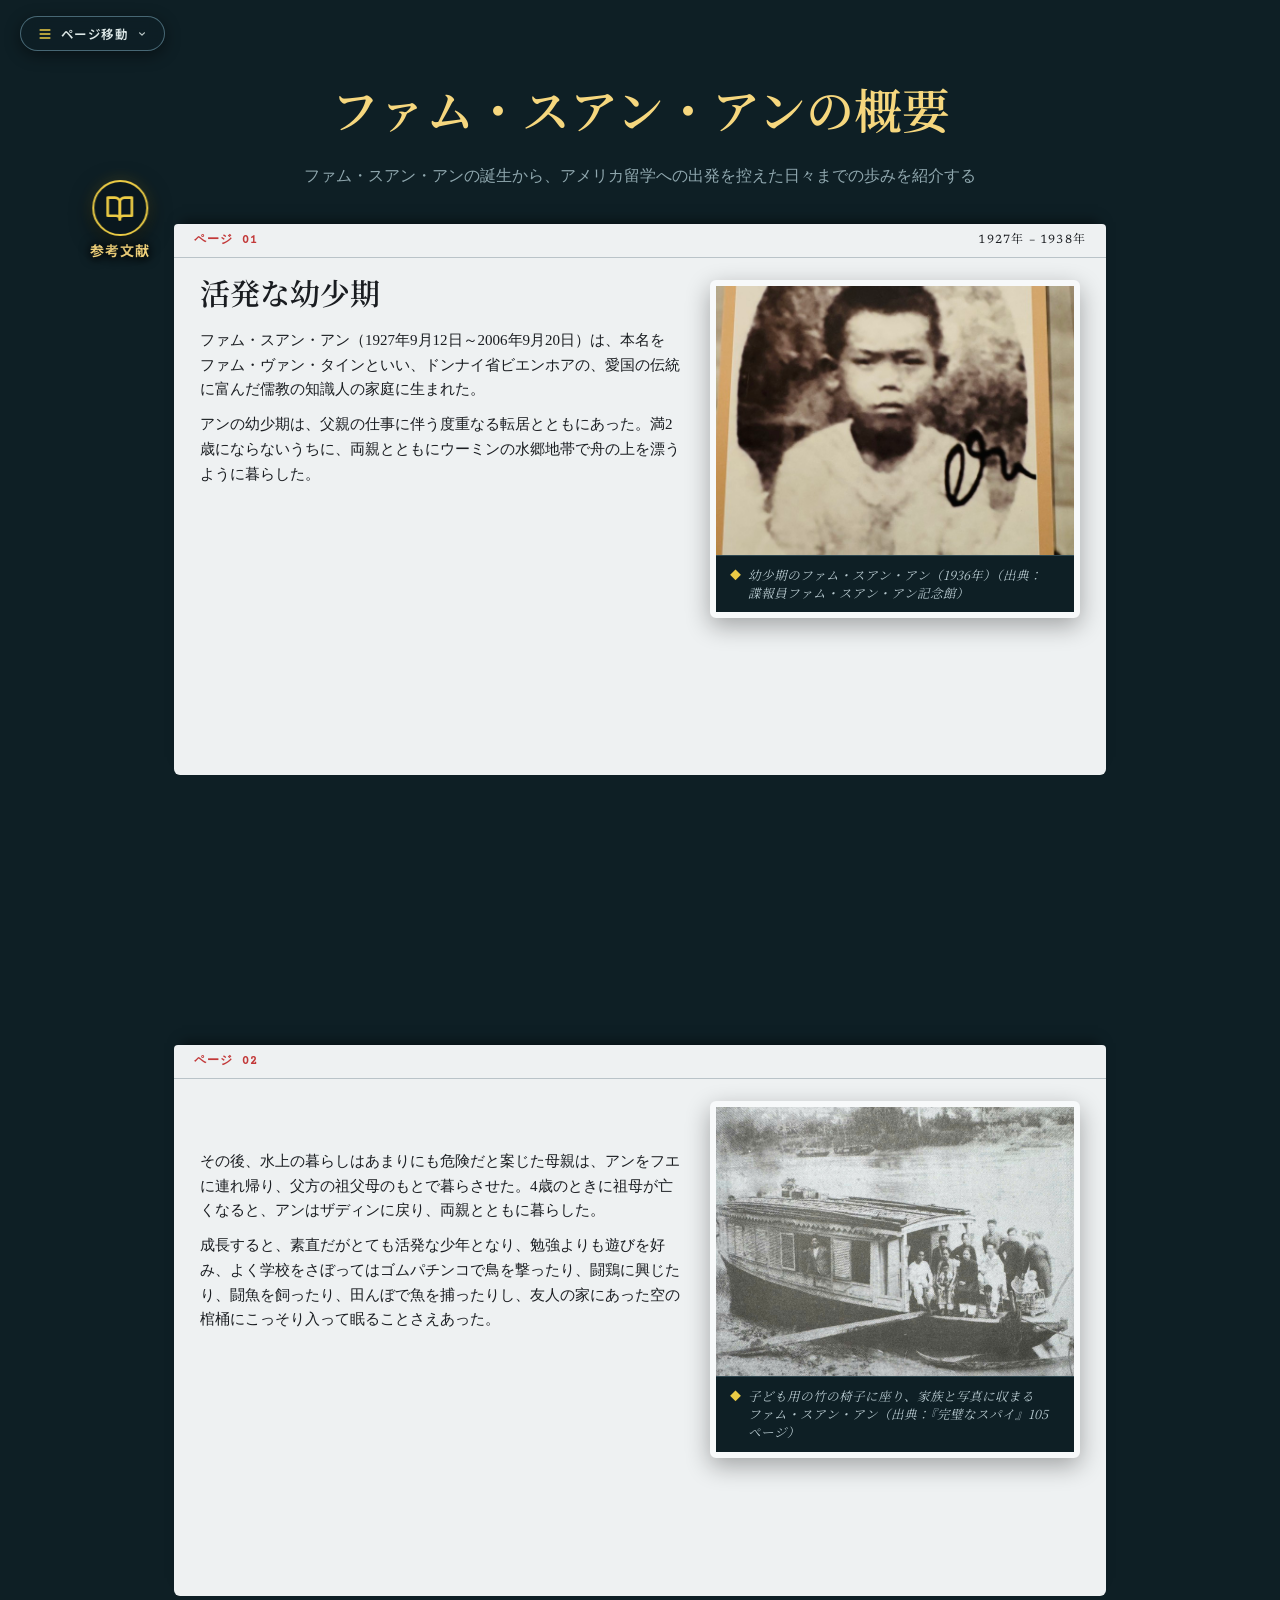
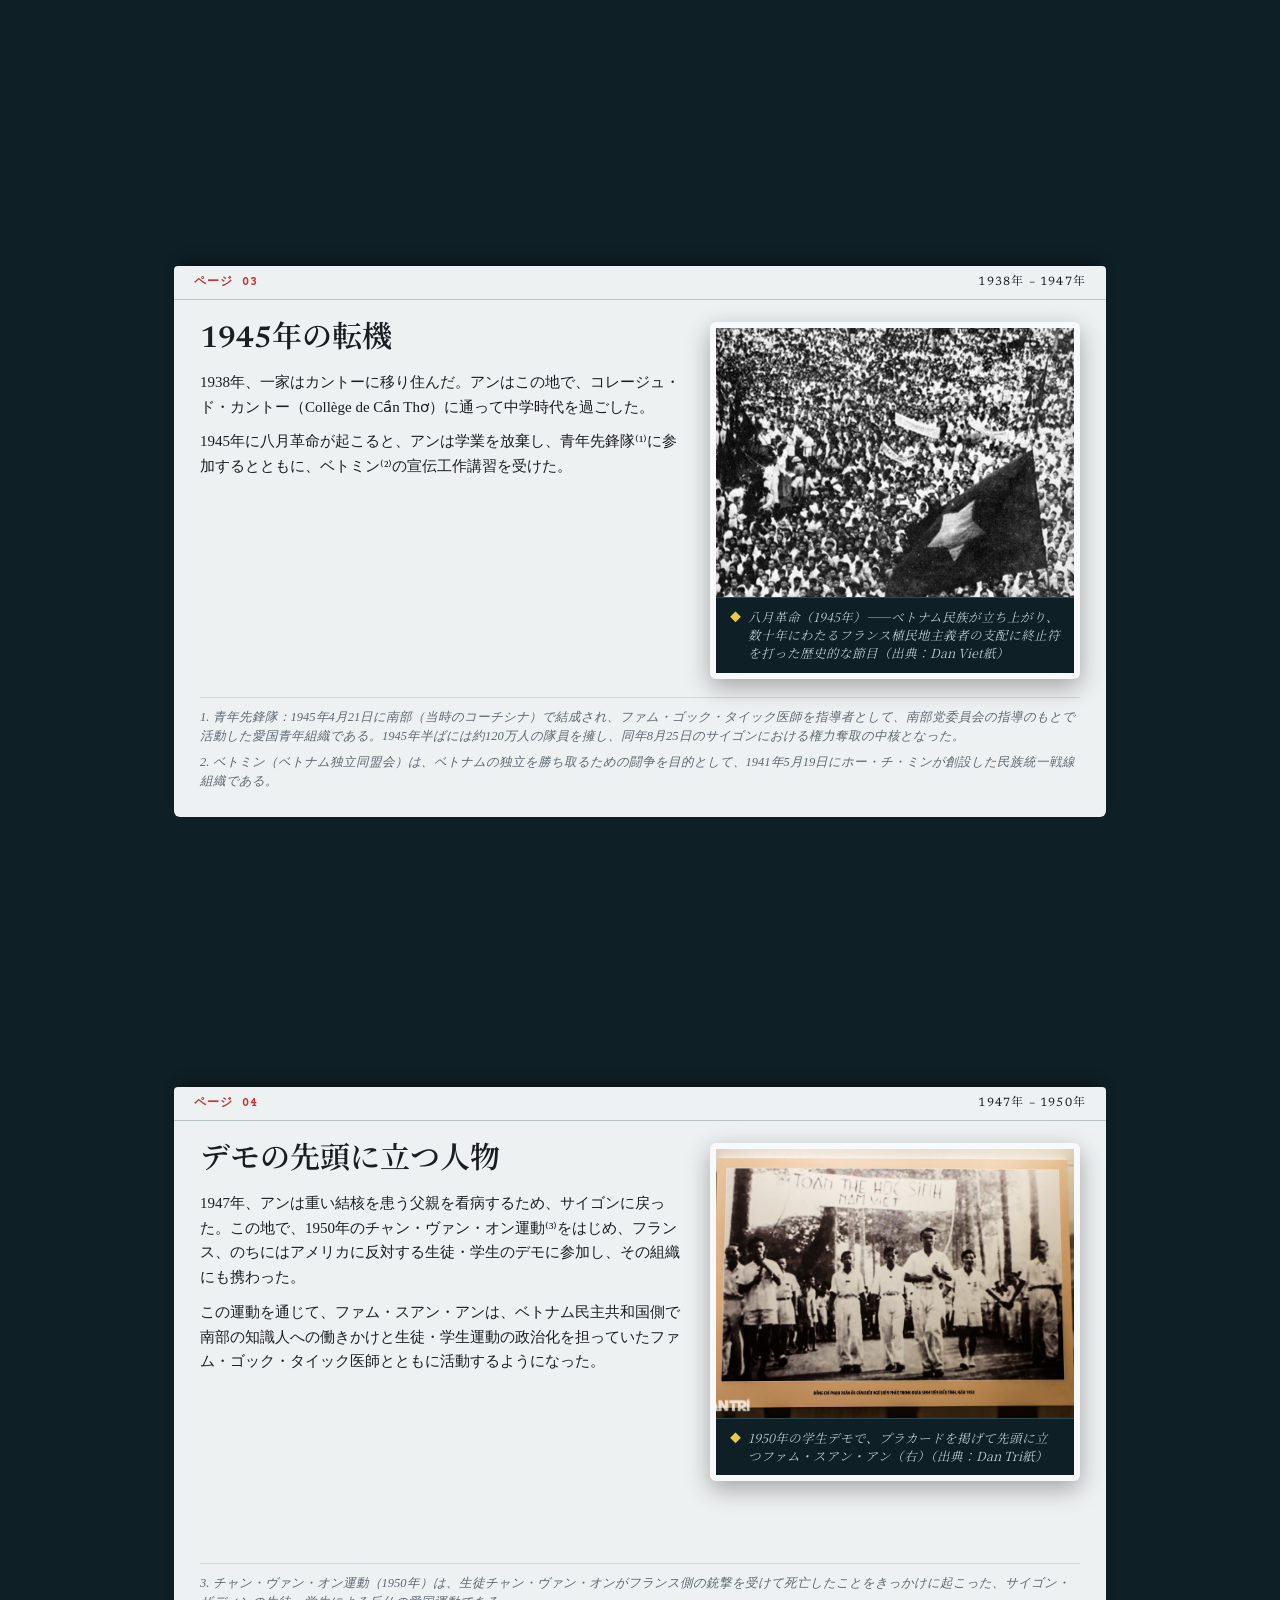
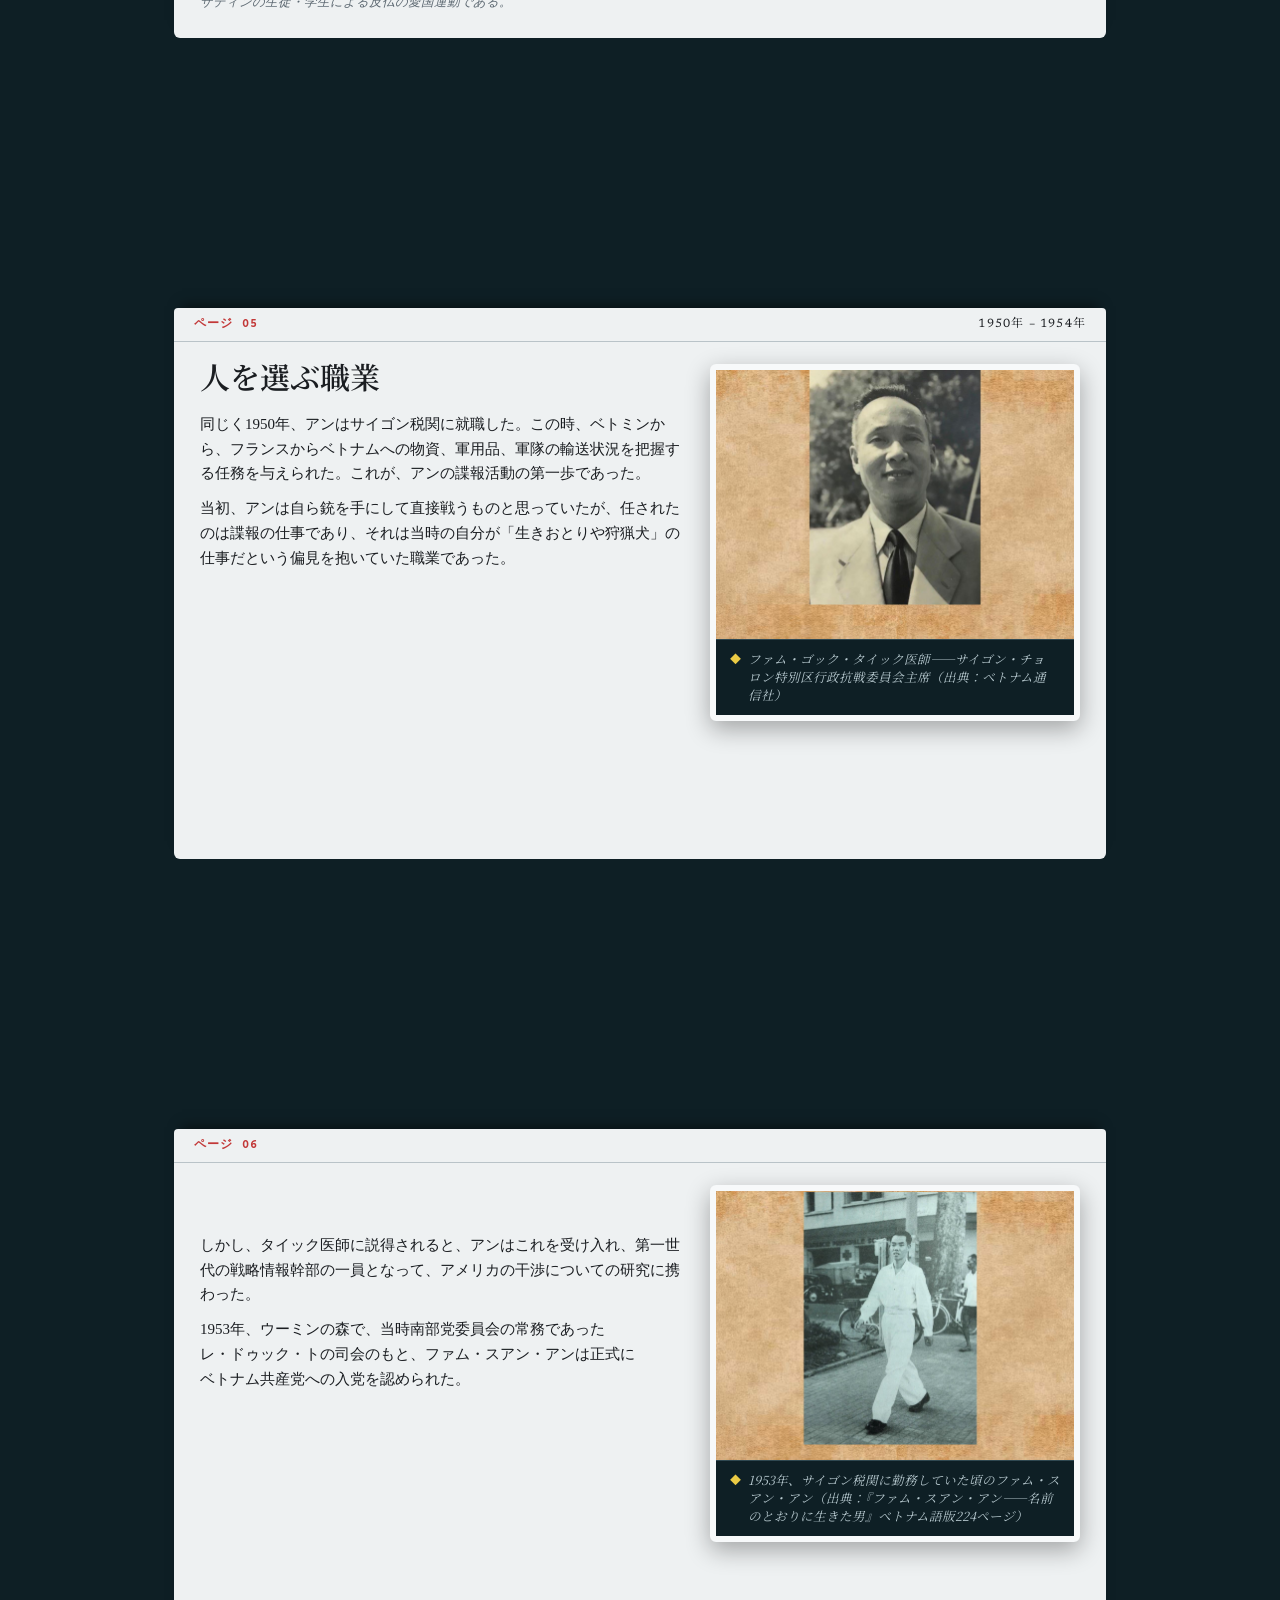
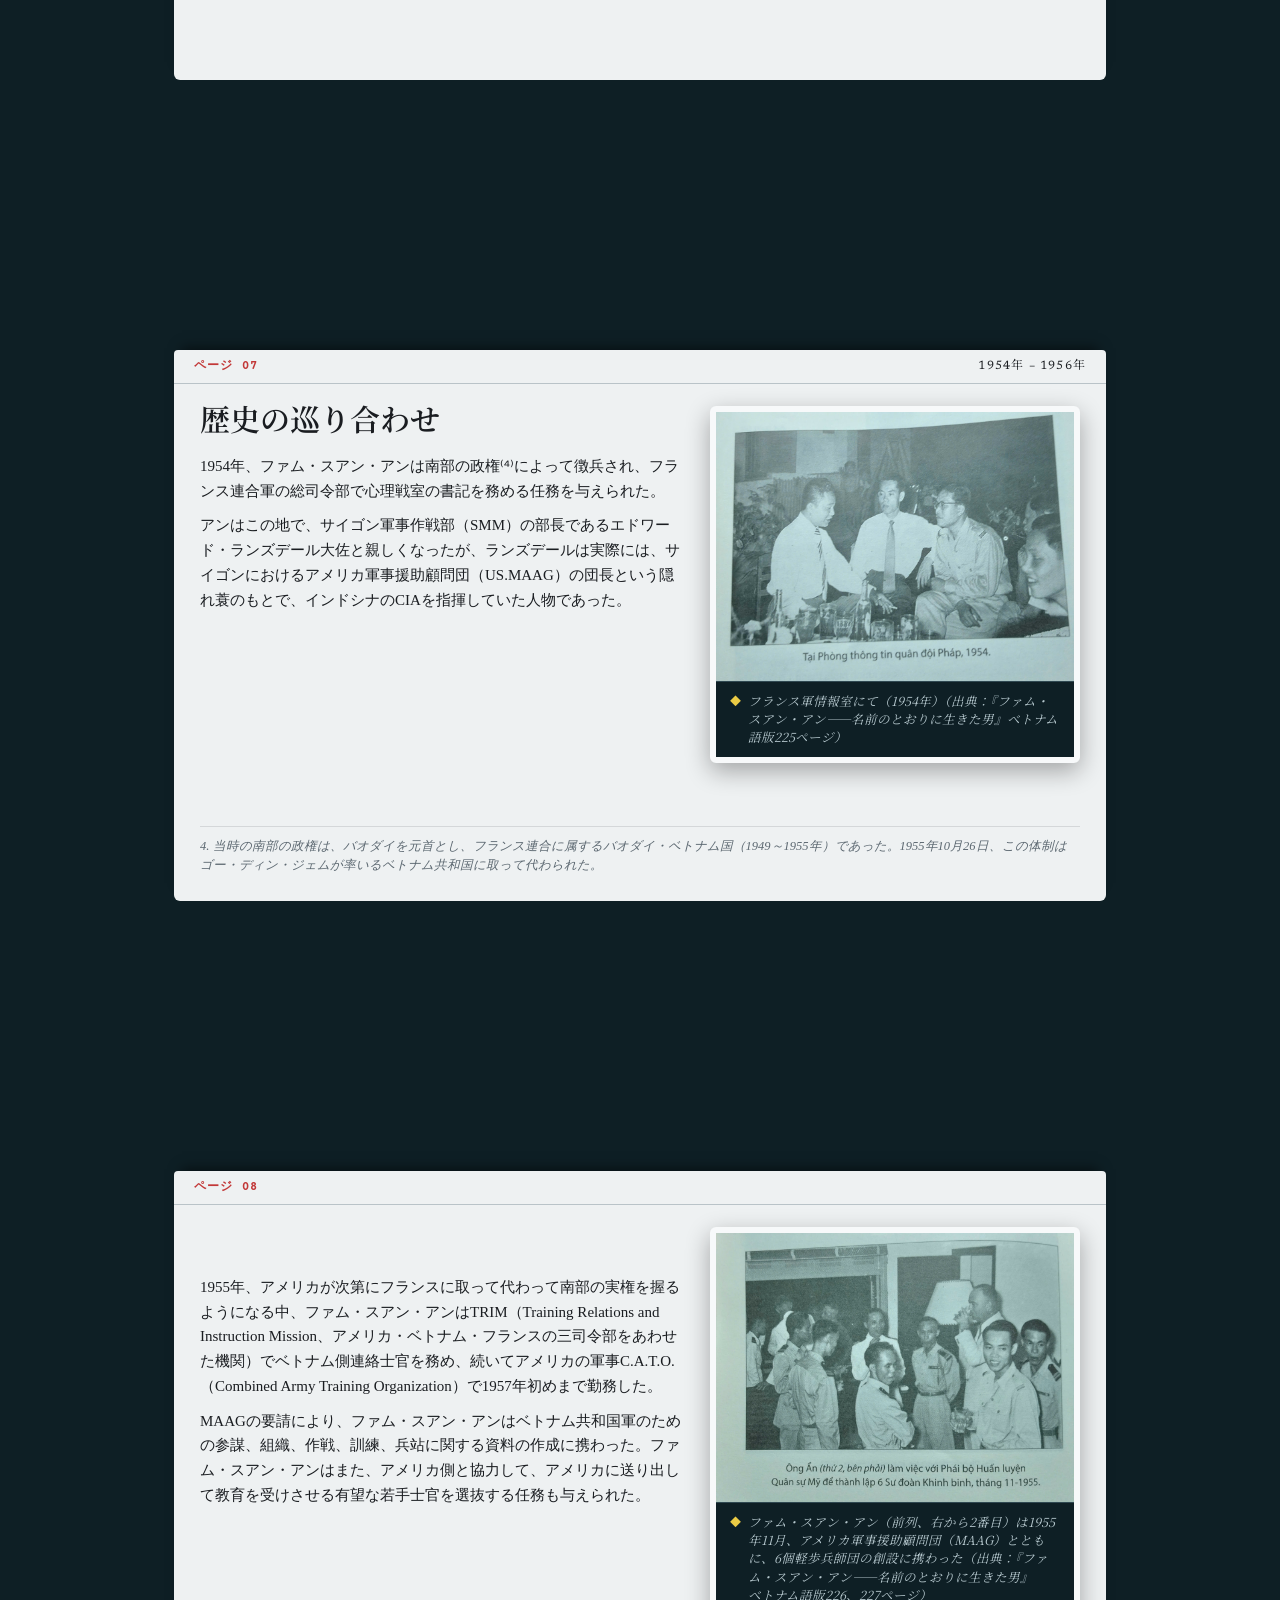
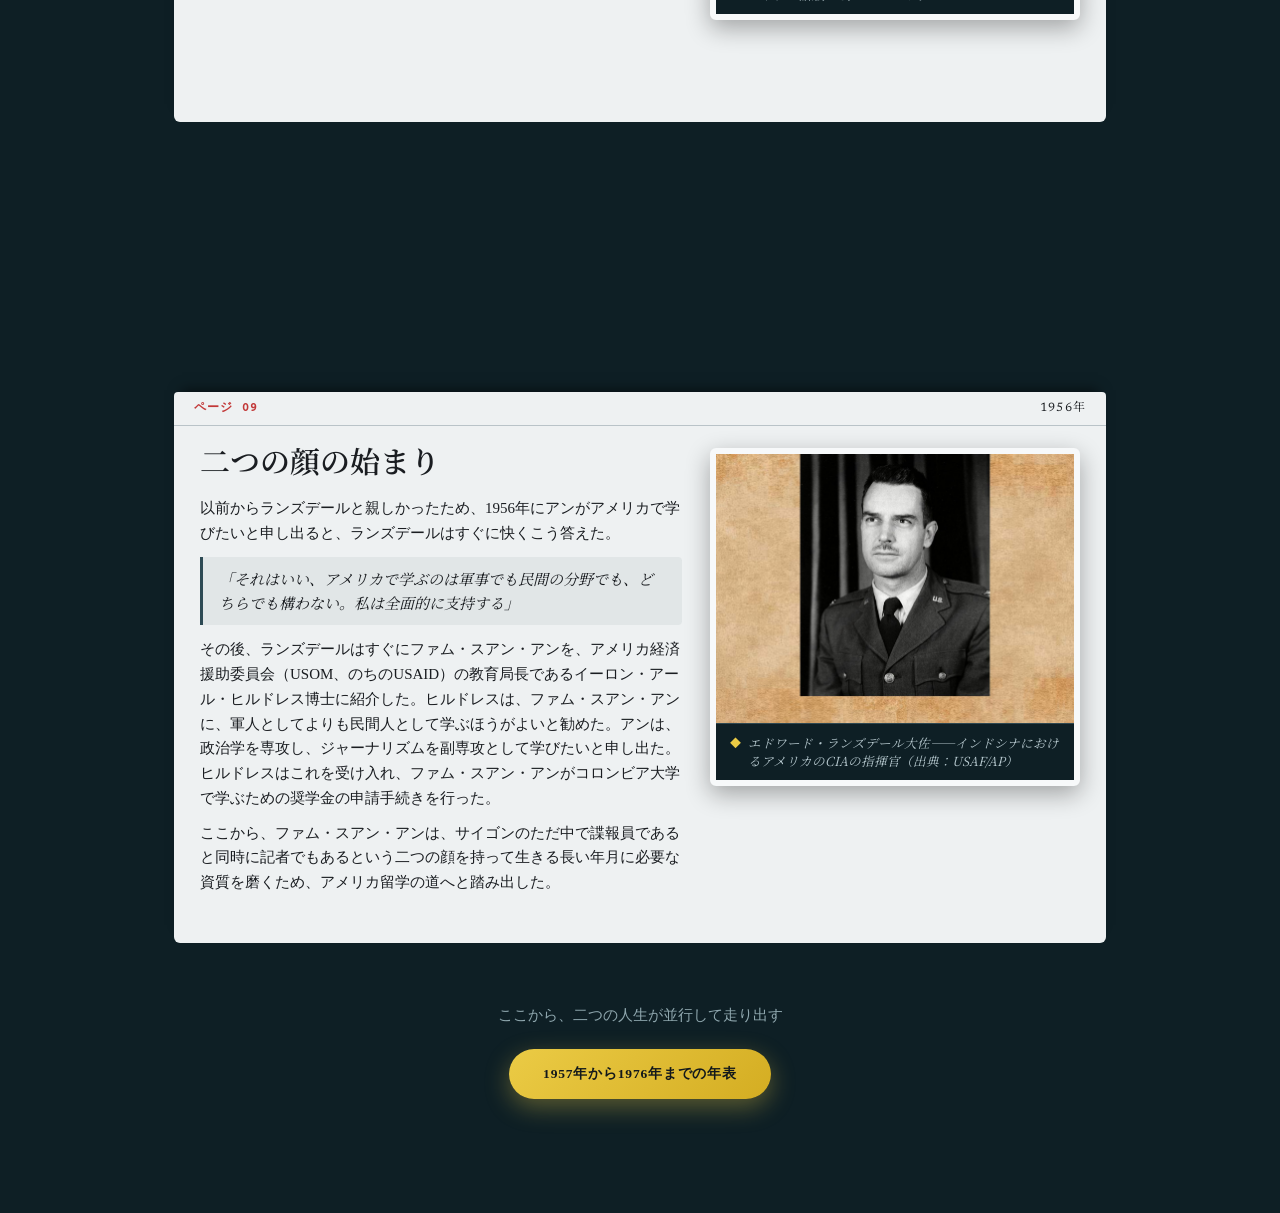
==== commit 40e0bc7c: "sửa nhảy chữ tiếng Việt" ====
--- a/bio.html
+++ b/bio.html
@@ -512,7 +512,7 @@
           d="M3 5a1 1 0 011-1h12a1 1 0 110 2H4a1 1 0 01-1-1zm0 5a1 1 0 011-1h12a1 1 0 110 2H4a1 1 0 01-1-1zm0 5a1 1 0 011-1h12a1 1 0 110 2H4a1 1 0 01-1-1z"
           clip-rule="evenodd"></path>
       </svg>
-      <span class="page-nav-label" id="pageNavLabel">Chuyển trang</span>
+      <span class="page-nav-label" id="pageNavLabel">ページ移動</span>
       <svg class="page-nav-arrow" viewBox="0 0 20 20" fill="currentColor" width="12" height="12" aria-hidden="true">
         <path fill-rule="evenodd"
           d="M5.293 7.293a1 1 0 011.414 0L10 10.586l3.293-3.293a1 1 0 111.414 1.414l-4 4a1 1 0 01-1.414 0l-4-4a1 1 0 010-1.414z"
@@ -521,38 +521,32 @@
     </button>
     <div class="page-nav-menu" id="pageNavMenu" role="menu">
       <div class="page-nav-header">
-        <span class="page-nav-header-title" id="pageNavHeaderTitle">DANH MỤC TRANG</span>
+        <span class="page-nav-header-title" id="pageNavHeaderTitle">ページ一覧</span>
       </div>
       <a href="index.html" class="page-nav-item" data-page="intro" role="menuitem">
         <span class="page-nav-item-icon">📖</span>
-        <span class="page-nav-item-text" data-vi="1. Giới thiệu đề tài" data-ja="1. テーマの紹介">1. Giới thiệu đề
-          tài</span>
-        <span class="page-nav-curr-tag" data-vi="Đang xem" data-ja="表示中">Đang xem</span>
+        <span class="page-nav-item-text" data-vi="1. Giới thiệu đề tài" data-ja="1. テーマの紹介">1. テーマの紹介</span>
+        <span class="page-nav-curr-tag" data-vi="Đang xem" data-ja="表示中">表示中</span>
       </a>
       <a href="context.html" class="page-nav-item" data-page="context" role="menuitem">
         <span class="page-nav-item-icon">⏳</span>
-        <span class="page-nav-item-text" data-vi="2. Bối cảnh lịch sử" data-ja="2. 歴史的背景">2. Bối cảnh lịch sử</span>
-        <span class="page-nav-curr-tag" data-vi="Đang xem" data-ja="表示中">Đang xem</span>
+        <span class="page-nav-item-text" data-vi="2. Bối cảnh lịch sử" data-ja="2. 歴史的背景">2. 歴史的背景</span>
+        <span class="page-nav-curr-tag" data-vi="Đang xem" data-ja="表示中">表示中</span>
       </a>
       <a href="bio.html" class="page-nav-item active" data-page="bio" role="menuitem">
         <span class="page-nav-item-icon">👤</span>
-        <span class="page-nav-item-text" data-vi="3. Tiểu sử (Trước 1957)" data-ja="3. 経歴（1957年以前）">3. Tiểu sử (Trước
-          1957)</span>
-        <span class="page-nav-curr-tag" data-vi="Đang xem" data-ja="表示中">Đang xem</span>
+        <span class="page-nav-item-text" data-vi="3. Tiểu sử (Trước 1957)" data-ja="3. 経歴（1957年以前）">3. 経歴（1957年以前）</span>
+        <span class="page-nav-curr-tag" data-vi="Đang xem" data-ja="表示中">表示中</span>
       </a>
       <a href="timeline.html" class="page-nav-item" data-page="timeline" role="menuitem">
         <span class="page-nav-item-icon">⏱️</span>
-        <span class="page-nav-item-text" data-vi="4. Dòng thời gian (1957–1976)" data-ja="4. 年表（1957～1976年）">4.
-          Dòng thời gian (1957–1976)</span>
-        <span class="page-nav-curr-tag" data-vi="Đang xem" data-ja="表示中">Đang xem</span>
+        <span class="page-nav-item-text" data-vi="4. Dòng thời gian (1957–1976)" data-ja="4. 年表（1957～1976年）">4. 年表（1957～1976年）</span>
+        <span class="page-nav-curr-tag" data-vi="Đang xem" data-ja="表示中">表示中</span>
       </a>
       <a href="postwar.html" class="page-nav-item" data-page="postwar" role="menuitem">
         <span class="page-nav-item-icon">🕊️</span>
-        <span class="page-nav-item-text" data-vi="5. Phòng lưu niệm Phạm Xuân Ẩn" data-ja="5. 諜報員ファム・スアン・アン記念館">5.
-          Phòng
-          lưu niệm
-          Phạm Xuân Ẩn</span>
-        <span class="page-nav-curr-tag" data-vi="Đang xem" data-ja="表示中">Đang xem</span>
+        <span class="page-nav-item-text" data-vi="5. Phòng lưu niệm Phạm Xuân Ẩn" data-ja="5. 諜報員ファム・スアン・アン記念館">5. 諜報員ファム・スアン・アン記念館</span>
+        <span class="page-nav-curr-tag" data-vi="Đang xem" data-ja="表示中">表示中</span>
       </a>
     </div>
   </nav>
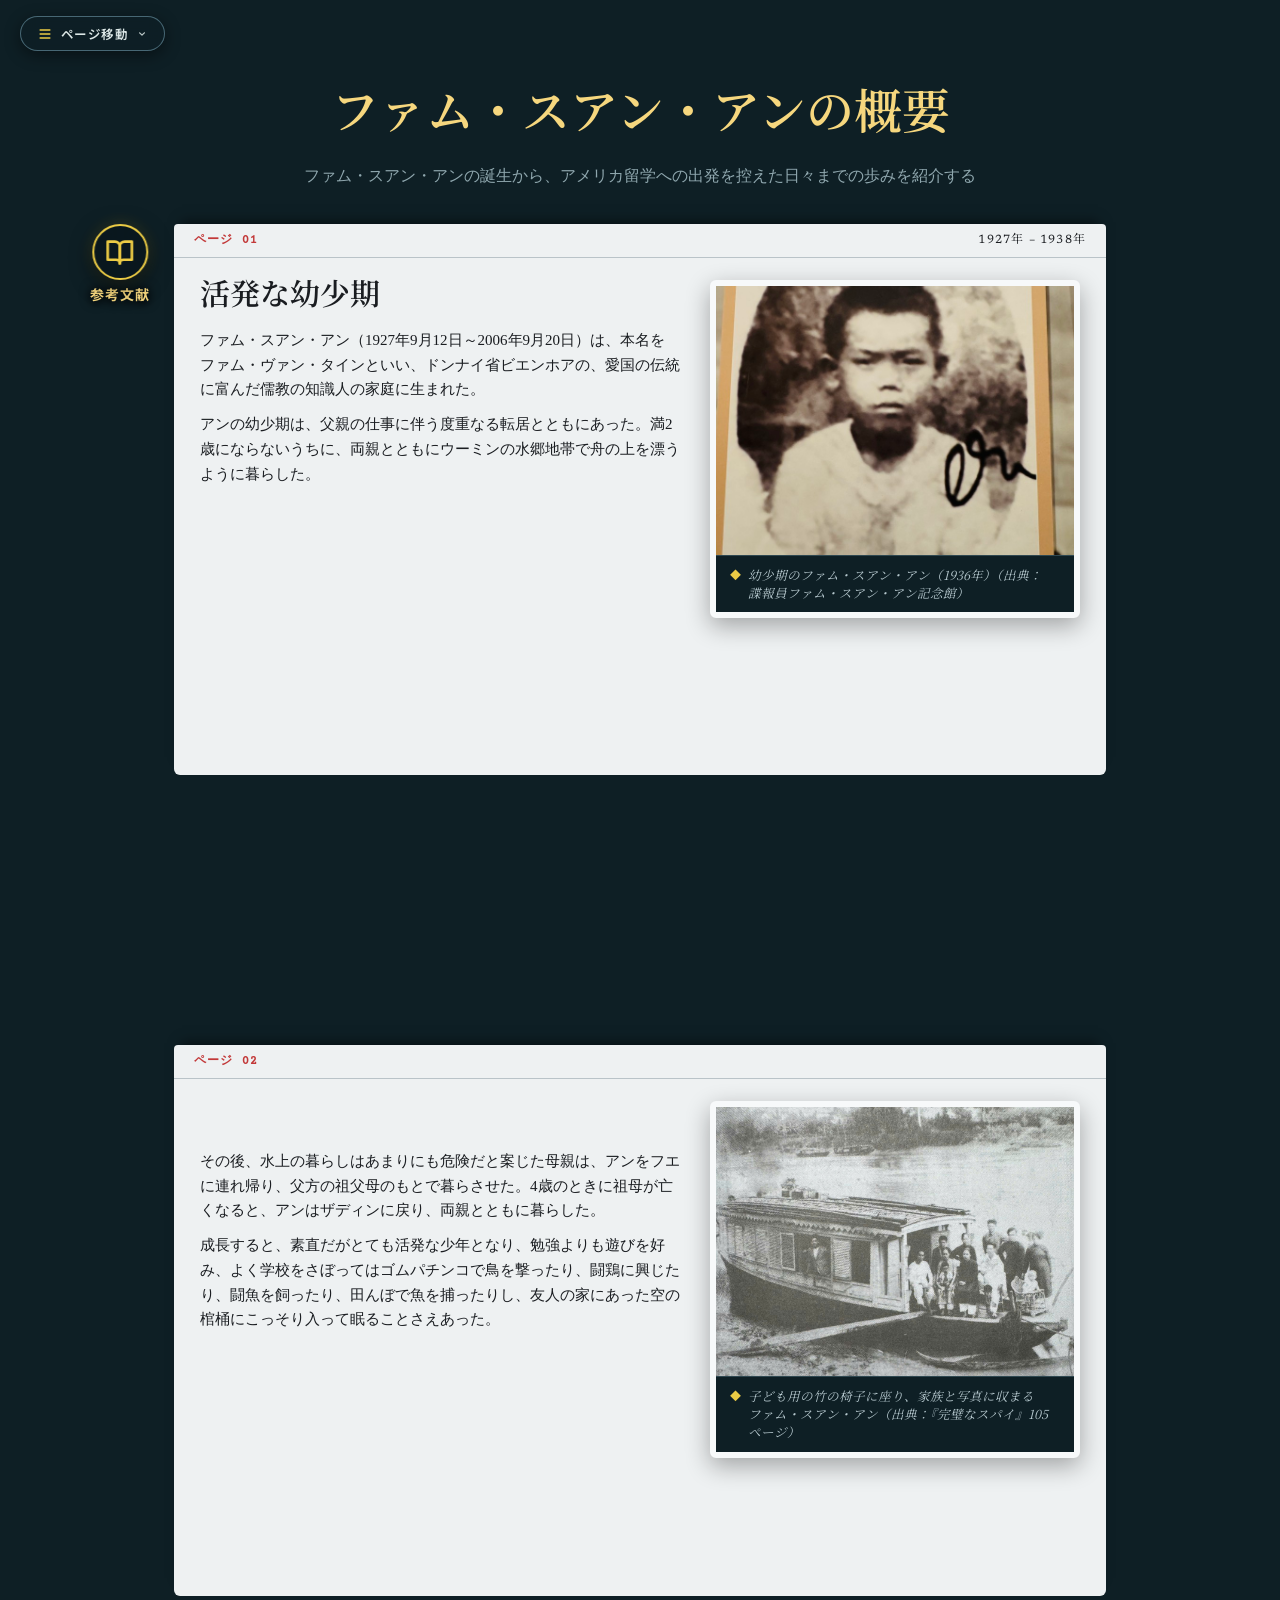
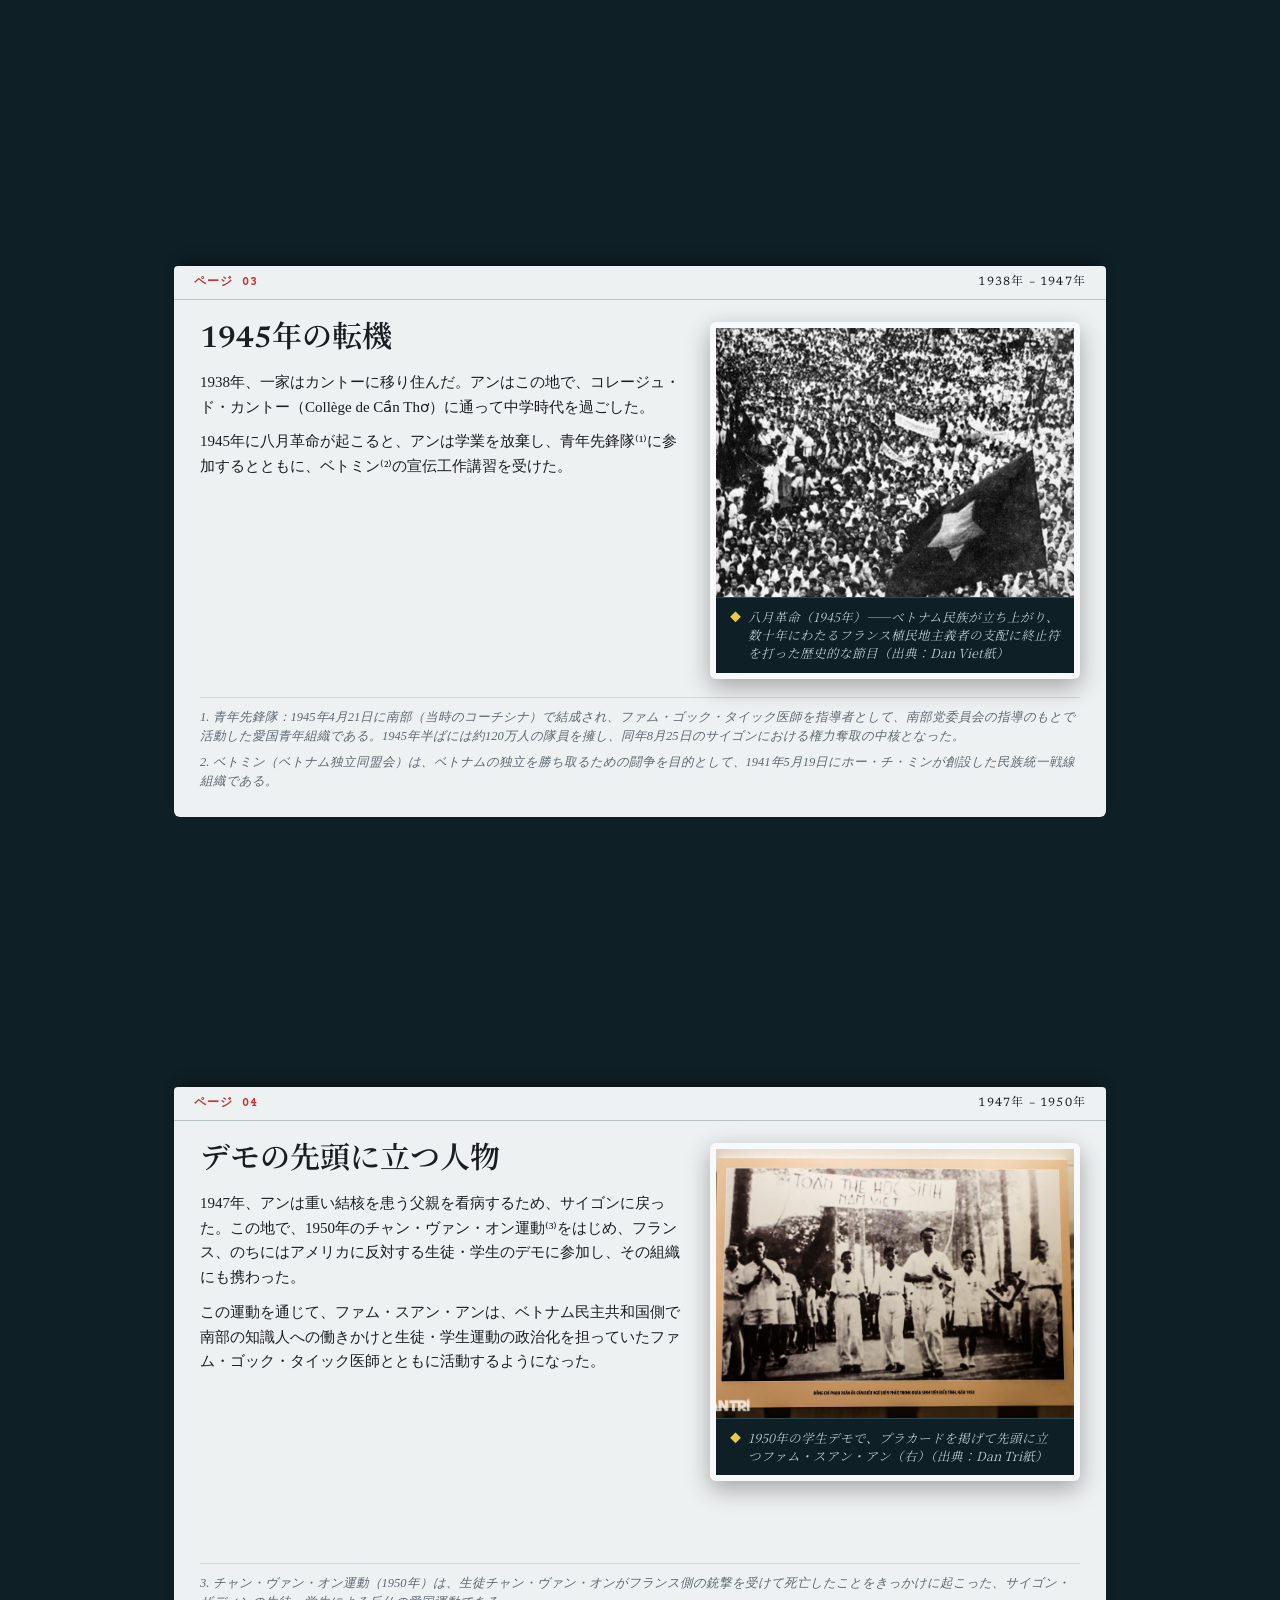
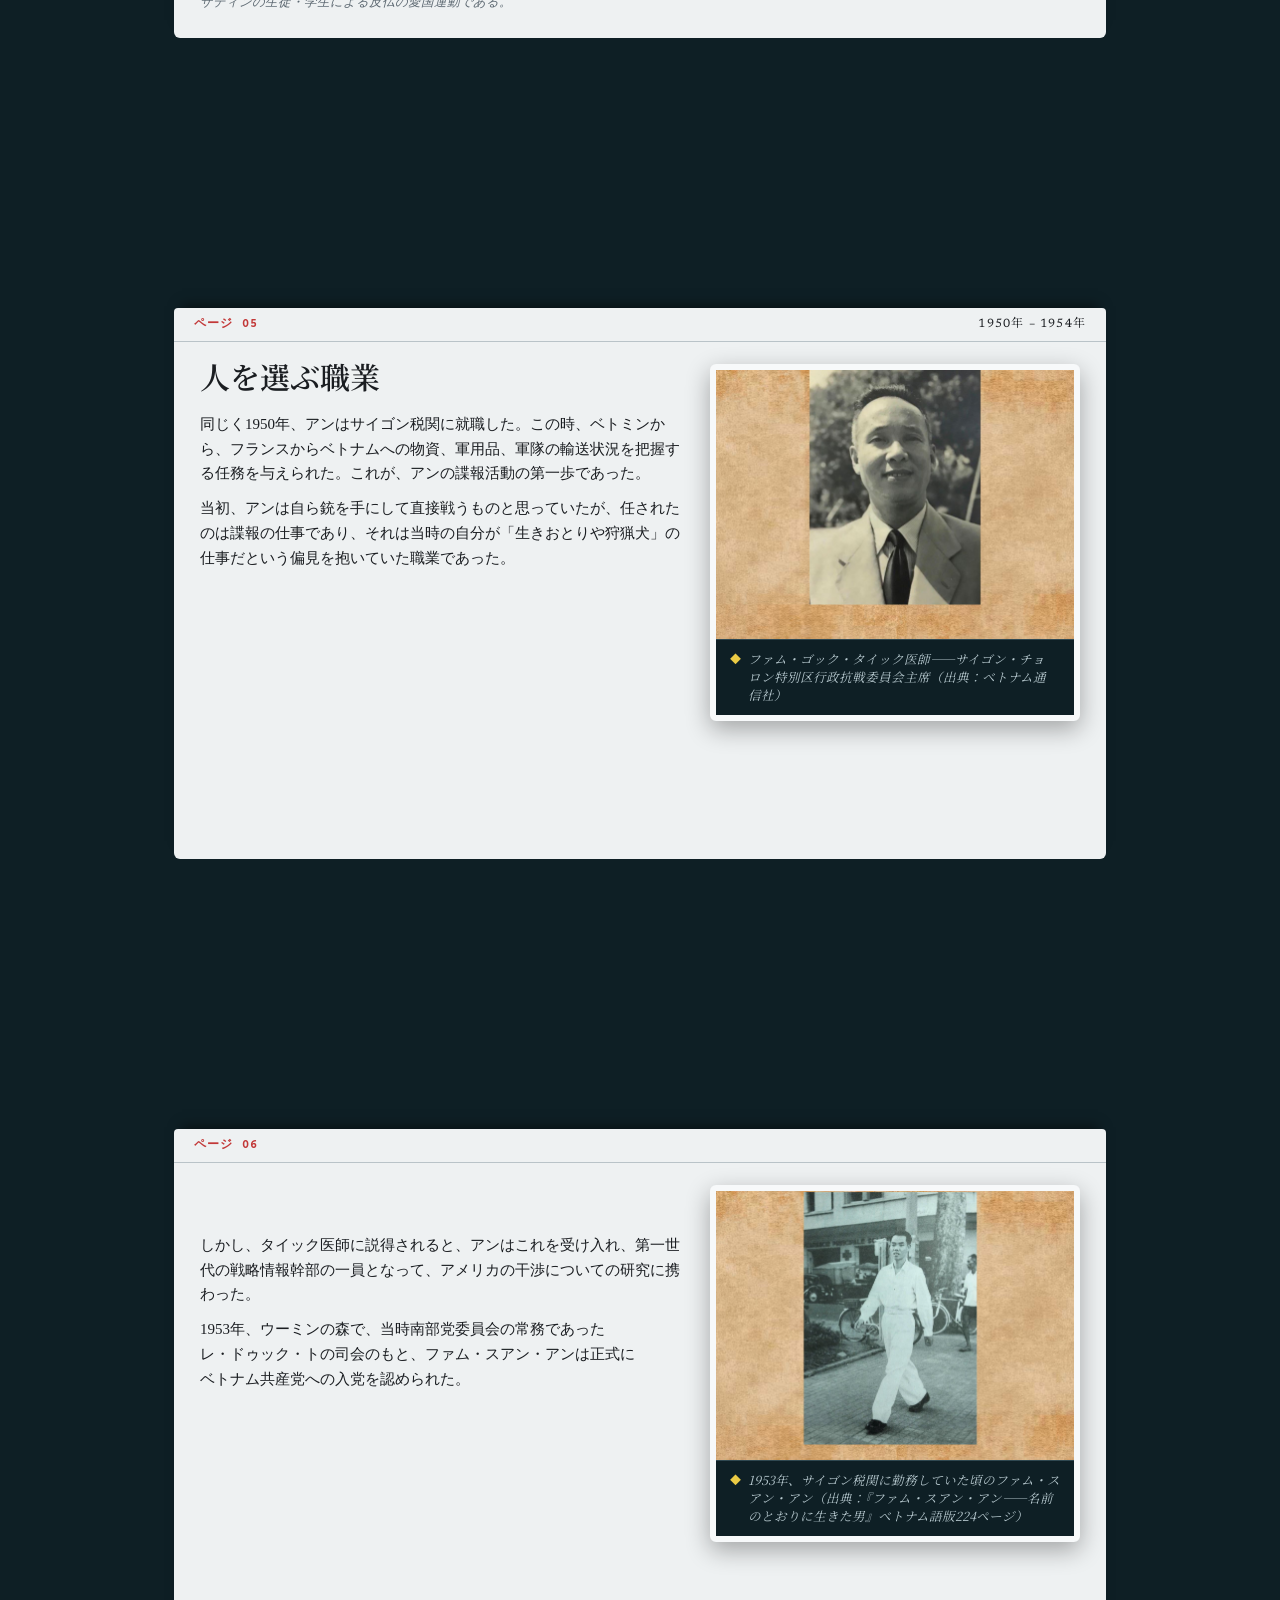
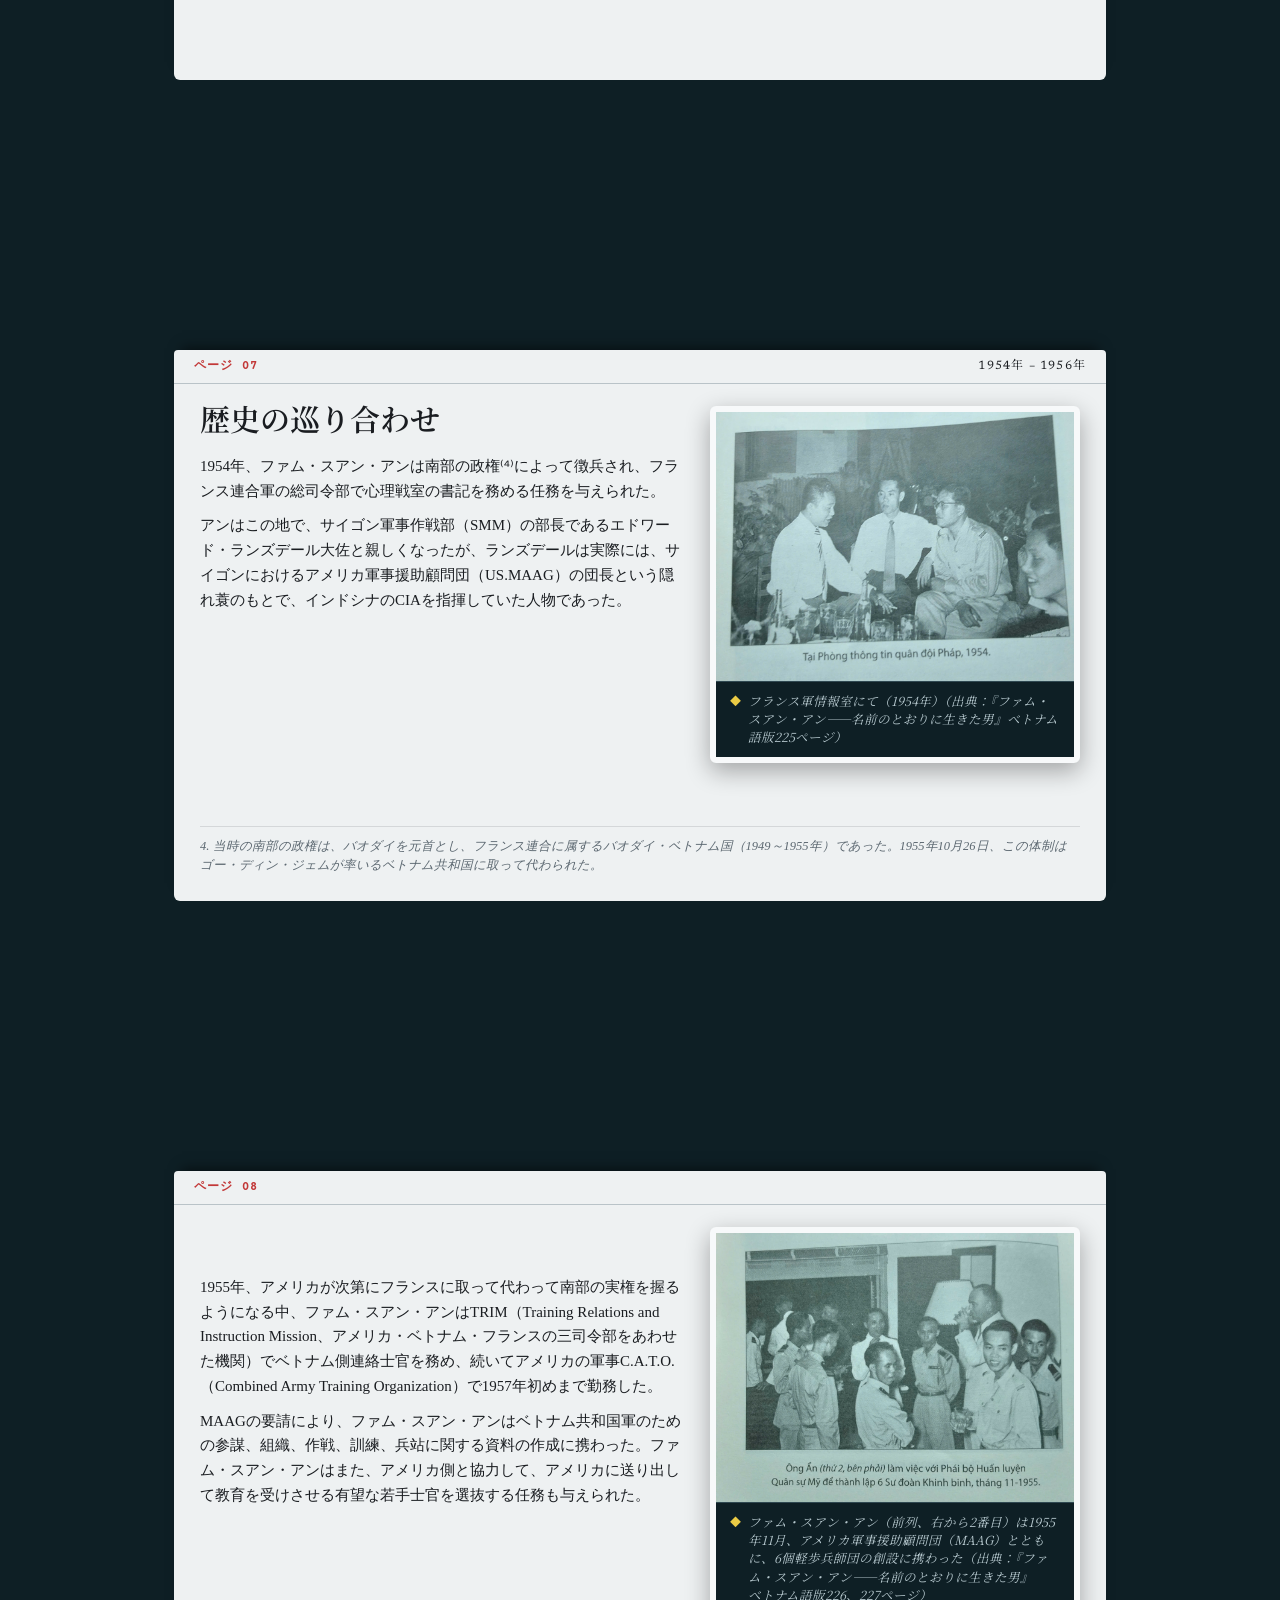
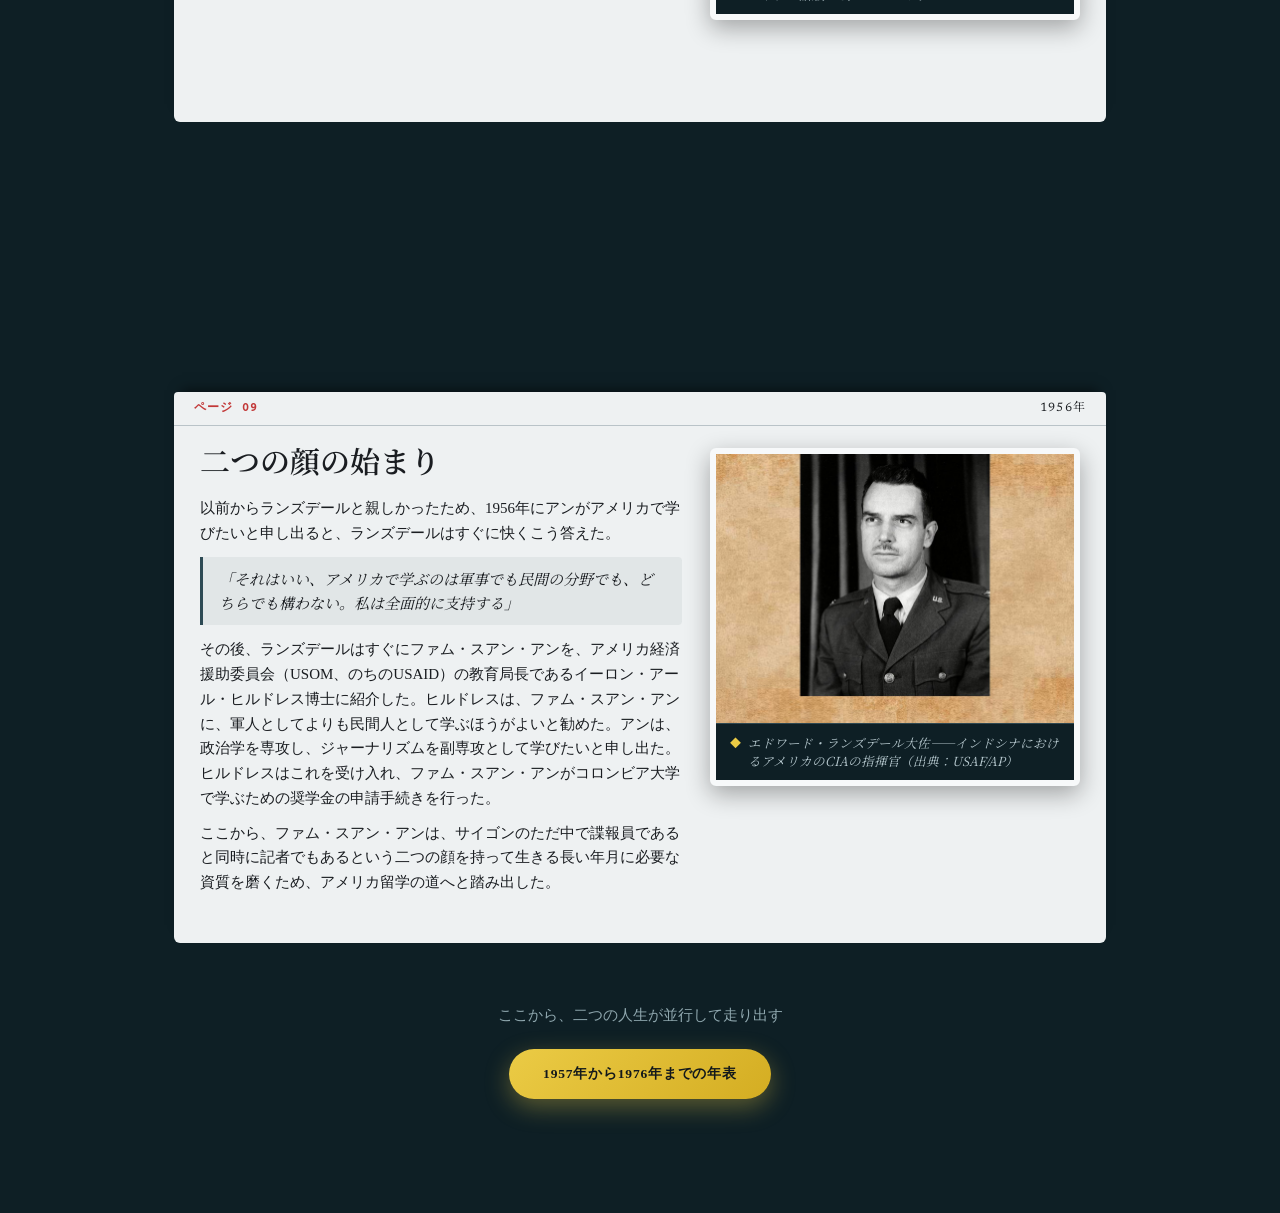
==== commit 02fd579f: "sửa vị trí tltk gtpxa không chờm" ====
--- a/bio.html
+++ b/bio.html
@@ -495,7 +495,7 @@
     #bioPageRefBtn {
       position: fixed;
       left: max(20px, calc(50% - 530px + 5vw - 58px));
-      top: 180px;
+      top: 260px;
       z-index: 95;
     }
   </style>
@@ -1031,8 +1031,10 @@
     renderDossier();
     document.documentElement.classList.add('lang-ready');
 
-    // Căn chỉnh nút 参考文献 ở trang Tiểu sử nằm ngay sát bên trái các thẻ tab hồ sơ như layout của timeline 1957-1976
+    // Căn chỉnh nút 参考文献 ở trang Tiểu sử: bắt đầu ngang cùng khung với Tab 1 và nằm sát cạnh trái thẻ hồ sơ như timeline 1957-1976
+    let isBioTicking = false;
     function positionBioRefBtn() {
+      isBioTicking = false;
       const btn = document.getElementById('bioPageRefBtn');
       const page = document.querySelector('.page') || document.querySelector('.dossier');
       if (!btn || !page) return;
@@ -1042,11 +1044,15 @@
 
       if (window.innerWidth > 1024) {
         if (cardLeft >= 80) {
-          // Đặt tâm nút cách mép trái của tab hồ sơ khoảng 54px để có khoảng cách ~26px thoáng đẹp hệt như timeline
+          // Căn ngang: Đặt tâm nút cách mép trái của tab hồ sơ khoảng 54px để có khoảng cách ~26px hệt như timeline
           const centerPos = Math.max(45, cardLeft - 54);
           btn.style.left = centerPos + 'px';
           btn.style.transform = 'translateX(-50%)';
-          btn.style.top = '180px';
+
+          // Căn dọc: Bắt đầu ngang cùng khung với Tab 1 (thay vì bị chờm lên trên cao)
+          // Khi người xem cuộn trang, nút đi cùng Tab 1 và neo ở vị trí quan sát tối ưu (top >= 90px)
+          const targetTop = Math.max(90, Math.round(pageRect.top));
+          btn.style.top = targetTop + 'px';
           btn.style.bottom = 'auto';
         } else {
           btn.style.left = '20px';
@@ -1062,7 +1068,20 @@
       }
     }
 
-    window.addEventListener('resize', positionBioRefBtn);
+    window.addEventListener('scroll', () => {
+      if (!isBioTicking) {
+        requestAnimationFrame(positionBioRefBtn);
+        isBioTicking = true;
+      }
+    }, { passive: true });
+
+    window.addEventListener('resize', () => {
+      if (!isBioTicking) {
+        requestAnimationFrame(positionBioRefBtn);
+        isBioTicking = true;
+      }
+    });
+
     window.addEventListener('load', positionBioRefBtn);
     positionBioRefBtn();
     setTimeout(positionBioRefBtn, 150);
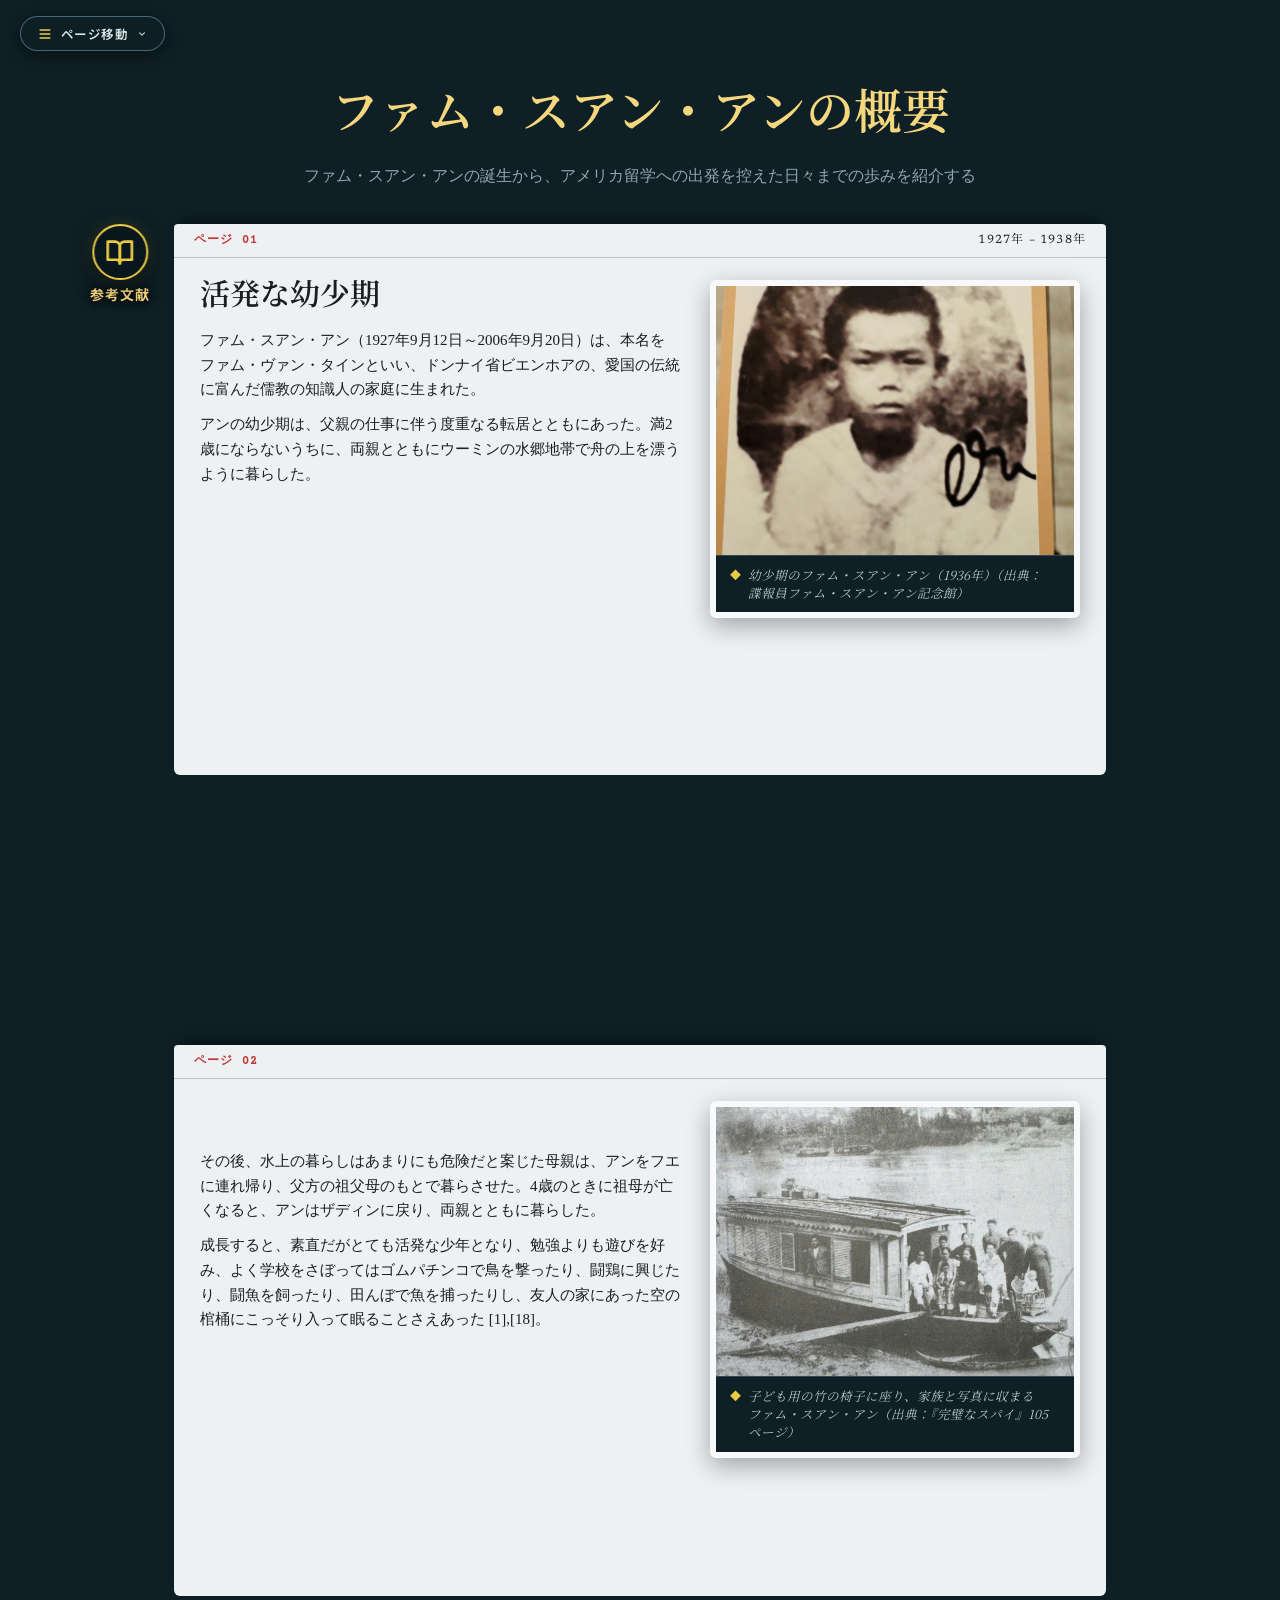
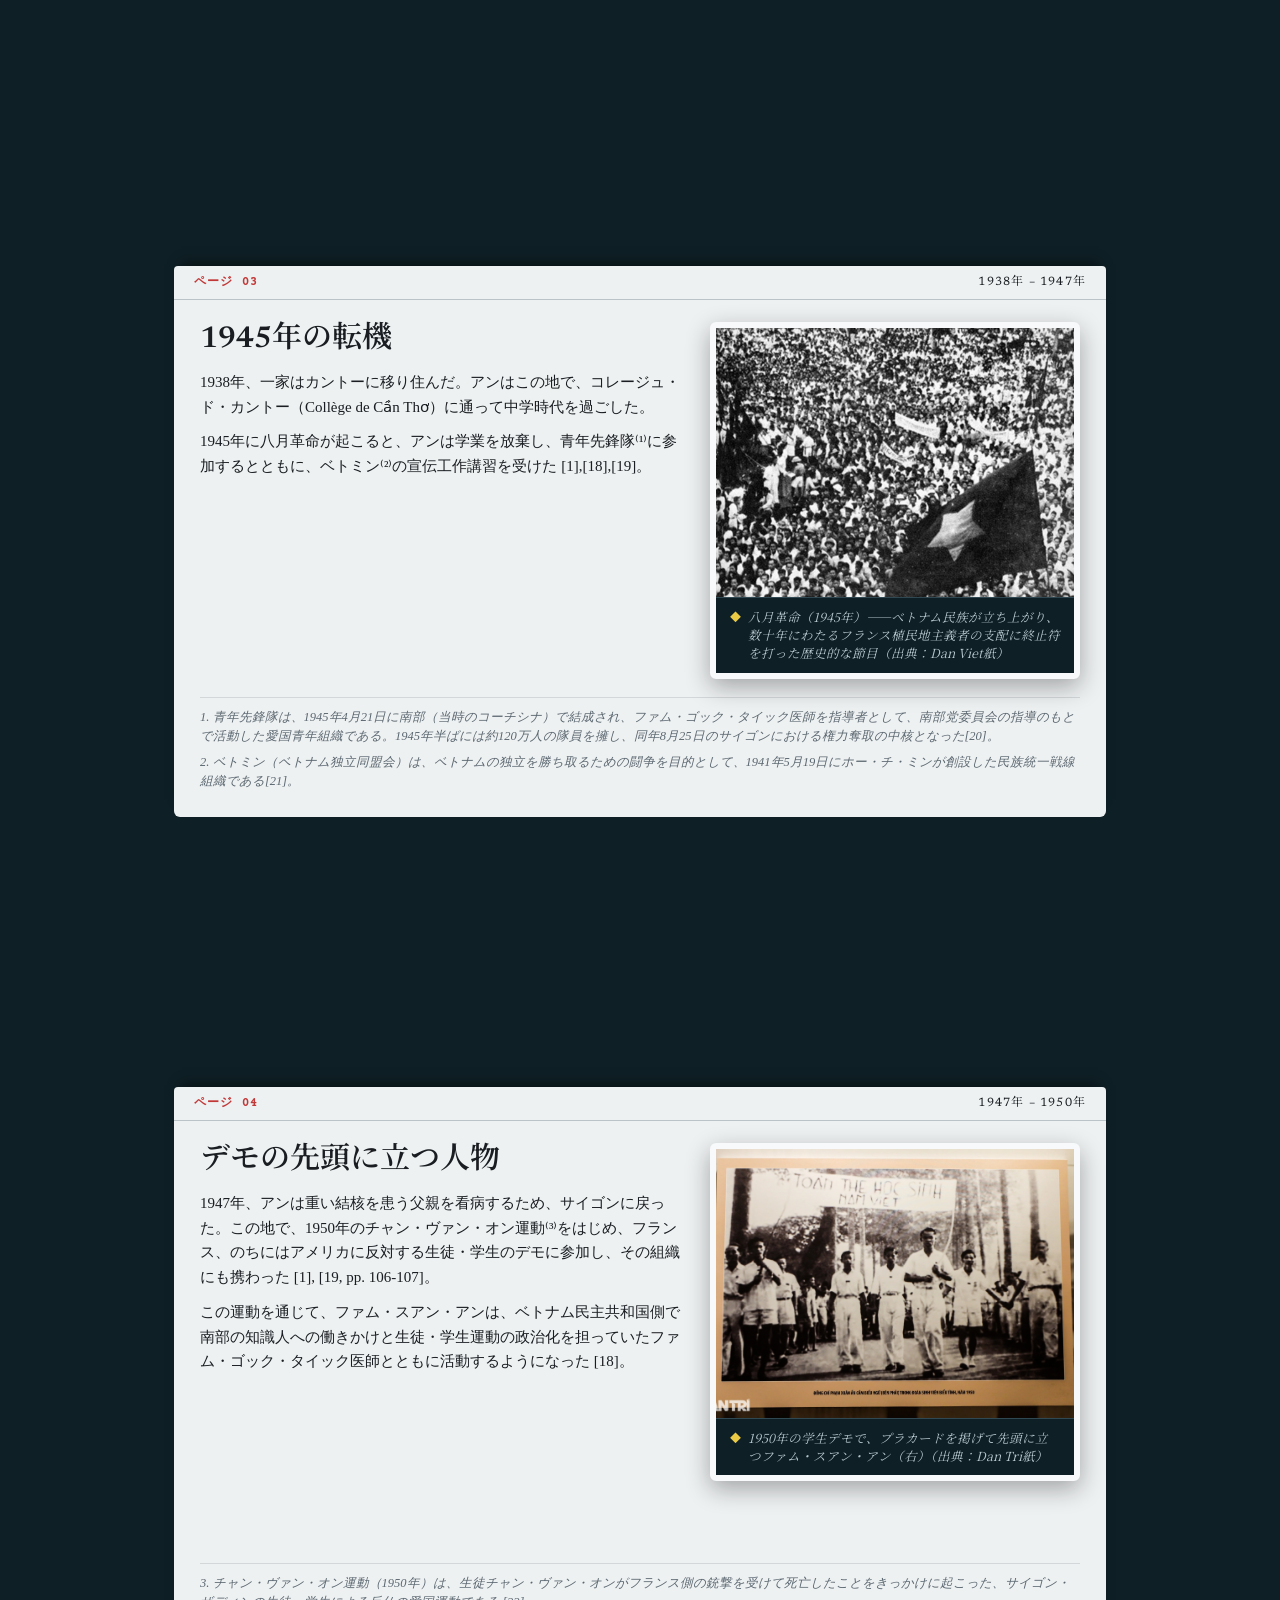
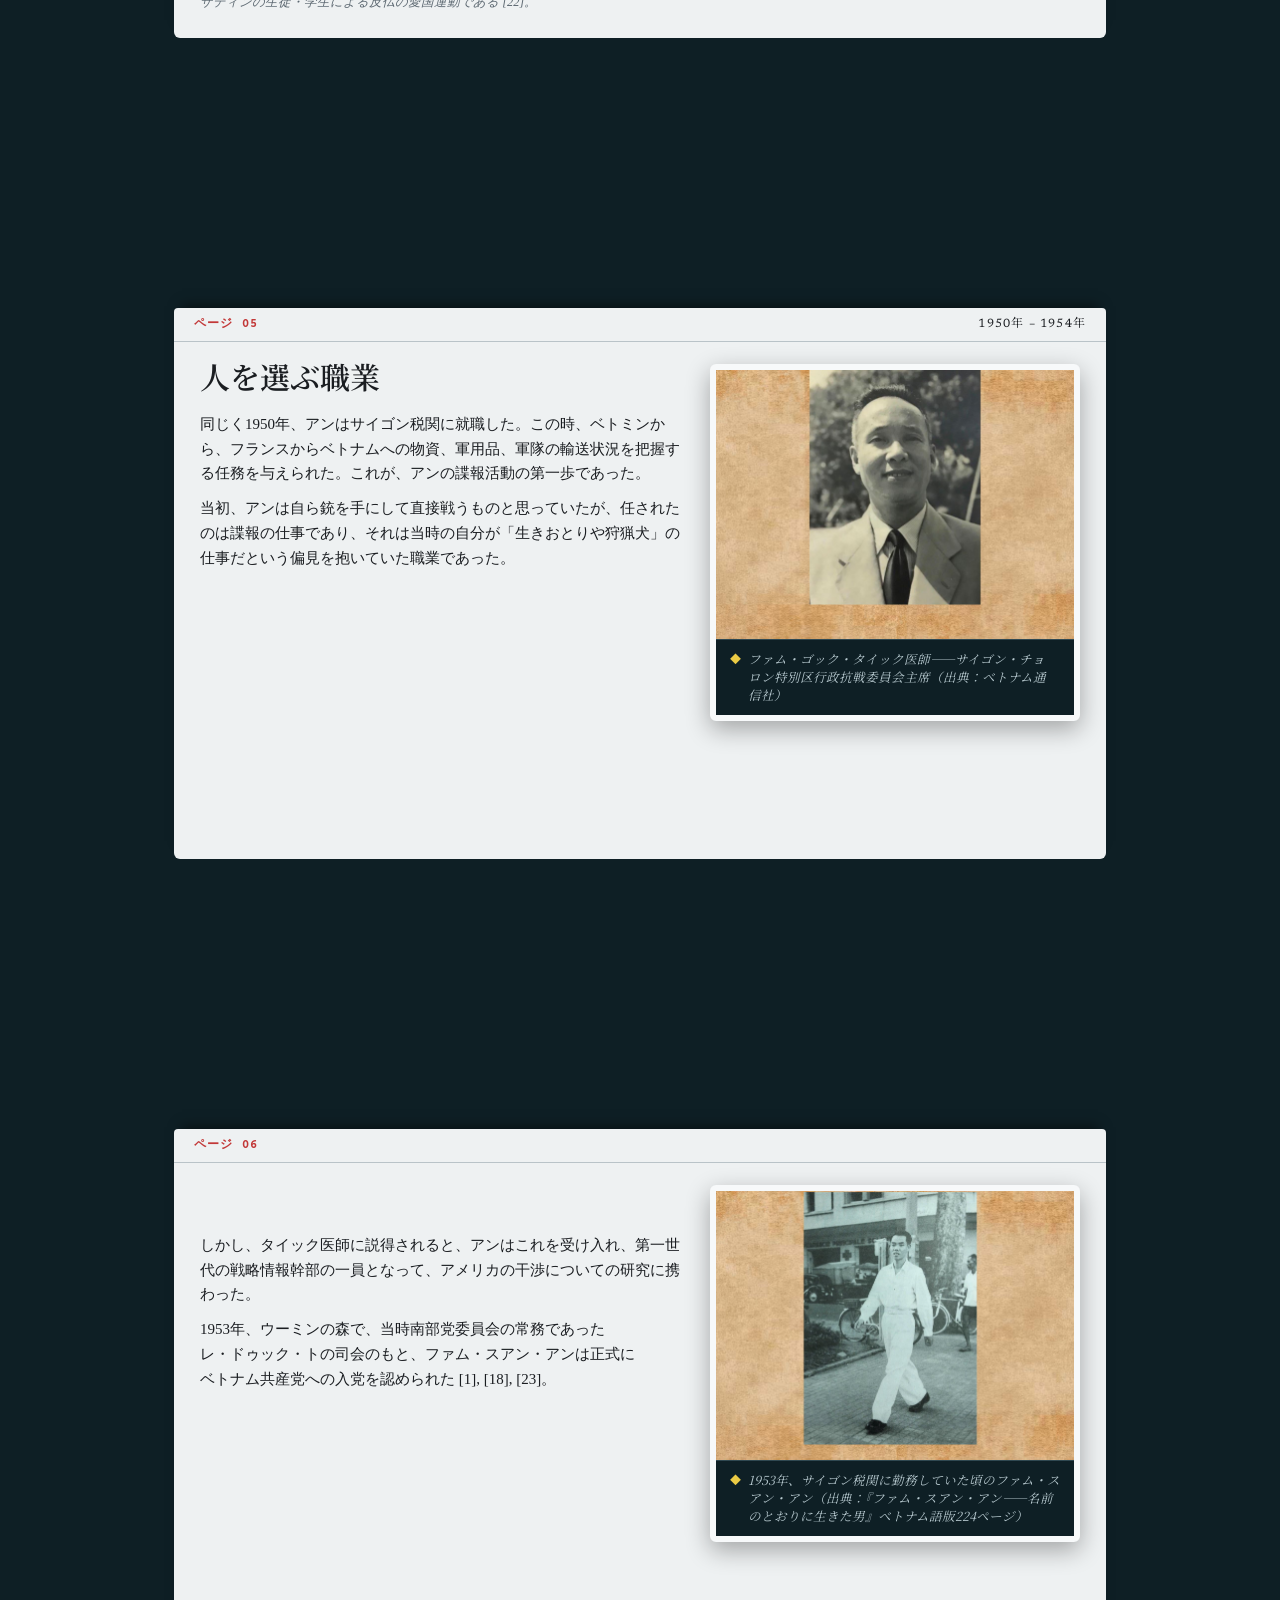
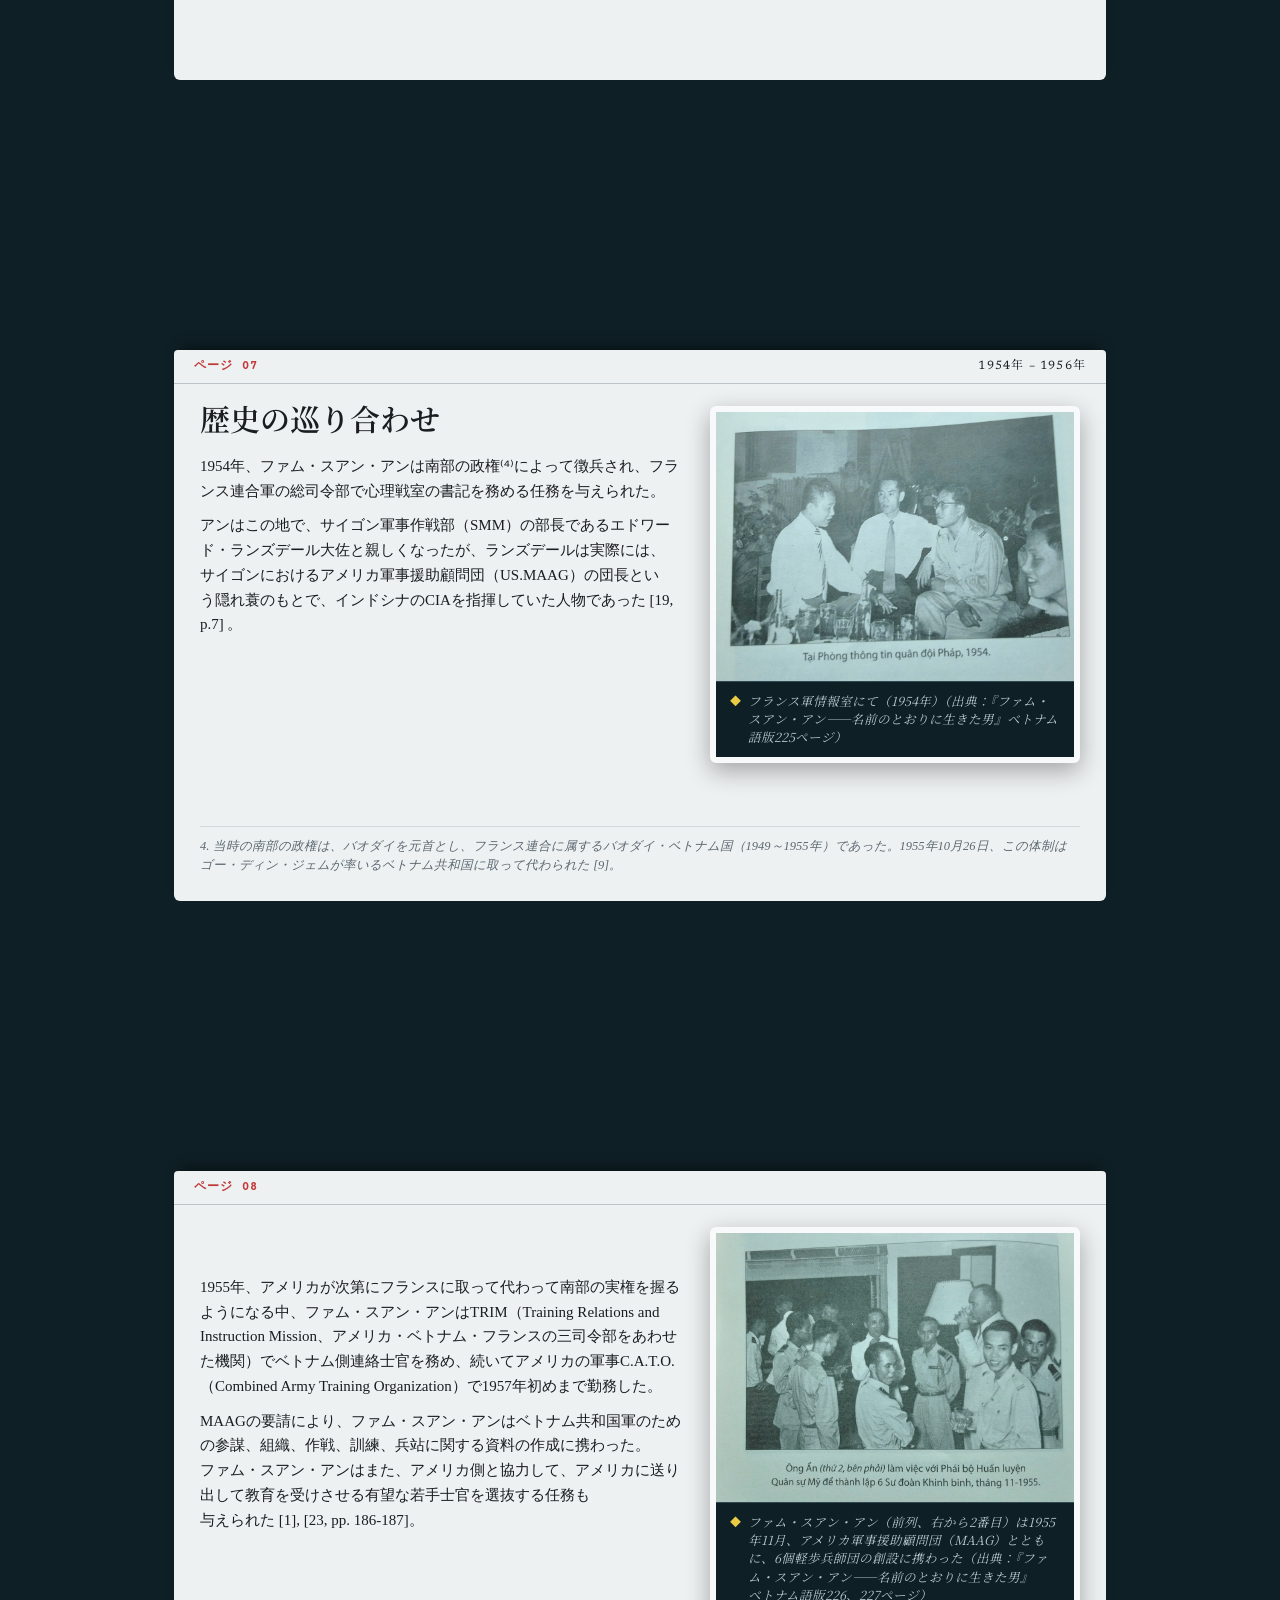
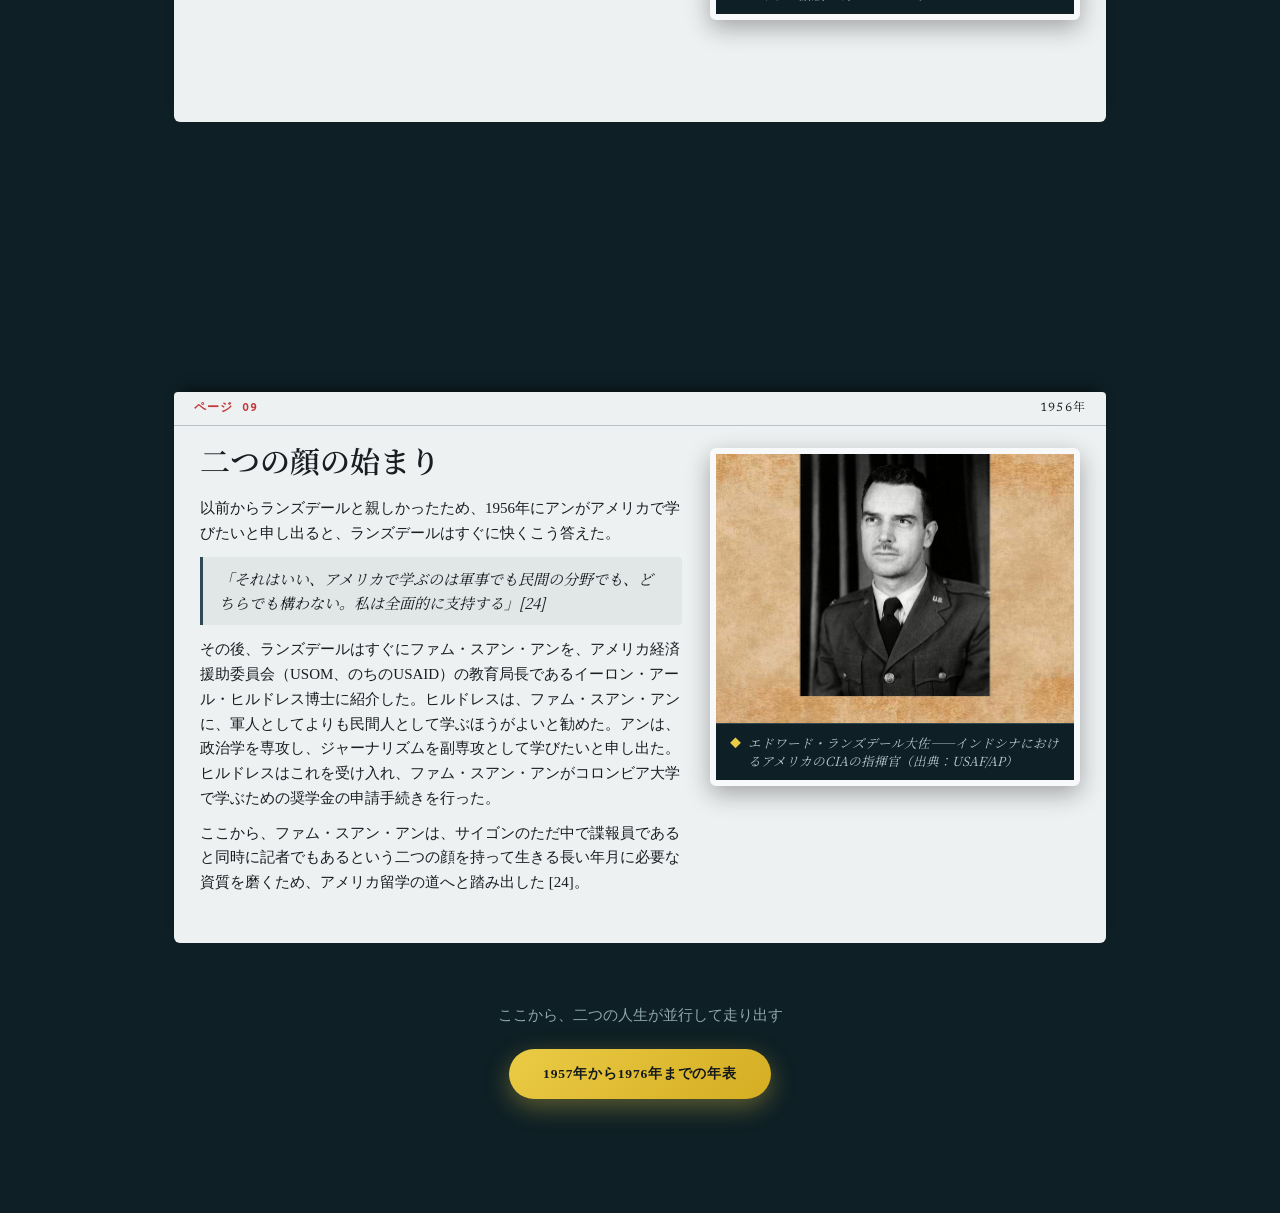
==== commit 9dce2707: "sửa text sau khi thay tltk l1" ====
--- a/bio.html
+++ b/bio.html
@@ -1,4 +1,4 @@
-<!DOCTYPE html>
+﻿<!DOCTYPE html>
 <html lang="ja" class="lang-ja">
 
 <head>
@@ -764,7 +764,7 @@
             title: '',
             paragraphs: [
               'その後、水上の暮らしはあまりにも危険だと案じた母親は、アンをフエに連れ帰り、父方の祖父母のもとで暮らさせた。4歳のときに祖母が亡くなると、アンはザディンに戻り、両親とともに暮らした。',
-              '成長すると、素直だがとても活発な少年となり、勉強よりも遊びを好み、よく学校をさぼってはゴムパチンコで鳥を撃ったり、闘鶏に興じたり、闘魚を飼ったり、田んぼで魚を捕ったりし、友人の家にあった空の棺桶にこっそり入って眠ることさえあった。'
+              '成長すると、素直だがとても活発な少年となり、勉強よりも遊びを好み、よく学校をさぼってはゴムパチンコで鳥を撃ったり、闘鶏に興じたり、闘魚を飼ったり、田んぼで魚を捕ったりし、友人の家にあった空の棺桶にこっそり入って眠ることさえあった [1],[18]。'
             ],
             img: 'assets/images/KhaiQuatPXATruocNam1957/KQPXA_PXANgoiGheTre.jpg',
             caption: '子ども用の竹の椅子に座り、家族と写真に収まるファム・スアン・アン（出典：『完璧なスパイ』105ページ）',
@@ -778,9 +778,9 @@
             title: '1945年の転機',
             paragraphs: [
               '1938年、一家はカントーに移り住んだ。アンは<span style="white-space:nowrap">この地で、</span>コレージュ・ド・カントー（Collège de Cần Thơ）に<span style="white-space:nowrap">通って</span><span style="white-space:nowrap">中学時代を過ごした。</span>',
-              '1945年に八月革命が起こると、アンは学業を放棄し、青年先鋒隊⁽¹⁾に参加するとともに、ベトミン⁽²⁾の宣伝工作講習を受けた。'
-            ],
-            footnote: '1. 青年先鋒隊：1945年4月21日に南部（当時のコーチシナ）で結成され、ファム・ゴック・タイック医師を指導者として、南部党委員会の指導のもとで活動した愛国青年組織である。1945年半ばには約120万人の隊員を擁し、同年8月25日のサイゴンにおける権力奪取の中核となった。<br>2. ベトミン（ベトナム独立同盟会）は、ベトナムの独立を勝ち取るための闘争を目的として、1941年5月19日にホー・チ・ミンが創設した民族統一戦線組織である。',
+              '1945年に八月革命が起こると、アンは学業を放棄し、青年先鋒隊⁽¹⁾に参加するとともに、ベトミン⁽²⁾の宣伝工作講習を受けた [1],[18],[19]。'
+            ],
+            footnote: '1. 青年先鋒隊は、1945年4月21日に南部（当時のコーチシナ）で結成され、ファム・ゴック・タイック医師を指導者として、南部党委員会の指導のもとで活動した愛国青年組織である。1945年半ばには約120万人の隊員を擁し、同年8月25日のサイゴンにおける権力奪取の中核となった[20]。<br>2. ベトミン（ベトナム独立同盟会）は、ベトナムの独立を勝ち取るための闘争を目的として、1941年5月19日にホー・チ・ミンが創設した民族統一戦線組織である[21]。',
             img: 'assets/images/KhaiQuatPXATruocNam1957/KQPXA_CachMangThangTam.webp',
             caption: '八月革命（1945年）――ベトナム民族が立ち上がり、数十年にわたるフランス植民地主義者の支配に終止符を打った歴史的な節目（出典：Dan Viet紙）',
             placeholder: '[写真: 八月革命 1945年]',
@@ -792,10 +792,10 @@
             stamp: '極秘ファイル',
             title: 'デモの先頭に立つ人物',
             paragraphs: [
-              '1947年、アンは重い結核を患う父親を看病するため、サイゴンに戻った。この地で、1950年のチャン・ヴァン・オン運動⁽³⁾をはじめ、フランス、のちにはアメリカに反対する生徒・学生のデモに参加し、その組織にも携わった。',
-              'この運動を通じて、ファム・スアン・アンは、ベトナム民主共和国側で南部の知識人への働きかけと生徒・学生運動の政治化を担っていたファム・ゴック・タイック医師とともに活動するようになった。'
-            ],
-            footnote: '3. チャン・ヴァン・オン運動（1950年）は、生徒チャン・ヴァン・オンがフランス側の銃撃を受けて死亡したことをきっかけに起こった、サイゴン・ザディンの生徒・学生による反仏の愛国運動である。',
+              '1947年、アンは重い結核を患う父親を看病するため、サイゴンに戻った。この地で、1950年のチャン・ヴァン・オン運動⁽³⁾をはじめ、フランス、のちにはアメリカに反対する生徒・学生のデモに参加し、その組織にも携わった [1], [19, pp. 106-107]。',
+              'この運動を通じて、ファム・スアン・アンは、ベトナム民主共和国側で南部の知識人への働きかけと生徒・学生運動の政治化を担っていたファム・ゴック・タイック医師とともに活動するようになった [18]。'
+            ],
+            footnote: '3. チャン・ヴァン・オン運動（1950年）は、生徒チャン・ヴァン・オンがフランス側の銃撃を受けて死亡したことをきっかけに起こった、サイゴン・ザディンの生徒・学生による反仏の愛国運動である [22]。',
             img: 'assets/images/KhaiQuatPXATruocNam1957/KQPXA_PXADiBieuTinh.webp',
             caption: '1950年の学生デモで、プラカードを掲げて先頭に立つファム・スアン・アン（右）（出典：Dan Tri紙）',
             placeholder: '[写真: 1950年の学生デモ]',
@@ -822,7 +822,7 @@
             title: '',
             paragraphs: [
               'しかし、タイック医師に説得されると、アンはこれを受け入れ、第一世代の戦略情報幹部の一員となって、アメリカの干渉についての研究に携わった。',
-              '1953年、ウーミンの森で、当時南部党委員会の常務であった<span style="white-space:nowrap">レ・ドゥック・ト</span>の司会のもと、ファム・スアン・アンは正式に<span style="white-space:nowrap">ベトナム共産党</span>への入党を認められた。'
+              '1953年、ウーミンの森で、当時南部党委員会の常務であった<span style="white-space:nowrap">レ・ドゥック・ト</span>の司会のもと、ファム・スアン・アンは正式に<span style="white-space:nowrap">ベトナム共産党</span>への入党を認められた [1], [18], [23]。'
             ],
             img: 'assets/images/KhaiQuatPXATruocNam1957/KQPXA_PXALucLamOSoThueQuan.jpg',
             caption: '1953年、サイゴン税関に勤務していた頃のファム・スアン・アン（出典：『ファム・スアン・アン――名前のとおりに生きた男』ベトナム語版224ページ）',
@@ -836,9 +836,9 @@
             title: '歴史の巡り合わせ',
             paragraphs: [
               '1954年、ファム・スアン・アンは南部の政権⁽⁴⁾によって徴兵され、フランス連合軍の総司令部で心理戦室の書記を務める任務を<span style="white-space:nowrap">与えられた。</span>',
-              'アンはこの地で、サイゴン軍事作戦部（SMM）の部長であるエドワード・ランズデール大佐と親しくなったが、ランズデールは実際には、サイゴンにおけるアメリカ軍事援助顧問団（US.MAAG）の団長という隠れ蓑のもとで、インドシナのCIAを指揮していた人物であった。'
-            ],
-            footnote: '4. 当時の南部の政権は、バオダイを元首とし、フランス連合に属するバオダイ・ベトナム国（1949～1955年）であった。1955年10月26日、この体制はゴー・ディン・ジェムが率いるベトナム共和国に取って代わられた。',
+              'アンはこの地で、サイゴン軍事作戦部（SMM）の部長であるエドワード・ランズデール大佐と親しくなったが、ランズデールは実際には、サイゴンにおけるアメリカ軍事援助顧問団（US.MAAG）の団長という隠れ蓑のもとで、インドシナのCIAを指揮していた人物であった [19, p.7] 。'
+            ],
+            footnote: '4. 当時の南部の政権は、バオダイを元首とし、フランス連合に属するバオダイ・ベトナム国（1949～1955年）であった。1955年10月26日、この体制はゴー・ディン・ジェムが率いるベトナム共和国に取って代わられた [9]。',
             img: 'assets/images/KhaiQuatPXATruocNam1957/KQPXA_1954QuanDoiPhap.jpg',
             caption: 'フランス軍情報室にて（1954年）（出典：『ファム・スアン・アン――名前のとおりに生きた男』ベトナム<span style="white-space:nowrap">語版</span>225ページ）',
             placeholder: '[写真: フランス軍情報室にて]',
@@ -851,7 +851,7 @@
             title: '',
             paragraphs: [
               '1955年、アメリカが次第にフランスに取って代わって南部の実権を握るようになる中、ファム・スアン・アンはTRIM（Training Relations and Instruction Mission、アメリカ・ベトナム・フランスの三司令部をあわせた機関）でベトナム側連絡士官を務め、続いてアメリカの軍事C.A.T.O.（Combined Army Training Organization）で1957年初めまで勤務した。',
-              '<p style="text-wrap:wrap">MAAGの要請により、ファム・スアン・アンはベトナム共和国軍のための参謀、組織、作戦、訓練、兵站に関する資料の作成に<span style="white-space:nowrap">携わった。</span>ファム・スアン・アンはまた、アメリカ側と協力して、アメリカに送り出して教育を受けさせる有望な若手士官を選抜する任務も<span style="white-space:nowrap">与えられた。</span></p>'
+              '<p style="text-wrap:wrap">MAAGの要請により、ファム・スアン・アンはベトナム共和国軍のための参謀、組織、作戦、訓練、兵站に関する資料の作成に<span style="white-space:nowrap">携わった。</span>\n\nファム・スアン・アンはまた、アメリカ側と協力して、アメリカに送り出して教育を受けさせる有望な若手士官を選抜する任務も<span style="white-space:nowrap">与えられた [1], [23, pp. 186-187]。</span></p>'
             ],
             img: 'assets/images/KhaiQuatPXATruocNam1957/KQPXA_PhaiBoQuanSuMy.jpg',
             caption: 'ファム・スアン・アン（前列、右から2番目）は1955年11月、アメリカ軍事援助顧問団（MAAG）とともに、6個軽歩兵師団の創設に携わった（出典：『ファム・スアン・アン――名前のとおりに生きた男』<span style="white-space:nowrap">ベトナム</span>語版226、227ページ）',
@@ -865,9 +865,9 @@
             title: '二つの顔の始まり',
             paragraphs: [
               '以前からランズデールと親しかったため、1956年にアンがアメリカで学びたいと申し出ると、ランズデールはすぐに快くこう答えた。',
-              '<blockquote>「それはいい、アメリカで学ぶのは軍事でも民間の分野でも、どちらでも構わない。私は全面的に支持する」</blockquote>',
+              '<blockquote>「それはいい、アメリカで学ぶのは軍事でも民間の分野でも、どちらでも構わない。私は全面的に支持する」[24]</blockquote>',
               'その後、ランズデールはすぐにファム・スアン・アンを、アメリカ経済援助委員会（USOM、のちのUSAID）の教育局長であるイーロン・アール・ヒルドレス博士に紹介した。ヒルドレスは、ファム・スアン・アンに、軍人としてよりも民間人として学ぶほうがよいと勧めた。アンは、政治学を専攻し、ジャーナリズムを副専攻として学びたいと申し出た。ヒルドレスはこれを受け入れ、ファム・スアン・アンがコロンビア大学で学ぶための奨学金の申請手続きを行った。',
-              'ここから、ファム・スアン・アンは、サイゴンのただ中で諜報員であると同時に記者でもあるという二つの顔を持って生きる長い年月に必要な資質を磨くため、アメリカ留学の道へと踏み出した。'
+              'ここから、ファム・スアン・アンは、サイゴンのただ中で諜報員であると同時に記者でもあるという二つの顔を持って生きる長い年月に必要な資質を磨くため、アメリカ留学の道へと踏み出した [24]。'
             ],
             img: 'assets/images/KhaiQuatPXATruocNam1957/KQPXA_DaiTaEL.jpg',
             caption: 'エドワード・ランズデール大佐――インドシナにおけるアメリカのCIAの指揮官（出典：USAF/AP）',
--- a/css/references.css
+++ b/css/references.css
@@ -182,7 +182,7 @@
 .ref-dialog {
   position: relative;
   width: 100%;
-  max-width: 640px;
+  max-width: 720px;
   max-height: 86vh;
   display: flex;
   flex-direction: column;
@@ -206,10 +206,10 @@
 /* Header hộp thoại */
 .ref-dialog-header {
   display: flex;
-  align-items: flex-start;
+  align-items: center;
   justify-content: space-between;
   gap: 16px;
-  margin-bottom: 16px;
+  margin-bottom: 20px;
 }
 
 .ref-dialog-title-wrap {
@@ -217,7 +217,7 @@
 }
 
 .ref-dialog-title {
-  margin: 0 0 6px;
+  margin: 0;
   font-family: var(--serif, "Newsreader", "Noto Serif JP", serif);
   font-size: clamp(21px, 2.8vw, 25px);
   font-weight: 600;
@@ -226,45 +226,9 @@
   line-height: 1.25;
 }
 
-/* Bộ chuyển đổi tab: 2 ô vuông chọn nguồn (đoạn hiện tại / tất cả các nguồn) */
+/* Bộ chuyển đổi tab (đã lược bỏ) */
 .ref-dialog-tabs {
-  display: flex;
-  flex-wrap: wrap;
-  align-items: center;
-  gap: 10px;
-  margin-top: 8px;
-}
-
-.ref-tab-btn {
-  all: unset;
-  cursor: pointer;
-  box-sizing: border-box;
-  padding: 8px 16px;
-  font-size: 13px;
-  font-weight: 500;
-  font-family: var(--sans, "Noto Sans JP", "Be Vietnam Pro", sans-serif);
-  color: var(--mute, #8fa7ae);
-  background: rgba(14, 31, 37, 0.6);
-  border: 1px solid rgba(143, 193, 212, 0.25);
-  border-radius: 6px;
-  transition: all 0.22s ease;
-  user-select: none;
-  -webkit-user-select: none;
-  text-align: center;
-}
-
-.ref-tab-btn:hover {
-  color: #ffffff;
-  border-color: rgba(235, 203, 69, 0.55);
-  background: rgba(235, 203, 69, 0.08);
-}
-
-.ref-tab-btn.active {
-  background: linear-gradient(135deg, rgba(235, 203, 69, 0.22) 0%, rgba(212, 173, 34, 0.35) 100%);
-  color: var(--gold2, #f6d77e);
-  border: 1.5px solid var(--gold, #ebcb45);
-  box-shadow: 0 0 12px rgba(235, 203, 69, 0.32), inset 0 0 6px rgba(235, 203, 69, 0.15);
-  font-weight: 600;
+  display: none !important;
 }
 
 /* Nút đóng hình tròn góc trên bên phải */
@@ -297,7 +261,7 @@
 /* Khung tìm kiếm thời gian thực */
 .ref-search-wrap {
   position: relative;
-  margin-bottom: 12px;
+  margin-bottom: 18px;
 }
 
 .ref-search-icon {
@@ -360,13 +324,9 @@
   background: rgba(235, 203, 69, 0.4);
 }
 
-/* Dòng đếm số lượng nguồn: "4 nguồn" */
+/* Dòng đếm số lượng nguồn (đã lược bỏ theo yêu cầu) */
 .ref-count {
-  font-family: var(--sans, "Noto Sans JP", "Be Vietnam Pro", sans-serif);
-  font-size: 13px;
-  color: var(--mute, #8fa7ae);
-  margin-bottom: 14px;
-  font-weight: 500;
+  display: none !important;
 }
 
 /* Danh sách các tài liệu tham khảo */
@@ -459,6 +419,22 @@
 
 .ref-link:hover {
   color: #fff;
+}
+
+/* Đường link URL trực tiếp trong nội dung trích dẫn */
+.ref-link-url {
+  color: var(--gold, #ebcb45);
+  text-decoration: underline;
+  text-underline-offset: 2.5px;
+  word-break: break-word;
+  overflow-wrap: anywhere;
+  cursor: pointer;
+  transition: color 0.18s ease, text-shadow 0.18s ease;
+}
+
+.ref-link-url:hover {
+  color: #ffffff;
+  text-shadow: 0 0 8px rgba(235, 203, 69, 0.7);
 }
 
 /* Trạng thái trống khi tìm kiếm không ra kết quả */
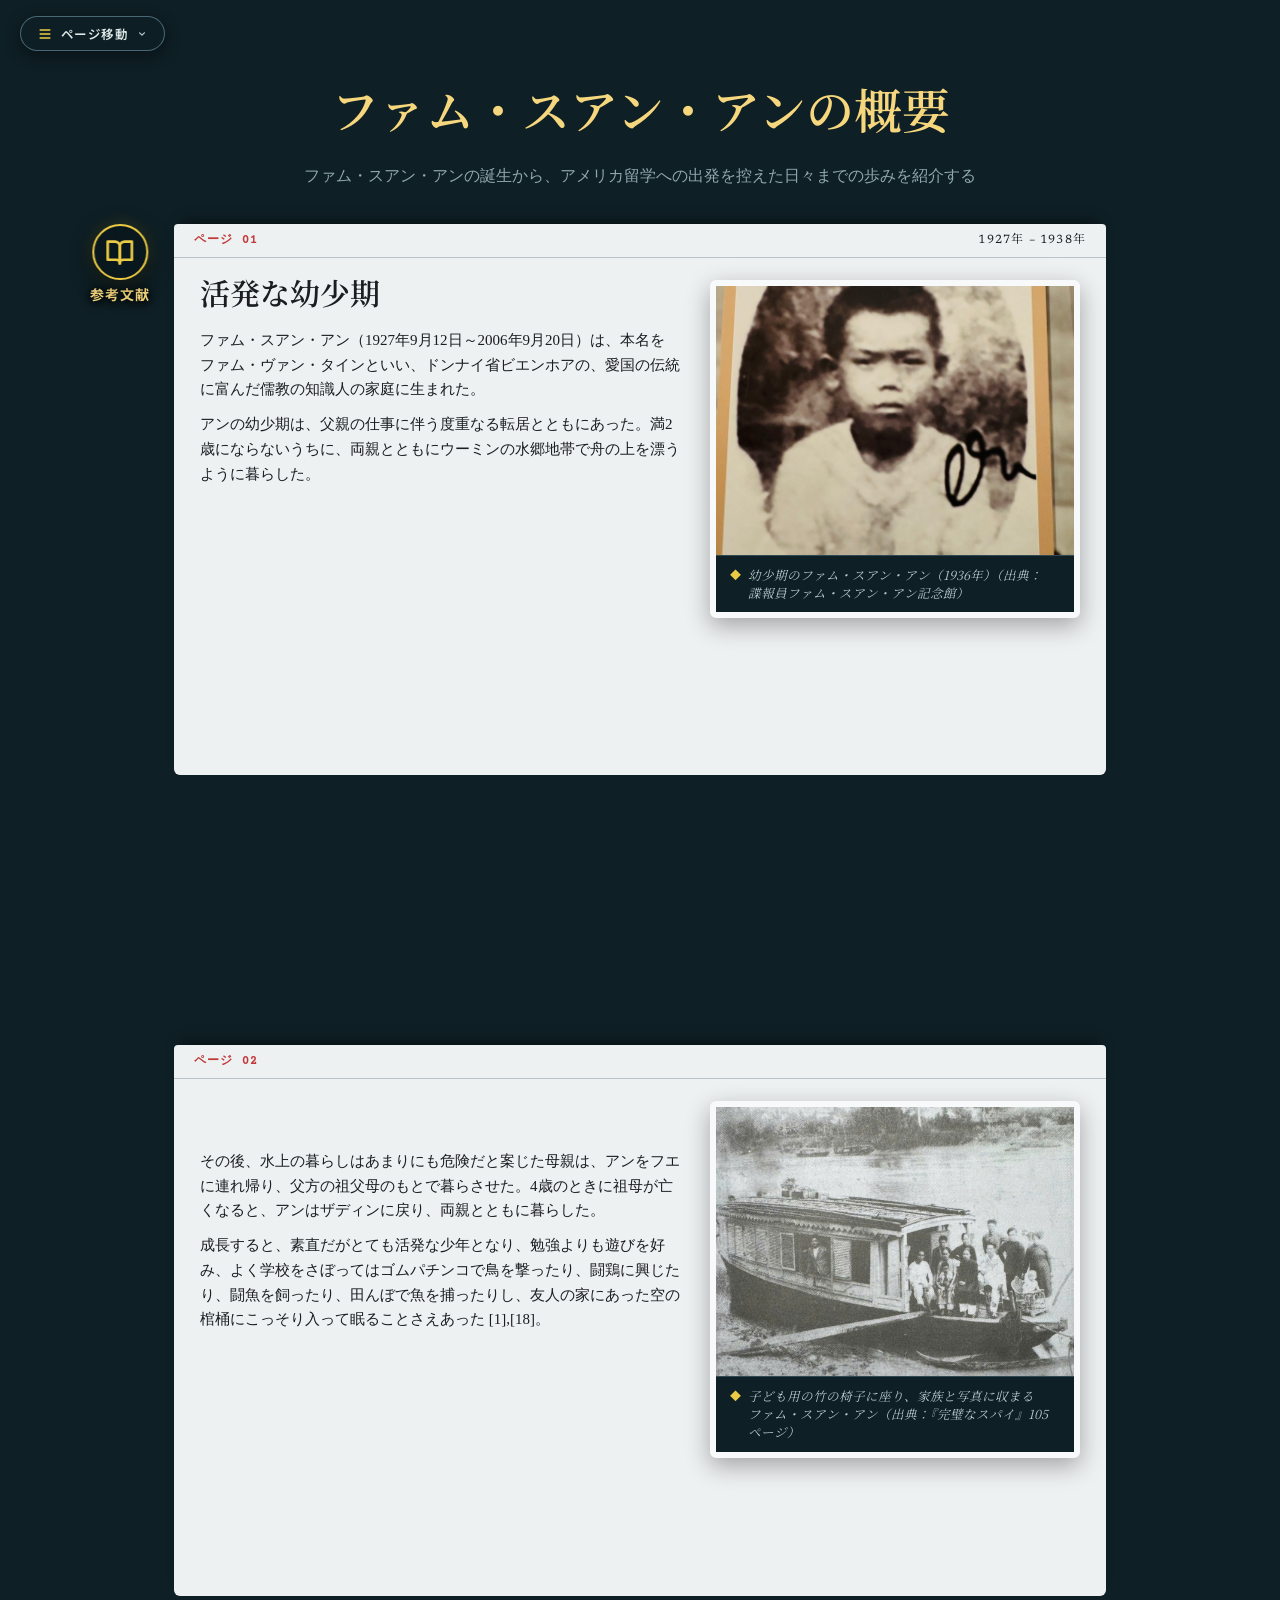
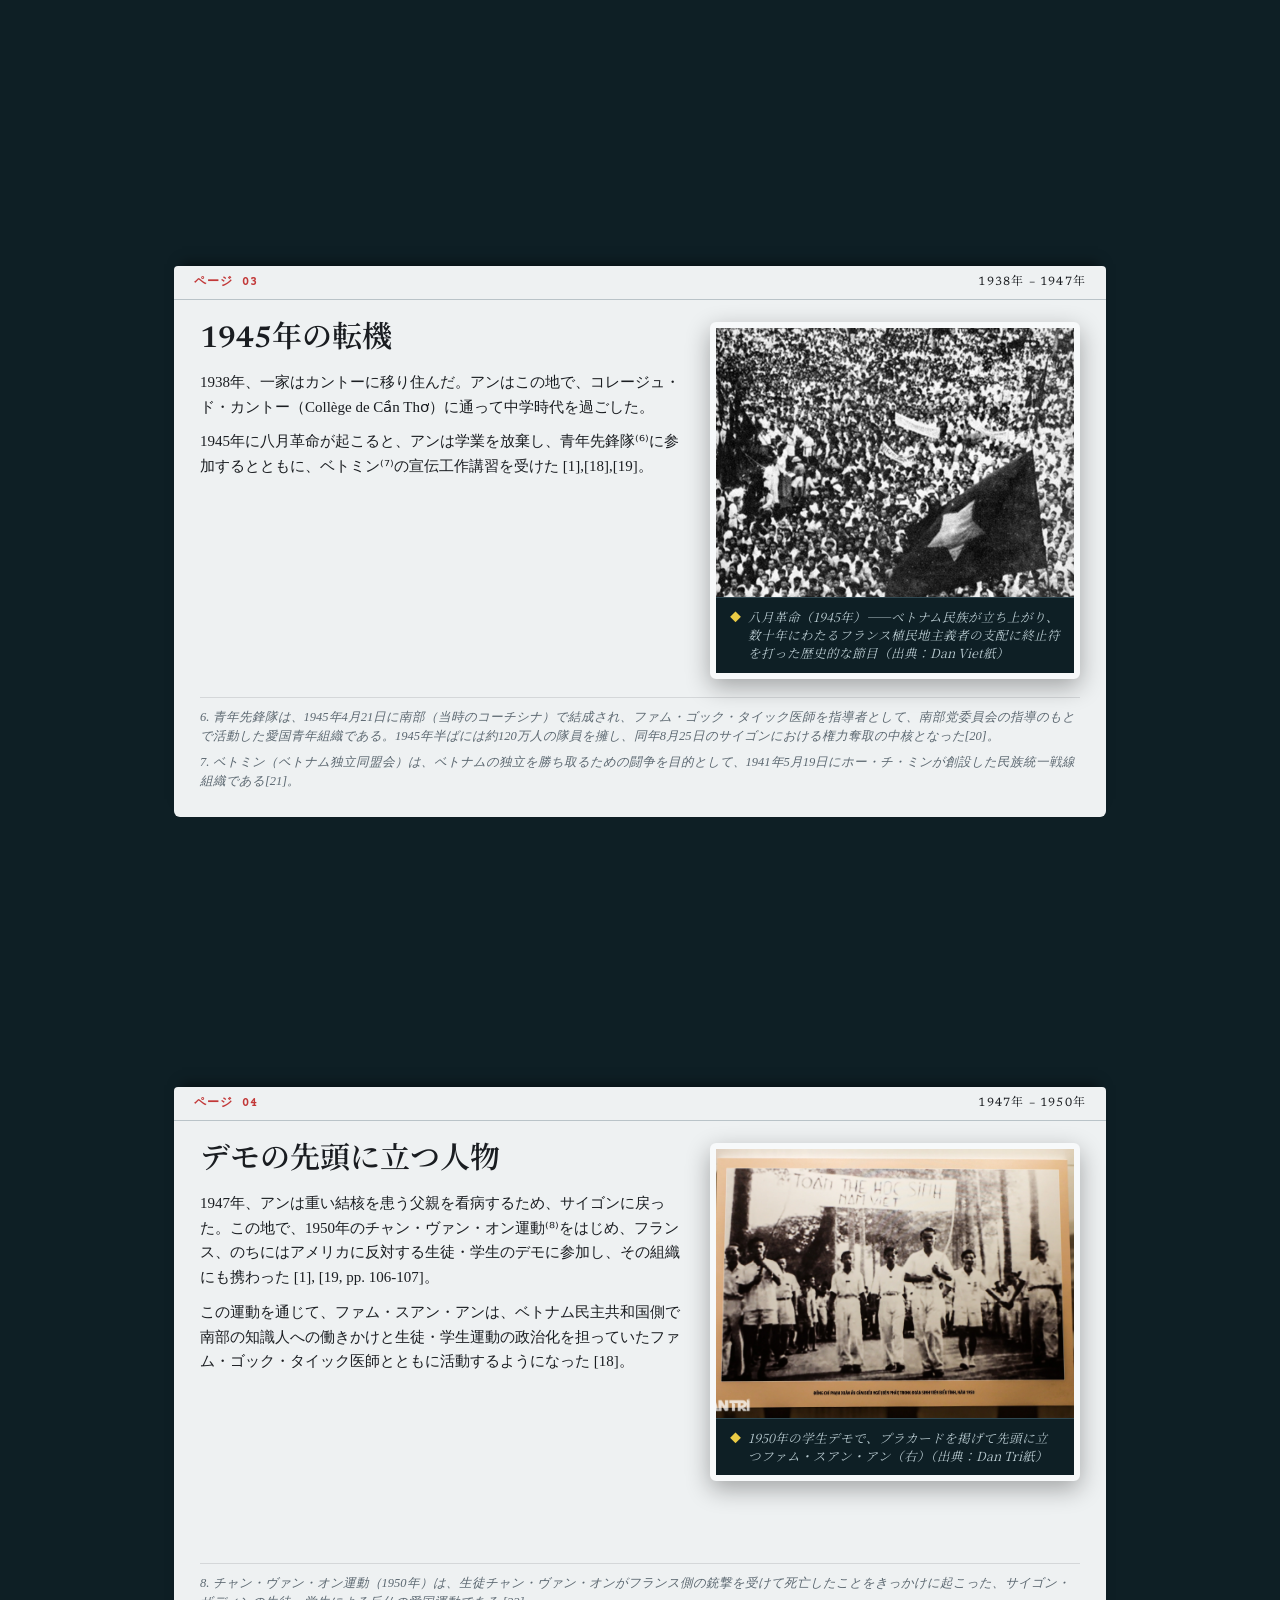
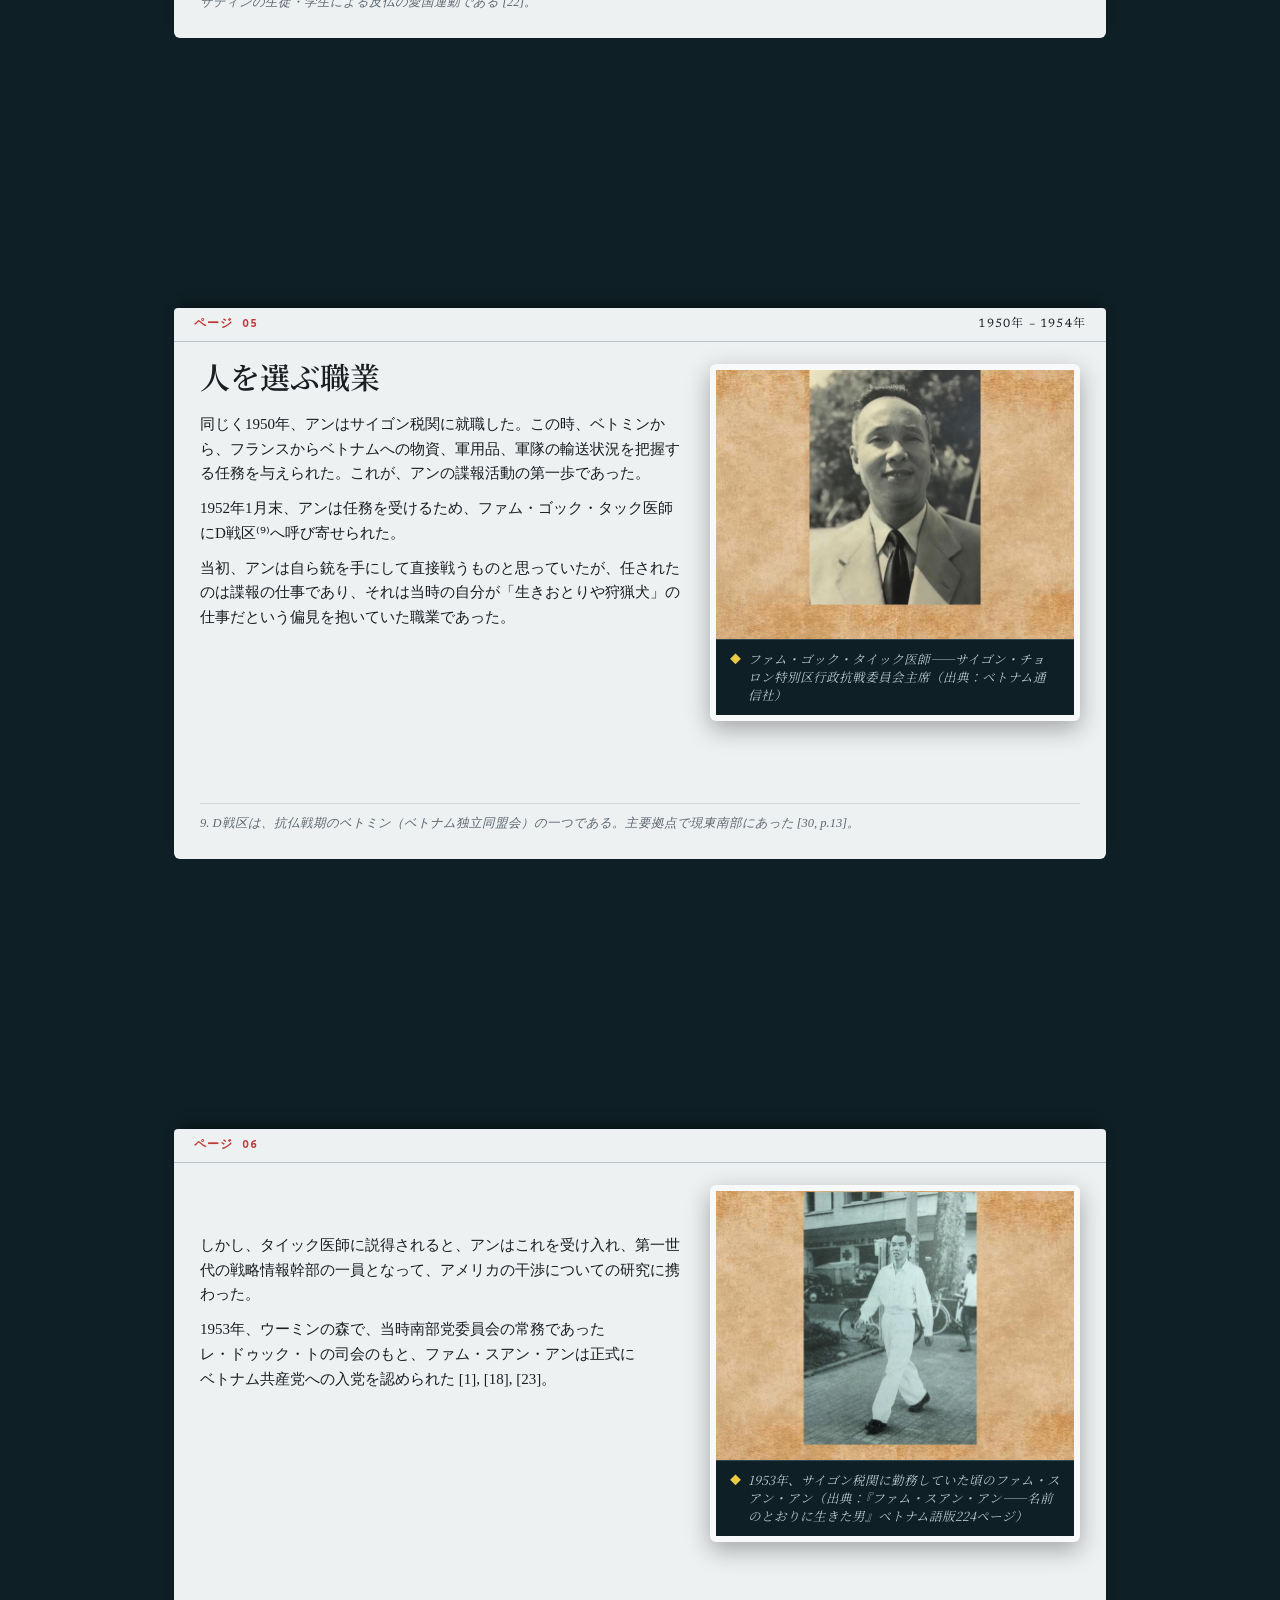
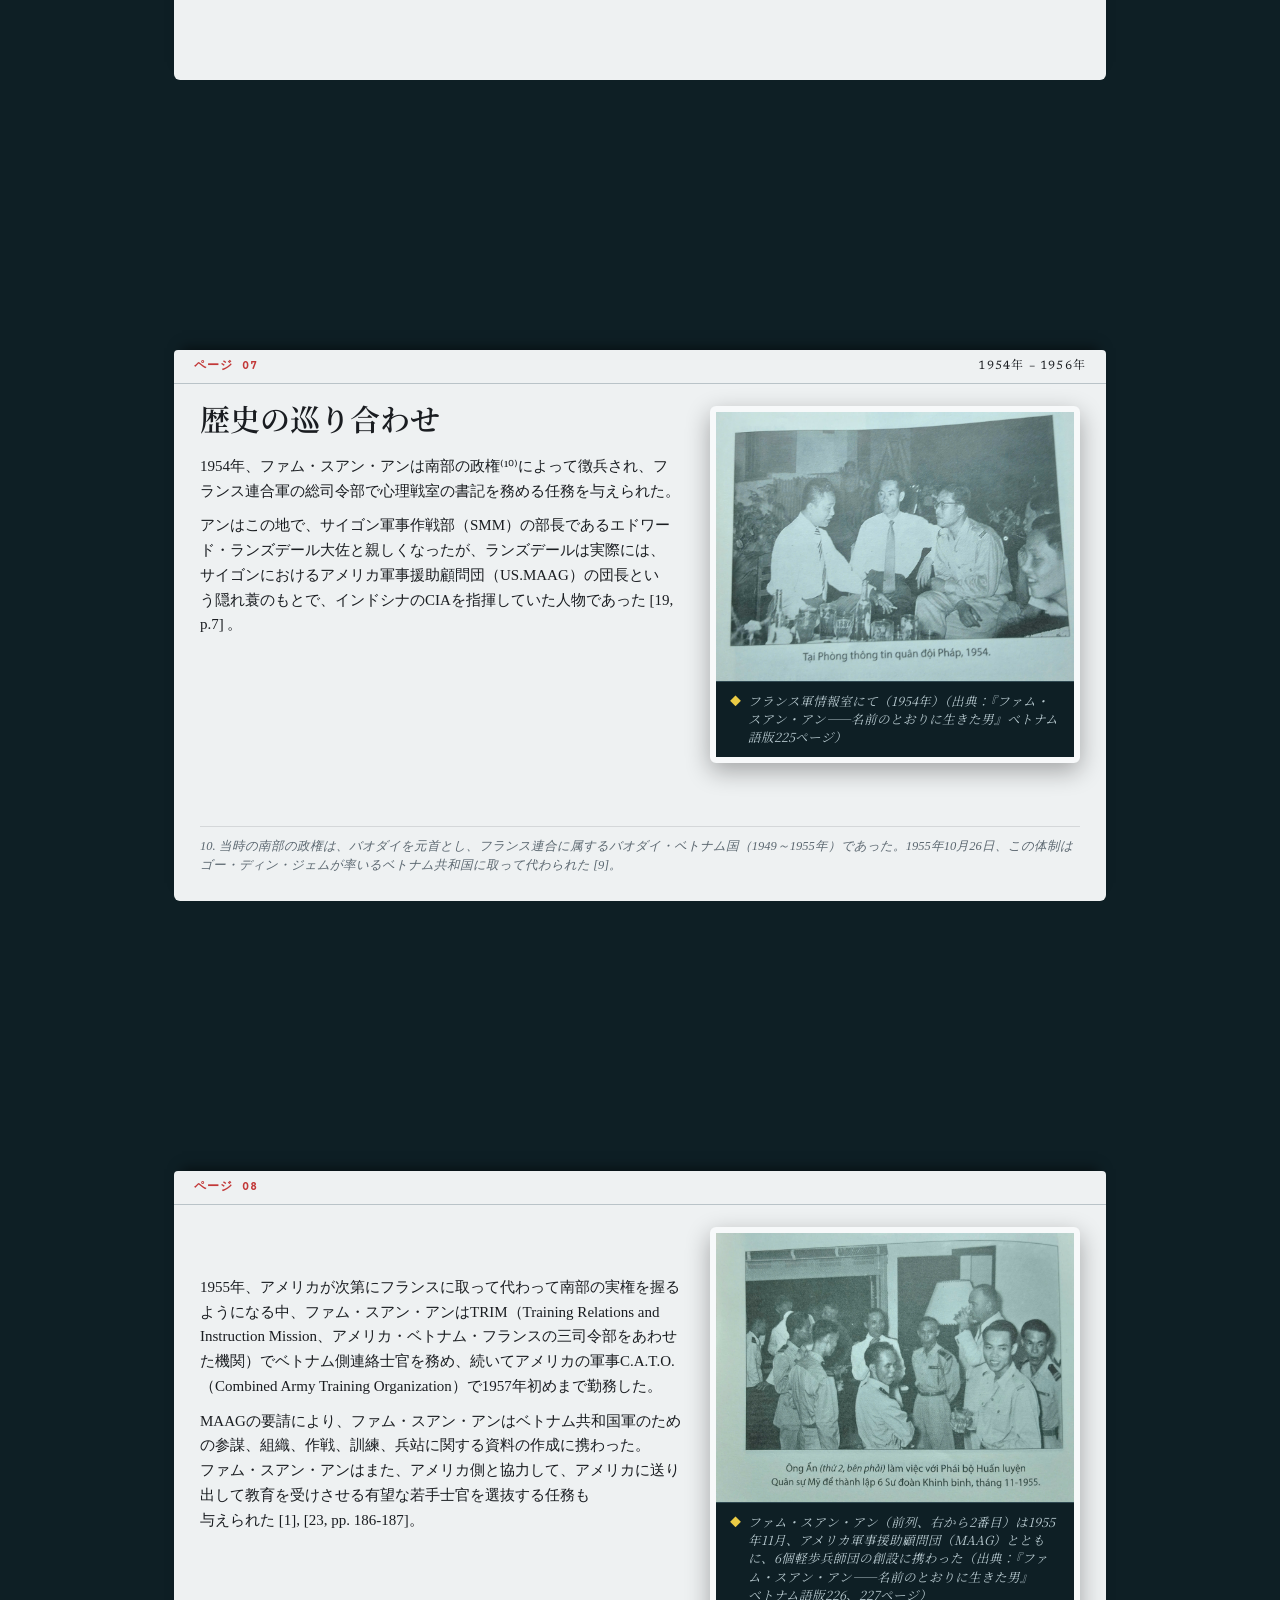
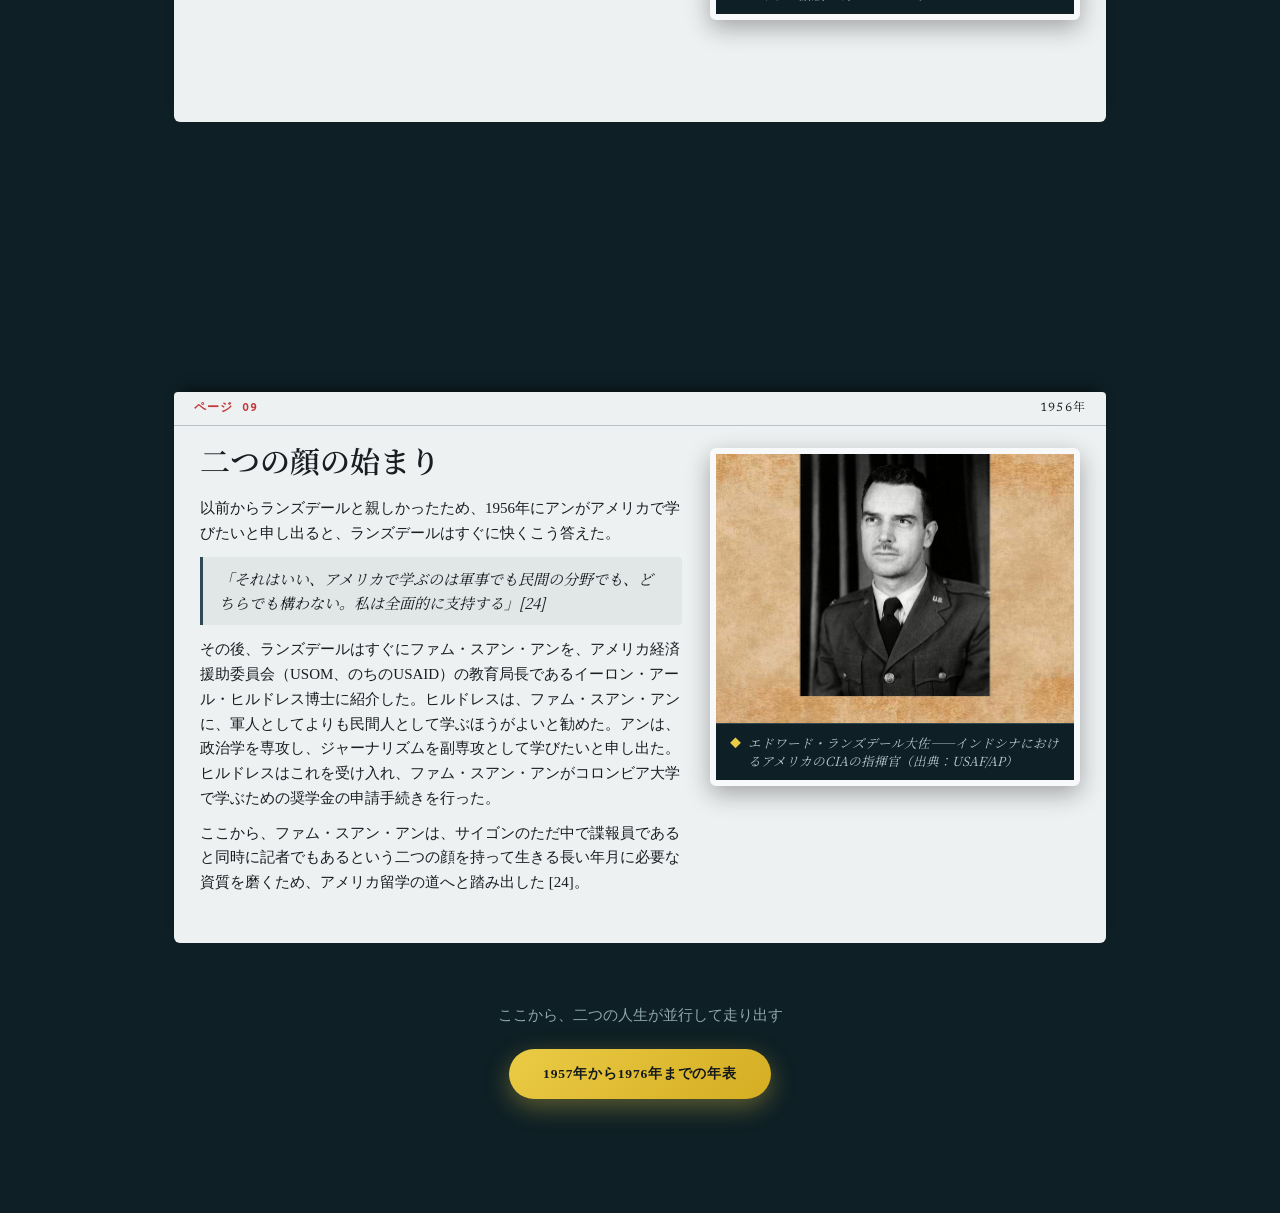
==== commit dd91f8f9: "sửa text lỗi" ====
--- a/bio.html
+++ b/bio.html
@@ -778,9 +778,9 @@
             title: '1945年の転機',
             paragraphs: [
               '1938年、一家はカントーに移り住んだ。アンは<span style="white-space:nowrap">この地で、</span>コレージュ・ド・カントー（Collège de Cần Thơ）に<span style="white-space:nowrap">通って</span><span style="white-space:nowrap">中学時代を過ごした。</span>',
-              '1945年に八月革命が起こると、アンは学業を放棄し、青年先鋒隊⁽¹⁾に参加するとともに、ベトミン⁽²⁾の宣伝工作講習を受けた [1],[18],[19]。'
-            ],
-            footnote: '1. 青年先鋒隊は、1945年4月21日に南部（当時のコーチシナ）で結成され、ファム・ゴック・タイック医師を指導者として、南部党委員会の指導のもとで活動した愛国青年組織である。1945年半ばには約120万人の隊員を擁し、同年8月25日のサイゴンにおける権力奪取の中核となった[20]。<br>2. ベトミン（ベトナム独立同盟会）は、ベトナムの独立を勝ち取るための闘争を目的として、1941年5月19日にホー・チ・ミンが創設した民族統一戦線組織である[21]。',
+              '1945年に八月革命が起こると、アンは学業を放棄し、青年先鋒隊⁽⁶⁾に参加するとともに、ベトミン⁽⁷⁾の宣伝工作講習を受けた [1],[18],[19]。'
+            ],
+            footnote: '6. 青年先鋒隊は、1945年4月21日に南部（当時のコーチシナ）で結成され、ファム・ゴック・タイック医師を指導者として、南部党委員会の指導のもとで活動した愛国青年組織である。1945年半ばには約120万人の隊員を擁し、同年8月25日のサイゴンにおける権力奪取の中核となった[20]。<br>7. ベトミン（ベトナム独立同盟会）は、ベトナムの独立を勝ち取るための闘争を目的として、1941年5月19日にホー・チ・ミンが創設した民族統一戦線組織である[21]。',
             img: 'assets/images/KhaiQuatPXATruocNam1957/KQPXA_CachMangThangTam.webp',
             caption: '八月革命（1945年）――ベトナム民族が立ち上がり、数十年にわたるフランス植民地主義者の支配に終止符を打った歴史的な節目（出典：Dan Viet紙）',
             placeholder: '[写真: 八月革命 1945年]',
@@ -792,10 +792,10 @@
             stamp: '極秘ファイル',
             title: 'デモの先頭に立つ人物',
             paragraphs: [
-              '1947年、アンは重い結核を患う父親を看病するため、サイゴンに戻った。この地で、1950年のチャン・ヴァン・オン運動⁽³⁾をはじめ、フランス、のちにはアメリカに反対する生徒・学生のデモに参加し、その組織にも携わった [1], [19, pp. 106-107]。',
+              '1947年、アンは重い結核を患う父親を看病するため、サイゴンに戻った。この地で、1950年のチャン・ヴァン・オン運動⁽⁸⁾をはじめ、フランス、のちにはアメリカに反対する生徒・学生のデモに参加し、その組織にも携わった [1], [19, pp. 106-107]。',
               'この運動を通じて、ファム・スアン・アンは、ベトナム民主共和国側で南部の知識人への働きかけと生徒・学生運動の政治化を担っていたファム・ゴック・タイック医師とともに活動するようになった [18]。'
             ],
-            footnote: '3. チャン・ヴァン・オン運動（1950年）は、生徒チャン・ヴァン・オンがフランス側の銃撃を受けて死亡したことをきっかけに起こった、サイゴン・ザディンの生徒・学生による反仏の愛国運動である [22]。',
+            footnote: '8. チャン・ヴァン・オン運動（1950年）は、生徒チャン・ヴァン・オンがフランス側の銃撃を受けて死亡したことをきっかけに起こった、サイゴン・ザディンの生徒・学生による反仏の愛国運動である [22]。',
             img: 'assets/images/KhaiQuatPXATruocNam1957/KQPXA_PXADiBieuTinh.webp',
             caption: '1950年の学生デモで、プラカードを掲げて先頭に立つファム・スアン・アン（右）（出典：Dan Tri紙）',
             placeholder: '[写真: 1950年の学生デモ]',
@@ -808,8 +808,10 @@
             title: '人を選ぶ職業',
             paragraphs: [
               '同じく1950年、アンはサイゴン税関に就職した。この時、ベトミンから、フランスからベトナムへの物資、軍用品、軍隊の輸送状況を把握する任務を与えられた。これが、アンの諜報活動の<span style="white-space:nowrap">第一歩であった。</span>',
+              '1952年1月末、アンは任務を受けるため、ファム・ゴック・タック医師にD戦区⁽⁹⁾へ呼び寄せられた。',
               '当初、アンは自ら銃を手にして直接戦うものと思っていたが、任されたのは諜報の仕事であり、それは当時の自分が「生きおとりや<span style="white-space:nowrap">狩猟犬」の</span>仕事だという偏見を抱いていた職業であった。'
             ],
+            footnote: '9. D戦区は、抗仏戦期のベトミン（ベトナム独立同盟会）の一つである。主要拠点で現東南部にあった [30, p.13]。',
             img: 'assets/images/KhaiQuatPXATruocNam1957/KQPXA_BacSiPNT.jpg',
             caption: 'ファム・ゴック・タイック医師――サイゴン・チョロン特別区行政抗戦委員会主席（出典：ベトナム通信社）',
             placeholder: '[写真: ファム・ゴック・タイック医師]',
@@ -835,10 +837,10 @@
             stamp: '極秘ファイル',
             title: '歴史の巡り合わせ',
             paragraphs: [
-              '1954年、ファム・スアン・アンは南部の政権⁽⁴⁾によって徴兵され、フランス連合軍の総司令部で心理戦室の書記を務める任務を<span style="white-space:nowrap">与えられた。</span>',
+              '1954年、ファム・スアン・アンは南部の政権⁽¹⁰⁾によって徴兵され、フランス連合軍の総司令部で心理戦室の書記を務める任務を<span style="white-space:nowrap">与えられた。</span>',
               'アンはこの地で、サイゴン軍事作戦部（SMM）の部長であるエドワード・ランズデール大佐と親しくなったが、ランズデールは実際には、サイゴンにおけるアメリカ軍事援助顧問団（US.MAAG）の団長という隠れ蓑のもとで、インドシナのCIAを指揮していた人物であった [19, p.7] 。'
             ],
-            footnote: '4. 当時の南部の政権は、バオダイを元首とし、フランス連合に属するバオダイ・ベトナム国（1949～1955年）であった。1955年10月26日、この体制はゴー・ディン・ジェムが率いるベトナム共和国に取って代わられた [9]。',
+            footnote: '10. 当時の南部の政権は、バオダイを元首とし、フランス連合に属するバオダイ・ベトナム国（1949～1955年）であった。1955年10月26日、この体制はゴー・ディン・ジェムが率いるベトナム共和国に取って代わられた [9]。',
             img: 'assets/images/KhaiQuatPXATruocNam1957/KQPXA_1954QuanDoiPhap.jpg',
             caption: 'フランス軍情報室にて（1954年）（出典：『ファム・スアン・アン――名前のとおりに生きた男』ベトナム<span style="white-space:nowrap">語版</span>225ページ）',
             placeholder: '[写真: フランス軍情報室にて]',
